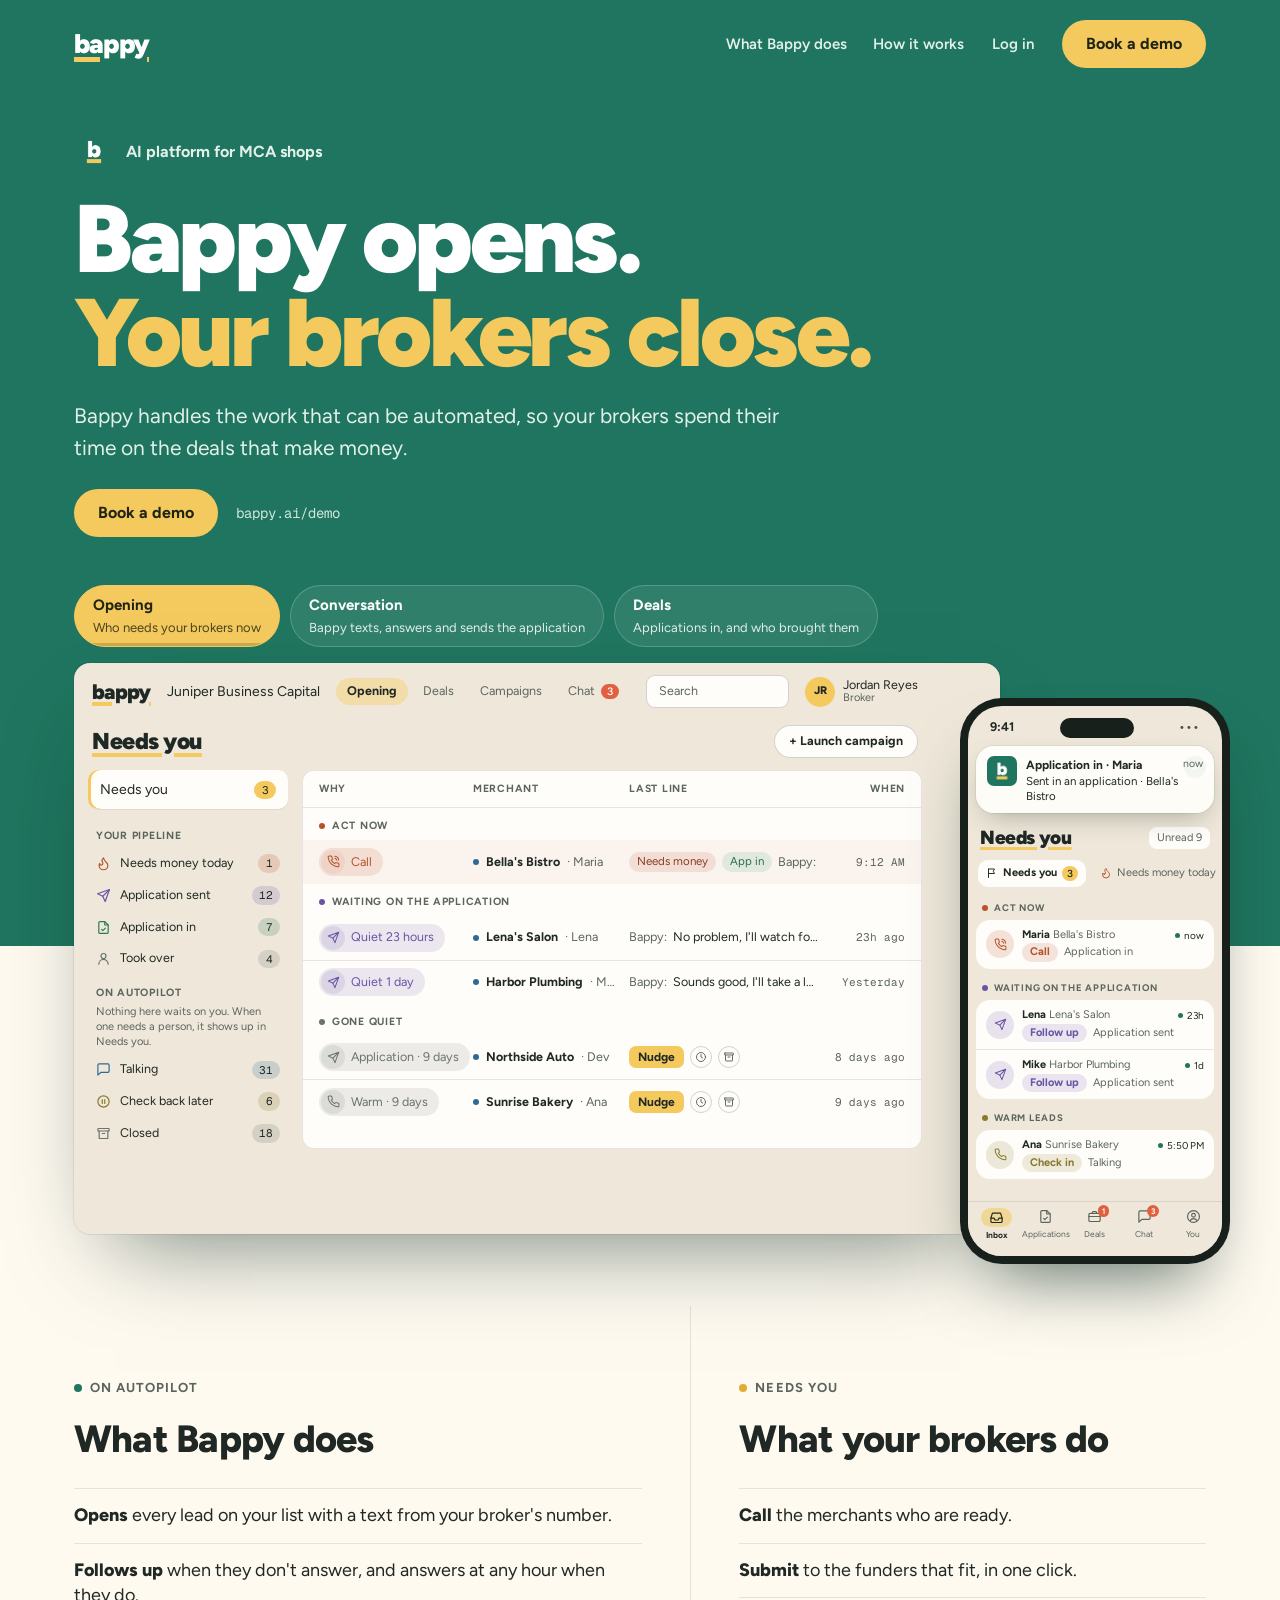
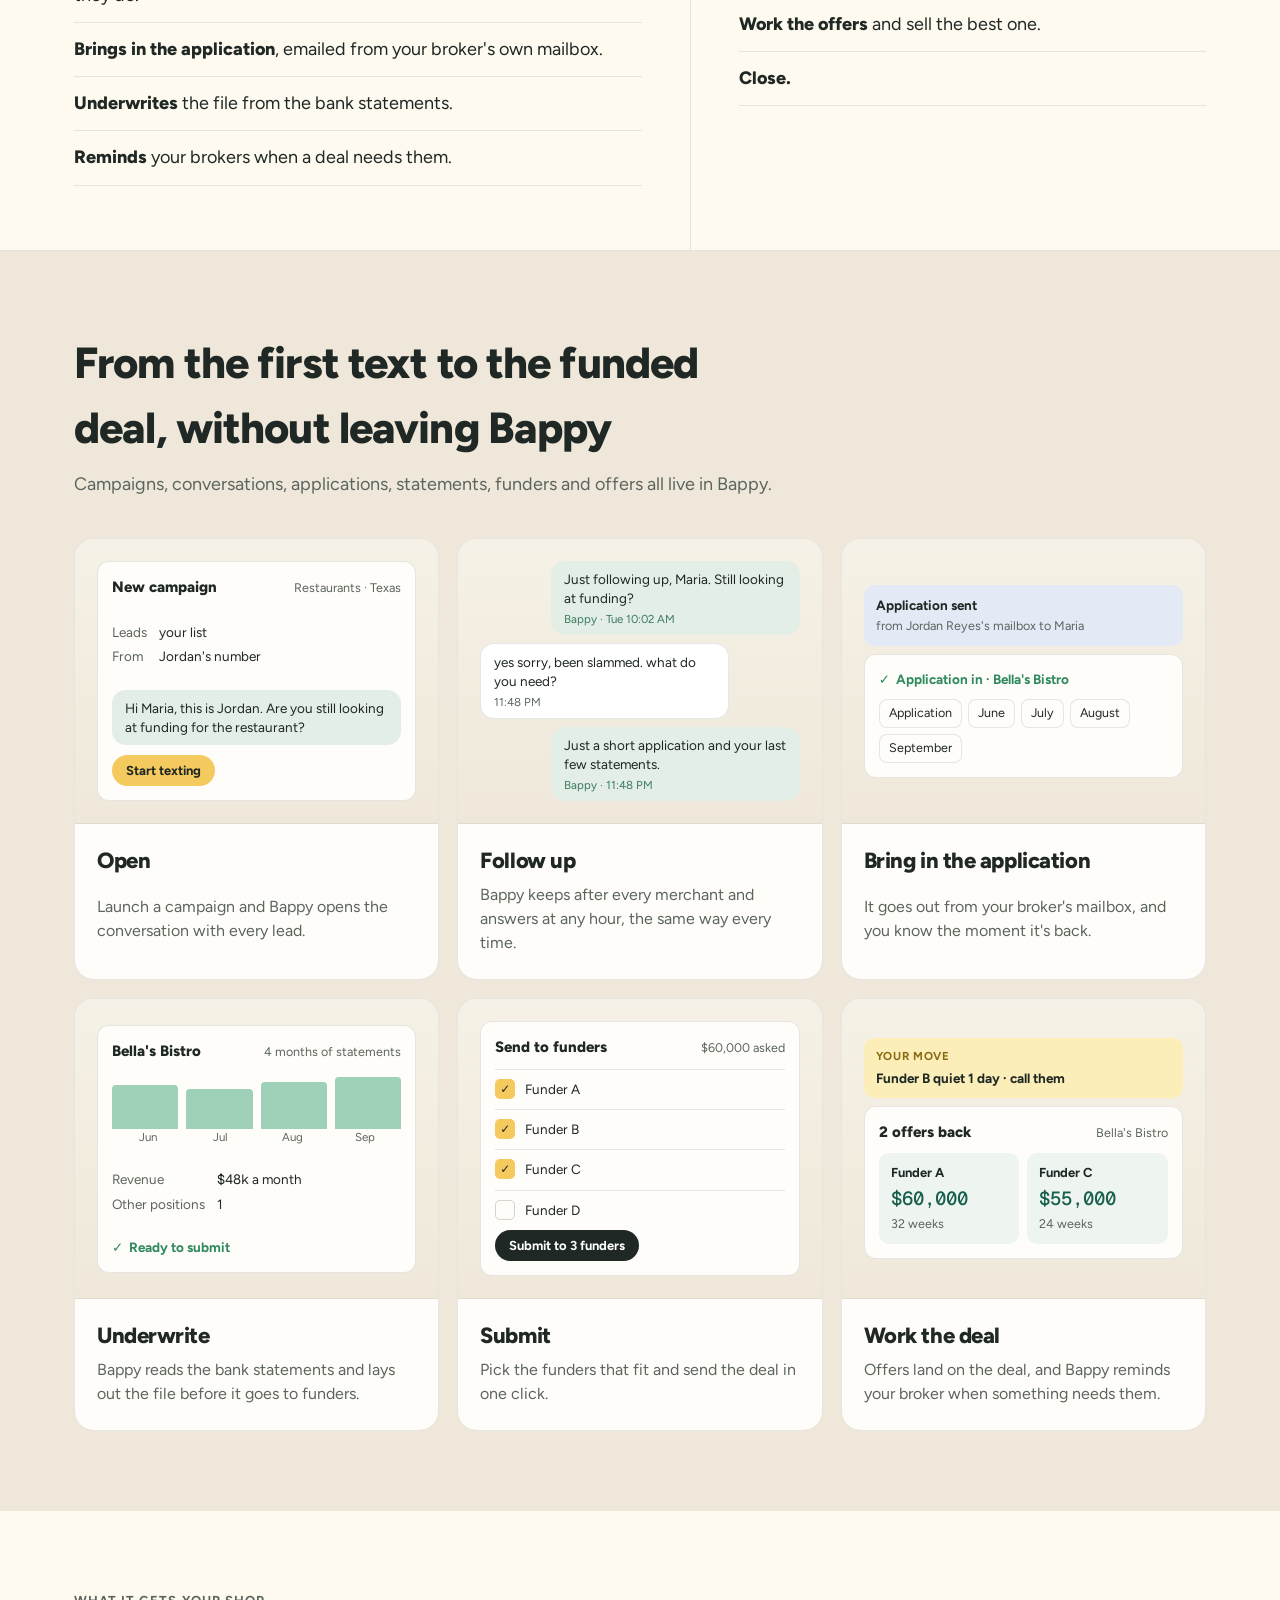
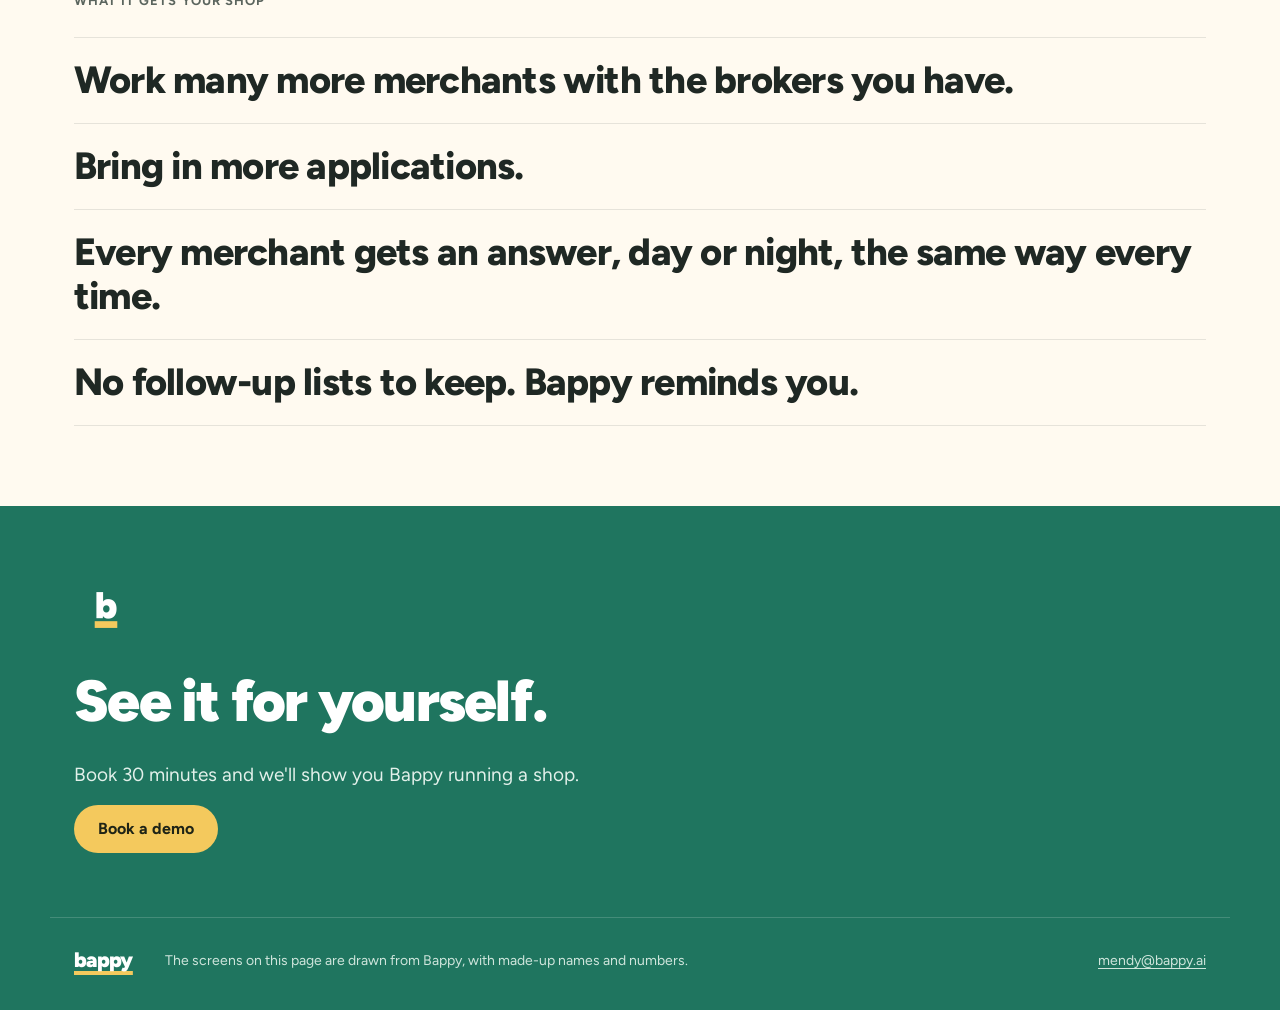
==== index.html @ 20e4f7c2 "Top bar: a quiet Log in link to app.bappy.ai beside Book a demo Co-Authored-By: Claude Opus 5.5 <nor" ====
<!doctype html>
<html lang="en">
  <head>
    <meta charset="utf-8" />
    <meta name="viewport" content="width=device-width, initial-scale=1" />
    <title>Bappy | The AI platform for MCA shops</title>
    <meta
      name="description"
      content="Bappy is an AI platform for MCA shops. It opens and follows up with every lead, brings in the application and underwrites the file, so your brokers spend their time closing."
    />
    <meta property="og:title" content="Bappy | The AI platform for MCA shops" />
    <meta
      property="og:description"
      content="Bappy handles the work that can be automated, so your brokers spend their time on the deals that make money."
    />
    <meta property="og:url" content="https://bappy.ai/" />
    <meta property="og:type" content="website" />
    <meta name="theme-color" content="#1f755f" />
    <link rel="icon" type="image/png" href="favicon.png" />
    <link rel="apple-touch-icon" href="apple-touch-icon.png" />
    <link rel="preconnect" href="https://fonts.googleapis.com" />
    <link rel="preconnect" href="https://fonts.gstatic.com" crossorigin />
    <link
      rel="stylesheet"
      href="https://fonts.googleapis.com/css2?family=Figtree:wght@400;500;600;700;800;900&family=Geist+Mono:wght@400;500&display=swap"
    />
    <style>
      /* Layout: green hero (wordmark, big two-line promise, a simplified Bappy screen + phone),
         then two lists (what Bappy does / what your brokers do), six abilities each shown as a
         simplified Bappy component, what it gets the shop, and a green demo call to action. */
      :root {
        --green: #1f755f;
        --green-deep: #185f4d;
        --green-text: #e2f0ea;
        --yellow: #f4c95d;
        --ink: #1f2824;
        --soft: #5b655e;
        --sand: #efe8da;
        --paper: #fffdf9;
        --cream: #fffaf0;
        --rule: #1c2b241c;
        --edge: #1c2b2430;
        --bubble-bappy: #e2eee6;
        --bubble-email: #e3eaf6;
        --dot-call: #d0573a;
        --dot-talk: #3f74b8;
        --dot-app: #2f8a5f;
        --dot-sent: #7a64c6;
        --font: "Figtree", "Avenir Next", "Segoe UI", system-ui, sans-serif;
        --mono: "Geist Mono", ui-monospace, "SF Mono", Menlo, monospace;
      }

      * {
        box-sizing: border-box;
      }

      html {
        scroll-behavior: smooth;
      }

      body {
        background: var(--cream);
        color: var(--ink);
        font-family: var(--font);
        font-size: 16px;
        line-height: 1.5;
        margin: 0;
        -webkit-font-smoothing: antialiased;
      }

      h1,
      h2,
      h3,
      p {
        margin: 0;
      }

      h1,
      h2,
      h3 {
        letter-spacing: -0.02em;
        text-wrap: balance;
      }

      a {
        color: inherit;
        text-decoration: none;
      }

      .in {
        margin: 0 auto;
        max-width: 1180px;
        padding-inline: 24px;
      }

      .wordmark {
        font-size: 27px;
        font-weight: 900;
        letter-spacing: -0.03em;
        text-decoration: underline;
        text-decoration-color: var(--yellow);
        text-decoration-thickness: 5px;
        text-underline-offset: 4px;
      }

      .btn {
        align-items: center;
        border-radius: 999px;
        display: inline-flex;
        font-size: 16px;
        font-weight: 700;
        justify-content: center;
        min-height: 48px;
        padding: 0 24px;
        transition: filter 150ms ease;
        white-space: nowrap;
      }

      .btn:hover {
        filter: brightness(1.05);
      }

      .btn:focus-visible,
      .nav-links a:focus-visible,
      .nav-login:focus-visible {
        outline: 2px solid var(--yellow);
        outline-offset: 3px;
      }

      .btn-yellow {
        background: var(--yellow);
        color: #1f2416;
      }

      .label {
        align-items: center;
        color: var(--soft);
        display: flex;
        font-size: 13px;
        font-weight: 700;
        gap: 8px;
        letter-spacing: 0.08em;
        text-transform: uppercase;
      }

      .sr {
        clip: rect(0 0 0 0);
        height: 1px;
        margin: -1px;
        overflow: hidden;
        position: absolute;
        white-space: nowrap;
        width: 1px;
      }

      .dot {
        border-radius: 50%;
        display: inline-block;
        flex: none;
        height: 8px;
        width: 8px;
      }

      /* ── Hero ── */
      .top {
        background: var(--green);
        color: #fff;
      }

      .nav {
        align-items: center;
        display: flex;
        gap: 28px;
        padding-block: 20px;
      }

      .nav-links {
        color: var(--green-text);
        display: flex;
        font-size: 15px;
        font-weight: 600;
        gap: 26px;
        margin-left: auto;
      }

      .nav-login {
        color: var(--green-text);
        font-size: 15px;
        font-weight: 600;
        white-space: nowrap;
      }

      .nav-login:hover {
        color: #fff;
        text-decoration: underline;
        text-underline-offset: 4px;
      }

      .hero {
        display: grid;
        gap: 20px;
        padding-block: 44px 48px;
      }

      .kicker {
        align-items: center;
        color: var(--green-text);
        display: flex;
        font-size: 16px;
        font-weight: 700;
        gap: 12px;
      }

      .kicker img {
        border-radius: 10px;
        height: 40px;
        width: 40px;
      }

      .hero h1 {
        max-width: 12em;
        font-size: clamp(46px, 7.6vw, 96px);
        font-weight: 900;
        letter-spacing: -0.035em;
        line-height: 0.98;
      }

      .hero h1 span {
        color: var(--yellow);
        display: block;
      }

      .hero-sub {
        color: var(--green-text);
        font-size: clamp(18px, 1.7vw, 21px);
        max-width: 34em;
      }

      .hero-acts {
        align-items: center;
        display: flex;
        flex-wrap: wrap;
        gap: 12px 18px;
        margin-top: 6px;
      }

      .hero-url {
        color: #cfe5dc;
        font-family: var(--mono);
        font-size: 14px;
      }

      .stagewrap {
        padding-bottom: 72px;
        position: relative;
      }

      .stagewrap::before {
        background: var(--green);
        content: "";
        inset: 0 0 50% 0;
        position: absolute;
      }

      .stage {
        --phone: 270px;
        --overlap: 64px;
        position: relative;
      }

      /* The real Bappy screens, redrawn: a broker's Needs you list on the website and in the
         phone app, with the product's own symbols, colours and words (calm look, 2026-10). */
      .ico {
        fill: none;
        flex: none;
        height: 16px;
        stroke: currentColor;
        stroke-linecap: round;
        stroke-linejoin: round;
        stroke-width: 1.9;
        width: 16px;
      }

      .pa {
        --cat-call: #b8522c;
        --cat-wait: #6a54a6;
        --cat-quiet: #6b736c;
        --cat-in: #2f7a55;
        --unread: #2f6a95;
        background: var(--sand);
        border-radius: 16px;
        box-shadow: 0 44px 90px -40px #0b2a2199, 0 0 0 1px #0b2a2114;
        font-size: 12.5px;
        overflow: hidden;
        padding-right: var(--overlap);
        width: calc(100% - var(--phone) + var(--overlap));
      }

      .pa-top {
        align-items: center;
        display: flex;
        gap: 16px;
        padding: 12px 18px;
        white-space: nowrap;
      }

      .pa-top .wordmark {
        font-size: 21px;
        text-decoration-thickness: 4px;
        text-underline-offset: 3px;
      }

      .pa-shop {
        font-size: 14px;
      }

      .pa-nav {
        color: var(--soft);
        display: flex;
        gap: 4px;
      }

      .pa-nav span {
        align-items: center;
        border-radius: 999px;
        display: inline-flex;
        gap: 6px;
        padding: 4px 11px;
      }

      .pa-nav .on {
        background: #f4c95d66;
        color: var(--ink);
        font-weight: 700;
      }

      .pa-nav b {
        background: #e0603f;
        border-radius: 999px;
        color: #fff;
        font-family: var(--mono);
        font-size: 10.5px;
        font-weight: 500;
        padding: 0 6px;
      }

      .pa-search {
        background: var(--paper);
        border: 1px solid #1c2b2433;
        border-radius: 9px;
        color: var(--soft);
        margin-left: auto;
        padding: 6px 12px;
        width: 150px;
      }

      .pa-me {
        align-items: center;
        display: flex;
        gap: 8px;
        line-height: 1.15;
      }

      .pa-me i {
        align-items: center;
        background: var(--yellow);
        border-radius: 50%;
        display: inline-flex;
        font-size: 11px;
        font-style: normal;
        font-weight: 800;
        height: 30px;
        justify-content: center;
        width: 30px;
      }

      .pa-me small {
        color: var(--soft);
        display: block;
        font-size: 11px;
      }

      .pa-head {
        align-items: center;
        display: flex;
        justify-content: space-between;
        padding: 4px 18px 12px;
      }

      .pa-title {
        font-size: 23px;
        font-weight: 900;
        letter-spacing: -0.02em;
        text-decoration: underline;
        text-decoration-color: var(--yellow);
        text-decoration-thickness: 4px;
        text-underline-offset: 4px;
      }

      .pa-launch {
        background: var(--paper);
        border: 1px solid #1c2b2433;
        border-radius: 999px;
        font-weight: 700;
        padding: 6px 14px;
      }

      .pa-body {
        display: grid;
        gap: 14px;
        grid-template-columns: 200px minmax(0, 1fr);
        padding: 0 14px 14px;
      }

      .pa-rail {
        align-content: start;
        display: grid;
        gap: 1px;
      }

      .pa-home {
        align-items: center;
        background: var(--paper);
        border-radius: 10px;
        box-shadow: inset 3px 0 0 var(--yellow), 0 1px 0 #1c2b2414;
        display: flex;
        font-size: 14px;
        justify-content: space-between;
        margin-bottom: 8px;
        padding: 9px 12px;
      }

      .pa-n {
        background: color-mix(in srgb, var(--c, var(--cat-quiet)) 20%, transparent);
        border-radius: 999px;
        color: var(--ink);
        font-family: var(--mono);
        font-size: 11px;
        min-width: 22px;
        padding: 1px 7px;
        text-align: center;
      }

      .pa-home .pa-n {
        background: var(--yellow);
      }

      .pa-group {
        color: var(--soft);
        font-size: 10.5px;
        font-weight: 700;
        letter-spacing: 0.07em;
        margin: 10px 8px 3px;
        text-transform: uppercase;
      }

      .pa-f {
        align-items: center;
        display: flex;
        gap: 9px;
        padding: 6px 8px;
      }

      .pa-f .ico {
        color: var(--c, var(--cat-quiet));
        height: 15px;
        width: 15px;
      }

      .pa-f .pa-n {
        margin-left: auto;
      }

      .pa-note {
        color: var(--soft);
        font-size: 11px;
        line-height: 1.35;
        padding: 0 8px 4px;
      }

      .pa-list {
        background: var(--paper);
        border: 1px solid var(--rule);
        border-radius: 12px;
        min-width: 0;
        overflow: hidden;
      }

      .pa-cols,
      .pa-r {
        align-items: center;
        column-gap: 14px;
        display: grid;
        grid-template-columns: 140px minmax(0, 1fr) minmax(0, 1.35fr) 70px;
        padding: 0 16px;
      }

      .pa-cols {
        border-bottom: 1px solid var(--rule);
        color: var(--soft);
        font-size: 10.5px;
        font-weight: 700;
        letter-spacing: 0.07em;
        padding-block: 10px;
        text-transform: uppercase;
      }

      .pa-cols span:last-child,
      .pa-when {
        text-align: right;
      }

      .pa-sec {
        align-items: center;
        color: var(--soft);
        display: flex;
        font-size: 10.5px;
        font-weight: 700;
        gap: 7px;
        letter-spacing: 0.07em;
        padding: 10px 16px 6px;
        text-transform: uppercase;
      }

      .pa-sec i {
        background: var(--c);
        border-radius: 50%;
        height: 6px;
        width: 6px;
      }

      .pa-r {
        border-top: 1px solid var(--rule);
        min-height: 44px;
        padding-block: 7px;
      }

      .pa-sec + .pa-r {
        border-top: 0;
      }

      .pa-r.act {
        background: #fbf3ed;
      }

      .why {
        align-items: center;
        background: color-mix(in srgb, var(--c) 13%, transparent);
        border-radius: 15px;
        color: var(--c);
        display: inline-flex;
        font-size: 12.5px;
        gap: 6px;
        justify-self: start;
        padding: 2px 11px 2px 2px;
        white-space: nowrap;
      }

      .why i {
        align-items: center;
        background: color-mix(in srgb, var(--c) 24%, var(--paper));
        border-radius: 50%;
        display: inline-flex;
        height: 24px;
        justify-content: center;
        width: 24px;
      }

      .why .ico {
        height: 13px;
        width: 13px;
      }

      .pa-who {
        align-items: center;
        display: flex;
        gap: 7px;
        min-width: 0;
        white-space: nowrap;
      }

      .pa-who::before {
        background: var(--unread);
        border-radius: 50%;
        content: "";
        flex: none;
        height: 6px;
        width: 6px;
      }

      .pa-who b {
        font-weight: 700;
      }

      .pa-who span {
        color: var(--soft);
        overflow: hidden;
        text-overflow: ellipsis;
      }

      .pa-last {
        align-items: center;
        color: var(--ink);
        display: flex;
        gap: 6px;
        min-width: 0;
        overflow: hidden;
        white-space: nowrap;
      }

      .pa-last em {
        color: var(--soft);
        font-style: normal;
      }

      .pa-last .txt {
        overflow: hidden;
        text-overflow: ellipsis;
      }

      .tag {
        border-radius: 999px;
        flex: none;
        font-size: 11.5px;
        padding: 1px 8px;
      }

      .tag.money {
        background: #f2ded4;
        color: #8a3d22;
      }

      .tag.in {
        background: #dfe9df;
        color: #2f6b47;
      }

      .nudge {
        background: var(--yellow);
        border-radius: 7px;
        flex: none;
        font-weight: 700;
        font-size: 12px;
        padding: 2px 9px;
      }

      .ring {
        align-items: center;
        border: 1px solid #1c2b2433;
        border-radius: 50%;
        color: var(--soft);
        display: inline-flex;
        flex: none;
        height: 22px;
        justify-content: center;
        width: 22px;
      }

      .ring .ico {
        height: 12px;
        width: 12px;
      }

      .pa-when {
        color: var(--soft);
        font-family: var(--mono);
        font-size: 11px;
        white-space: nowrap;
      }

      /* The phone app, with the real push for an application coming in. */
      .pp {
        background: #18201c;
        border-radius: 42px;
        bottom: -30px;
        box-shadow: 0 40px 70px -30px #0b2a21aa;
        padding: 8px;
        position: absolute;
        right: 0;
        width: var(--phone);
      }

      .pp-screen {
        aspect-ratio: 9 / 19.5;
        background: var(--sand);
        border-radius: 34px;
        display: flex;
        flex-direction: column;
        font-size: 11px;
        overflow: hidden;
        position: relative;
      }

      .pp-status {
        align-items: center;
        display: flex;
        font-size: 12.5px;
        font-weight: 700;
        justify-content: space-between;
        padding: 12px 22px 6px;
      }

      .pp-status i {
        background: #18201c;
        border-radius: 999px;
        height: 20px;
        width: 74px;
      }

      .pp-status span:last-child {
        letter-spacing: 1px;
        opacity: 0.8;
      }

      .pp-push {
        background: #fffdf9f0;
        border-radius: 18px;
        box-shadow: 0 10px 28px -10px #1c2b2466, 0 0 0 1px #1c2b2410;
        column-gap: 9px;
        display: grid;
        grid-template-columns: 30px minmax(0, 1fr) auto;
        left: 8px;
        padding: 10px 11px;
        position: absolute;
        right: 8px;
        top: 40px;
        z-index: 2;
      }

      .pp-push img {
        border-radius: 7px;
        grid-row: span 2;
        height: 30px;
        width: 30px;
      }

      .pp-push b {
        font-size: 12px;
        font-weight: 700;
      }

      .pp-push small {
        color: var(--soft);
        font-size: 10.5px;
      }

      .pp-push span {
        font-size: 11.5px;
        grid-column: 2 / 4;
        line-height: 1.3;
      }

      .pp-search {
        align-items: center;
        background: var(--paper);
        border-radius: 999px;
        color: var(--soft);
        display: flex;
        gap: 8px;
        margin: 6px 10px 0;
        padding: 6px 6px 6px 12px;
      }

      .pp-search i {
        align-items: center;
        background: var(--green);
        border-radius: 50%;
        color: #fff;
        display: inline-flex;
        font-style: normal;
        font-weight: 700;
        height: 22px;
        justify-content: center;
        margin-left: auto;
        width: 22px;
      }

      .pp-head {
        align-items: center;
        display: flex;
        justify-content: space-between;
        padding: 40px 12px 8px;
      }

      .pp-head b {
        font-size: 19px;
        font-weight: 900;
        letter-spacing: -0.02em;
        text-decoration: underline;
        text-decoration-color: var(--yellow);
        text-decoration-thickness: 3px;
        text-underline-offset: 3px;
      }

      .pp-head span {
        background: var(--paper);
        border-radius: 8px;
        color: var(--soft);
        padding: 3px 8px;
      }

      .pp-chips {
        display: flex;
        gap: 6px;
        padding: 0 10px 8px;
        white-space: nowrap;
      }

      .pp-chips span {
        align-items: center;
        border-radius: 10px;
        color: var(--soft);
        display: inline-flex;
        gap: 5px;
        padding: 5px 8px;
      }

      .pp-chips .on {
        background: var(--paper);
        color: var(--ink);
        font-weight: 700;
      }

      .pp-chips .ico {
        height: 12px;
        width: 12px;
      }

      .pp-chips b {
        background: var(--yellow);
        border-radius: 999px;
        font-family: var(--mono);
        font-size: 10px;
        font-weight: 500;
        padding: 0 5px;
      }

      .pp-sec {
        align-items: center;
        color: var(--soft);
        display: flex;
        font-size: 9.5px;
        font-weight: 700;
        gap: 6px;
        letter-spacing: 0.08em;
        padding: 6px 14px 5px;
        text-transform: uppercase;
      }

      .pp-sec i {
        background: var(--c);
        border-radius: 50%;
        height: 6px;
        width: 6px;
      }

      .pp-card {
        background: var(--paper);
        border-radius: 14px;
        margin: 0 8px 6px;
      }

      .pp-r {
        align-items: center;
        column-gap: 8px;
        display: grid;
        grid-template-columns: 28px minmax(0, 1fr) auto;
        padding: 7px 10px;
      }

      .pp-r + .pp-r {
        border-top: 1px solid var(--rule);
      }

      .pp-r > i {
        align-items: center;
        background: color-mix(in srgb, var(--c) 16%, var(--paper));
        border-radius: 50%;
        color: var(--c);
        display: inline-flex;
        grid-row: span 2;
        height: 28px;
        justify-content: center;
        width: 28px;
      }

      .pp-r > i .ico {
        height: 13px;
        width: 13px;
      }

      .pp-r b {
        font-weight: 700;
        overflow: hidden;
        text-overflow: ellipsis;
        white-space: nowrap;
      }

      .pp-r b span {
        color: var(--soft);
        font-weight: 400;
      }

      .pp-r small {
        align-items: center;
        display: flex;
        font-size: 10px;
        gap: 4px;
      }

      .pp-r small::before {
        background: var(--green);
        border-radius: 50%;
        content: "";
        height: 5px;
        width: 5px;
      }

      .pp-r em {
        align-items: center;
        color: var(--soft);
        display: flex;
        font-style: normal;
        gap: 6px;
        grid-column: 2 / 4;
      }

      .pp-r em u {
        background: color-mix(in srgb, var(--c) 15%, var(--paper));
        border-radius: 999px;
        color: var(--c);
        font-weight: 700;
        padding: 1px 8px;
        text-decoration: none;
      }

      .pp-tabs {
        background: var(--sand);
        border-top: 1px solid var(--rule);
        display: grid;
        grid-template-columns: repeat(5, minmax(0, 1fr));
        margin-top: auto;
        padding: 6px 4px 14px;
      }

      .pp-tabs span {
        align-items: center;
        color: var(--soft);
        display: grid;
        font-size: 8.5px;
        gap: 2px;
        justify-items: center;
        position: relative;
      }

      .pp-tabs .ico {
        height: 15px;
        width: 15px;
      }

      .pp-tabs .on {
        color: var(--ink);
        font-weight: 700;
      }

      .pp-tabs .on .ico {
        background: #f4c95d88;
        border-radius: 999px;
        box-sizing: content-box;
        padding: 2px 8px;
      }

      .pp-tabs b {
        background: #e0603f;
        border-radius: 999px;
        color: #fff;
        font-size: 8px;
        left: 56%;
        padding: 0 4px;
        position: absolute;
        top: -3px;
      }

      /* Switching the screen: Opening, Deals, Campaigns. */
      .pa-switch {
        display: flex;
        flex-wrap: wrap;
        gap: 8px 10px;
        margin-bottom: 16px;
      }

      .pa-switch button {
        background: #ffffff14;
        border: 1px solid #ffffff33;
        border-radius: 999px;
        color: #fff;
        cursor: pointer;
        display: grid;
        font: inherit;
        gap: 1px;
        overflow: hidden;
        padding: 8px 18px 9px;
        position: relative;
        text-align: left;
      }

      .pa-switch button b {
        font-size: 15px;
        font-weight: 700;
      }

      .pa-switch button span {
        color: var(--green-text);
        font-size: 13px;
      }

      .pa-switch button[aria-selected="true"] {
        background: var(--yellow);
        border-color: var(--yellow);
        color: #1f2416;
      }

      .pa-switch button[aria-selected="true"] span {
        color: #4a4520;
      }

      .pa-switch button:focus-visible {
        outline: 2px solid #fff;
        outline-offset: 2px;
      }

      .pa-switch button i {
        background: #1f241633;
        bottom: 0;
        height: 3px;
        left: 0;
        position: absolute;
        width: 0;
      }

      .pa-switch.running button[aria-selected="true"] i {
        animation: pa-fill var(--every, 7s) linear forwards;
      }

      @keyframes pa-fill {
        to {
          width: 100%;
        }
      }

      .pa-view {
        min-height: 514px;
      }

      .pa-nav span[data-go] {
        cursor: pointer;
      }

      /* Deals: the Application in list, and where each application came from. */
      .pa-f .pa-dot {
        background: var(--c);
        border-radius: 50%;
        height: 8px;
        margin: 0 4px;
        width: 8px;
      }

      .dl-filters {
        align-items: center;
        border-bottom: 1px solid var(--rule);
        display: flex;
        flex-wrap: wrap;
        gap: 8px 14px;
        padding: 10px 16px;
      }

      .dl-seg {
        border: 1px solid #1c2b2433;
        border-radius: 999px;
        display: inline-flex;
        overflow: hidden;
      }

      .dl-seg span {
        color: var(--soft);
        padding: 3px 11px;
        white-space: nowrap;
      }

      .dl-seg span:first-child {
        background: var(--ink);
        color: #fff;
      }

      .dl-seg small {
        font-family: var(--mono);
        font-size: 10.5px;
        margin-left: 3px;
        opacity: 0.8;
      }

      .dl-cols,
      .dl-r {
        align-items: center;
        column-gap: 12px;
        display: grid;
        grid-template-columns: 8px minmax(0, 1.5fr) 74px 28px 52px 92px minmax(0, 1fr);
        padding: 0 16px;
      }

      .dl-cols {
        border-bottom: 1px solid var(--rule);
        color: var(--soft);
        font-size: 10.5px;
        font-weight: 700;
        letter-spacing: 0.07em;
        padding-block: 9px;
        text-transform: uppercase;
      }

      .dl-r {
        border-top: 1px solid var(--rule);
        min-height: 39px;
      }

      .dl-cols + .dl-r {
        border-top: 0;
      }

      .dl-r > i {
        background: var(--c, var(--cat-in));
        border-radius: 50%;
        height: 8px;
        width: 8px;
      }

      .dl-r > i.miss {
        background: transparent;
        box-shadow: inset 0 0 0 2px #c99a2e;
      }

      .dl-m {
        min-width: 0;
        overflow: hidden;
        text-overflow: ellipsis;
        white-space: nowrap;
      }

      .dl-m span {
        color: var(--soft);
      }

      .from {
        justify-self: start;
        white-space: nowrap;
      }

      .from.bappy {
        font-weight: 700;
        text-decoration: underline;
        text-decoration-color: var(--yellow);
        text-decoration-thickness: 3px;
        text-underline-offset: 3px;
      }

      .from.shop {
        color: var(--soft);
      }

      .dl-num {
        font-family: var(--mono);
        font-size: 12px;
        font-variant-numeric: tabular-nums;
        white-space: nowrap;
      }

      .dl-rev {
        align-items: center;
        display: flex;
        gap: 6px;
      }

      .dl-rev u {
        align-items: end;
        display: inline-flex;
        gap: 2px;
        height: 13px;
        text-decoration: none;
      }

      .dl-rev u b {
        background: #9fd1b8;
        border-radius: 1px;
        display: block;
        width: 4px;
      }

      .dl-st {
        color: var(--cat-in);
        white-space: nowrap;
      }

      .dl-st.miss {
        color: #9a6a12;
      }

      .dl-st.new {
        color: var(--ink);
        font-weight: 700;
      }

      /* Conversation: a thread as the broker sees it. */
      .cv-list {
        align-content: start;
        background: var(--paper);
        border: 1px solid var(--rule);
        border-radius: 12px;
        gap: 0;
        overflow: hidden;
      }

      .cv-search {
        border: 1px solid #1c2b2433;
        border-radius: 999px;
        color: var(--soft);
        margin: 10px;
        padding: 4px 12px;
      }

      .cv-r {
        border-top: 1px solid var(--rule);
        column-gap: 8px;
        display: grid;
        grid-template-columns: minmax(0, 1fr) auto;
        padding: 9px 12px;
      }

      .cv-r.on {
        background: #fbf3d9;
      }

      .cv-r b {
        font-weight: 700;
        overflow: hidden;
        text-overflow: ellipsis;
        white-space: nowrap;
      }

      .cv-r small {
        color: var(--soft);
        font-family: var(--mono);
        font-size: 10.5px;
      }

      .cv-r span {
        color: var(--soft);
        grid-column: 1 / 3;
        overflow: hidden;
        text-overflow: ellipsis;
        white-space: nowrap;
      }

      .cv-r em {
        color: #8a918b;
        font-style: normal;
      }

      .cv-thread {
        display: flex;
        flex-direction: column;
        height: 500px;
      }

      .cv-head {
        align-items: baseline;
        display: flex;
        gap: 10px;
        padding: 12px 16px 10px;
        white-space: nowrap;
      }

      .cv-head b {
        font-size: 17px;
        font-weight: 800;
      }

      .cv-head span {
        color: var(--soft);
      }

      .cv-head .cv-back {
        color: var(--ink);
        font-size: 16px;
      }

      .cv-head .cv-tabs {
        align-self: center;
        border: 1px solid #1c2b2433;
        border-radius: 999px;
        color: var(--ink);
        display: inline-flex;
        margin-left: auto;
        overflow: hidden;
      }

      .cv-head .cv-tabs span {
        color: inherit;
        padding: 3px 12px;
      }

      .cv-head .cv-tabs .on {
        background: var(--ink);
        color: #fff;
      }

      .cv-msgs {
        background: var(--sand);
        border-block: 1px solid var(--rule);
        display: flex;
        flex: 1;
        flex-direction: column;
        gap: 6px;
        justify-content: flex-end;
        -webkit-mask-image: linear-gradient(transparent, #000 22px);
        mask-image: linear-gradient(transparent, #000 22px);
        min-height: 0;
        overflow: hidden;
        padding: 10px 14px;
      }

      .cv-msgs .msg {
        flex: none;
        max-width: 74%;
        padding: 7px 11px 6px;
      }

      .cv-msgs .msg.m {
        align-self: flex-start;
      }

      .cv-msgs .msg.b {
        align-self: flex-end;
      }

      .cv-msgs .msg small {
        font-size: 10.5px;
      }

      .cv-note {
        align-self: center;
        color: var(--soft);
        flex: none;
        font-size: 11px;
      }

      .cv-mail {
        align-self: center;
        background: var(--bubble-email);
        border-radius: 10px;
        display: grid;
        flex: none;
        font-size: 12px;
        gap: 2px;
        justify-items: center;
        max-width: 80%;
        padding: 7px 14px;
        text-align: center;
      }

      .cv-mail b {
        align-items: center;
        color: #2f5f86;
        display: flex;
        font-weight: 700;
        gap: 5px;
      }

      .cv-mail .ico,
      .cv-app .ico {
        height: 14px;
        width: 14px;
      }

      .cv-app {
        align-items: center;
        align-self: center;
        background: var(--bubble-bappy);
        border-radius: 10px;
        display: flex;
        flex: none;
        flex-wrap: wrap;
        font-size: 12px;
        gap: 6px;
        justify-content: center;
        padding: 6px 12px;
      }

      .cv-app .ico {
        color: var(--cat-in);
      }

      .cv-app b {
        font-weight: 700;
      }

      .cv-app u {
        text-underline-offset: 2px;
      }

      .cv-compose {
        align-items: center;
        display: flex;
        gap: 10px;
        padding: 10px 14px;
      }

      .cv-compose span {
        border: 1px solid #1c2b2433;
        border-radius: 8px;
        color: var(--soft);
        flex: 1;
        min-width: 0;
        overflow: hidden;
        padding: 6px 10px;
        text-overflow: ellipsis;
        white-space: nowrap;
      }

      .cv-compose b {
        background: #f4c95d99;
        border-radius: 999px;
        font-weight: 700;
        margin-left: auto;
        padding: 6px 14px;
        white-space: nowrap;
      }

      /* Conversation bubbles for the ability cards below. */
      .msgs {
        display: grid;
        gap: 8px;
      }

      .msg {
        border-radius: 14px;
        line-height: 1.4;
        max-width: 78%;
        padding: 9px 13px 8px;
      }

      .msg small {
        color: var(--soft);
        display: block;
        font-size: 11.5px;
        margin-top: 3px;
      }

      .msg.m {
        background: #fff;
        border: 1px solid var(--rule);
        justify-self: start;
      }

      .msg.b {
        background: var(--bubble-bappy);
        justify-self: end;
      }

      .msg.b small {
        color: #3d7a61;
      }

      .check {
        color: var(--dot-app);
        font-weight: 800;
      }

      /* ── Two lists ── */
      .split {
        border-bottom: 1px solid var(--rule);
      }

      .split .in {
        display: grid;
        grid-template-columns: minmax(0, 1.2fr) minmax(0, 1fr);
      }

      .col {
        align-content: start;
        display: grid;
        gap: 14px;
        min-width: 0;
        padding-block: 72px 64px;
      }

      .col-bappy {
        border-right: 1px solid var(--rule);
        padding-right: 48px;
      }

      .col-you {
        padding-left: 48px;
      }

      .col h2 {
        font-size: clamp(28px, 3vw, 38px);
        font-weight: 800;
      }

      .col ul {
        display: grid;
        list-style: none;
        margin: 6px 0 0;
        padding: 0;
      }

      .col li {
        border-top: 1px solid var(--rule);
        font-size: 18px;
        line-height: 1.4;
        padding: 14px 0;
      }

      .col li:last-child {
        border-bottom: 1px solid var(--rule);
      }

      .col li b {
        font-weight: 800;
      }

      /* ── Six abilities ── */
      .how {
        background: var(--sand);
        padding-block: 80px;
      }

      .how-head {
        display: grid;
        gap: 10px;
        max-width: 720px;
      }

      .how h2,
      .gets h2 {
        font-size: clamp(30px, 3.4vw, 44px);
        font-weight: 800;
      }

      .how-head p {
        color: var(--soft);
        font-size: 18px;
      }

      .caps {
        display: grid;
        gap: 18px;
        grid-template-columns: repeat(3, minmax(0, 1fr));
        margin-top: 40px;
      }

      .cap {
        background: var(--paper);
        border: 1px solid var(--rule);
        border-radius: 20px;
        display: grid;
        grid-row: span 2;
        grid-template-rows: subgrid;
        min-width: 0;
        overflow: hidden;
        row-gap: 0;
      }

      .demo {
        align-content: center;
        background: linear-gradient(180deg, #f6f1e6, #efe8da);
        border-bottom: 1px solid var(--rule);
        display: grid;
        font-size: 13.5px;
        gap: 8px;
        min-height: 270px;
        padding: 22px;
      }

      .cap-text {
        display: grid;
        gap: 6px;
        padding: 20px 22px 24px;
      }

      .cap-text h3 {
        font-size: 22px;
        font-weight: 800;
      }

      .cap-text p {
        color: var(--soft);
      }

      .card {
        background: var(--paper);
        border: 1px solid var(--rule);
        border-radius: 12px;
        display: grid;
        gap: 10px;
        padding: 14px;
      }

      .card-title {
        align-items: baseline;
        display: flex;
        flex-wrap: wrap;
        gap: 4px 8px;
        justify-content: space-between;
      }

      .card-title b {
        font-size: 15px;
        font-weight: 800;
      }

      .card-title span {
        color: var(--soft);
        font-size: 12.5px;
      }

      .kv {
        display: grid;
        gap: 4px 12px;
        grid-template-columns: auto 1fr;
      }

      .kv dt {
        color: var(--soft);
      }

      .kv dd {
        margin: 0;
      }

      .num {
        font-family: var(--mono);
        font-variant-numeric: tabular-nums;
      }

      .mini-btn {
        background: var(--yellow);
        border-radius: 999px;
        font-size: 13px;
        font-weight: 700;
        justify-self: start;
        padding: 6px 14px;
      }

      .mini-btn.dark {
        background: var(--ink);
        color: #fff;
      }

      .email {
        background: var(--bubble-email);
        border-radius: 10px;
        display: grid;
        gap: 2px;
        padding: 10px 12px;
      }

      .email span {
        color: var(--soft);
        font-size: 12.5px;
      }

      .files {
        display: flex;
        flex-wrap: wrap;
        gap: 6px;
      }

      .files span {
        background: var(--paper);
        border: 1px solid var(--rule);
        border-radius: 8px;
        font-size: 12.5px;
        padding: 4px 9px;
      }

      .bars {
        align-items: end;
        display: grid;
        gap: 8px;
        grid-template-columns: repeat(4, minmax(0, 1fr));
        height: 56px;
      }

      .bars i {
        background: #9fd1b8;
        border-radius: 4px 4px 0 0;
        display: block;
      }

      .bars-x {
        color: var(--soft);
        display: grid;
        font-size: 11.5px;
        grid-template-columns: repeat(4, minmax(0, 1fr));
        text-align: center;
      }

      .ready {
        align-items: center;
        color: var(--dot-app);
        display: flex;
        font-weight: 700;
        gap: 6px;
      }

      .pick {
        align-items: center;
        border-top: 1px solid var(--rule);
        display: flex;
        gap: 10px;
        padding-top: 9px;
      }

      .box {
        align-items: center;
        background: var(--yellow);
        border-radius: 5px;
        display: inline-flex;
        flex: none;
        font-size: 12px;
        font-weight: 800;
        height: 20px;
        justify-content: center;
        width: 20px;
      }

      .box.off {
        background: transparent;
        border: 1.5px solid var(--edge);
      }

      .move {
        background: #fbeeb8;
        border-radius: 10px;
        display: grid;
        gap: 2px;
        padding: 10px 12px;
      }

      .move span {
        color: #8a6a12;
        font-size: 11.5px;
        font-weight: 700;
        letter-spacing: 0.06em;
        text-transform: uppercase;
      }

      .offers {
        display: grid;
        gap: 8px;
        grid-template-columns: 1fr 1fr;
      }

      .offer {
        background: #eef5f0;
        border-radius: 10px;
        display: grid;
        gap: 2px;
        padding: 10px 12px;
      }

      .offer b {
        font-size: 13px;
      }

      .offer .num {
        color: #185f4d;
        font-size: 19px;
        font-weight: 500;
      }

      .offer span {
        color: var(--soft);
        font-size: 12.5px;
      }

      /* ── What it gets your shop ── */
      .gets {
        padding-block: 80px;
      }

      .gets ul {
        list-style: none;
        margin: 26px 0 0;
        padding: 0;
      }

      .gets li {
        border-top: 1px solid var(--rule);
        font-size: clamp(24px, 3vw, 38px);
        font-weight: 800;
        letter-spacing: -0.02em;
        line-height: 1.18;
        padding-block: 20px;
      }

      .gets li:last-child {
        border-bottom: 1px solid var(--rule);
      }

      /* ── Call to action + footer ── */
      .end {
        background: var(--green);
        color: #fff;
        padding-top: 72px;
      }

      .end-main {
        display: grid;
        gap: 16px;
        justify-items: start;
      }

      .end-main img {
        border-radius: 15px;
        height: 64px;
        width: 64px;
      }

      .end h2 {
        font-size: clamp(34px, 4.6vw, 58px);
        font-weight: 900;
        letter-spacing: -0.03em;
      }

      .end-main p {
        color: var(--green-text);
        font-size: 19px;
      }

      .foot {
        align-items: center;
        border-top: 1px solid #ffffff2a;
        color: #cfe5dc;
        display: flex;
        flex-wrap: wrap;
        font-size: 14px;
        gap: 10px 32px;
        margin-top: 64px;
        padding-block: 26px 34px;
      }

      .foot .wordmark {
        color: #fff;
        font-size: 21px;
        text-decoration-thickness: 4px;
      }

      .foot p {
        flex: 1 1 320px;
      }

      .foot a {
        text-decoration: underline;
        text-underline-offset: 3px;
      }

      @media (max-width: 1120px) {
        .stage {
          --phone: 230px;
          --overlap: 48px;
        }

        .pa-search,
        .pa-note,
        .pa-shop {
          display: none;
        }

        .pa-rail {
          display: none;
        }

        .pa-body {
          grid-template-columns: minmax(0, 1fr);
        }

        .pa-cols,
        .pa-r {
          grid-template-columns: 132px minmax(0, 1fr) minmax(0, 1.2fr) 64px;
        }

        .dl-cols,
        .dl-r {
          grid-template-columns: 8px minmax(0, 1.5fr) 74px 28px 52px minmax(0, 1fr);
        }

        .dl-cols span:nth-child(6),
        .dl-r .dl-rev {
          display: none;
        }

        .caps {
          grid-template-columns: repeat(2, minmax(0, 1fr));
        }
      }

      @media (max-width: 860px) {
        .nav-links {
          display: none;
        }

        .nav {
          justify-content: space-between;
        }

        .nav-login {
          margin-left: auto;
        }

        .pp {
          display: none;
        }

        .pa {
          padding-right: 0;
          width: 100%;
        }

        .pa-body {
          grid-template-columns: minmax(0, 1fr);
        }

        .pa-rail {
          display: none;
        }

        .pa-view {
          min-height: 0;
        }

        .stagewrap {
          padding-bottom: 56px;
        }

        .split .in {
          grid-template-columns: minmax(0, 1fr);
        }

        .col-bappy {
          border-right: 0;
          padding-right: 0;
          padding-bottom: 40px;
        }

        .col-you {
          border-top: 1px solid var(--rule);
          padding-left: 0;
          padding-top: 40px;
        }
      }

      @media (max-width: 620px) {
        .in {
          padding-inline: 18px;
        }

        .wordmark {
          font-size: 24px;
        }

        .nav {
          gap: 16px;
        }

        .btn {
          font-size: 15px;
          min-height: 46px;
          padding: 0 20px;
        }

        .hero {
          padding-block: 24px 32px;
        }

        .pa-switch button {
          padding: 7px 14px;
        }

        .pa-switch button span {
          display: none;
        }

        .pa {
          font-size: 12.5px;
        }

        .pa-nav,
        .pa-me span,
        .pa-launch,
        .dl-filters,
        .cv-head > span:not(.cv-back):not(.cv-tabs),
        .cv-compose span {
          display: none;
        }

        .cv-head {
          flex-wrap: wrap;
        }

        .cv-thread {
          height: auto;
        }

        .cv-msgs .msg {
          max-width: 86%;
        }

        .cv-mail {
          max-width: 100%;
        }

        .pa-me {
          margin-left: auto;
        }

        .pa-body {
          padding: 0 10px 10px;
        }

        .pa-cols,
        .pa-r {
          grid-template-columns: auto minmax(0, 1fr);
          padding-inline: 12px;
        }

        .pa-cols span:nth-child(n + 3),
        .pa-r .pa-last,
        .pa-r .pa-when {
          display: none;
        }

        .pa-sec {
          padding-inline: 12px;
        }

        .dl-cols,
        .dl-r {
          grid-template-columns: 8px minmax(0, 1fr) auto;
          padding-inline: 12px;
        }

        .dl-cols span:nth-child(n + 4),
        .dl-r > span:nth-child(n + 4) {
          display: none;
        }

        .msg {
          max-width: 90%;
        }

        .col {
          padding-block: 48px 40px;
        }

        .col li {
          font-size: 17px;
        }

        .how,
        .gets {
          padding-block: 56px;
        }

        .caps {
          grid-template-columns: minmax(0, 1fr);
        }

        .demo {
          min-height: 0;
          padding: 18px;
        }

        .end {
          padding-top: 56px;
        }
      }

      @media (prefers-reduced-motion: reduce) {
        html {
          scroll-behavior: auto;
        }

        .btn {
          transition: none;
        }

        .pa-switch.running button[aria-selected="true"] i {
          animation: none;
        }
      }
    </style>
  </head>
  <body>
    <svg width="0" height="0" style="position: absolute" aria-hidden="true" focusable="false">
      <symbol id="i-phone" viewBox="0 0 24 24"><path d="M22 16.9v3a2 2 0 0 1-2.2 2 19.8 19.8 0 0 1-8.6-3.1 19.5 19.5 0 0 1-6-6A19.8 19.8 0 0 1 2.1 4.2 2 2 0 0 1 4.1 2h3a2 2 0 0 1 2 1.7c.1.9.4 1.9.7 2.8a2 2 0 0 1-.5 2.1L8.1 9.9a16 16 0 0 0 6 6l1.3-1.3a2 2 0 0 1 2.1-.4c.9.3 1.8.6 2.8.7a2 2 0 0 1 1.7 2z" /></symbol>
      <symbol id="i-ring" viewBox="0 0 24 24"><path d="M22 16.9v3a2 2 0 0 1-2.2 2 19.8 19.8 0 0 1-8.6-3.1 19.5 19.5 0 0 1-6-6A19.8 19.8 0 0 1 2.1 4.2 2 2 0 0 1 4.1 2h3a2 2 0 0 1 2 1.7c.1.9.4 1.9.7 2.8a2 2 0 0 1-.5 2.1L8.1 9.9a16 16 0 0 0 6 6l1.3-1.3a2 2 0 0 1 2.1-.4c.9.3 1.8.6 2.8.7a2 2 0 0 1 1.7 2z" /><path d="M14.5 2.5a8 8 0 0 1 7 7M14.5 6.2a4.4 4.4 0 0 1 3.3 3.3" /></symbol>
      <symbol id="i-clock" viewBox="0 0 24 24"><circle cx="12" cy="12" r="9" /><path d="M12 7v5l3.2 2" /></symbol>
      <symbol id="i-chat" viewBox="0 0 24 24"><path d="M21 14.5a2 2 0 0 1-2 2H8l-5 4.5V5a2 2 0 0 1 2-2h14a2 2 0 0 1 2 2z" /></symbol>
      <symbol id="i-doc" viewBox="0 0 24 24"><path d="M14 2.5H6.5a2 2 0 0 0-2 2v15a2 2 0 0 0 2 2h11a2 2 0 0 0 2-2V8z" /><path d="M14 2.5V8h5.5M9 15l2 2 4-4" /></symbol>
      <symbol id="i-send" viewBox="0 0 24 24"><path d="m21.5 2.5-6.8 19-3.9-8.3-8.3-3.9z" /><path d="M21.5 2.5 10.8 13.2" /></symbol>
      <symbol id="i-flame" viewBox="0 0 24 24"><path d="M8.5 14.5A2.5 2.5 0 0 0 11 12c0-1.4-.5-2-1-3-1.1-2.1-.2-4 2-6 .5 2.5 2 4.9 4 6.5s3 3.5 3 5.5a7 7 0 1 1-14 0c0-1.2.4-2.3 1-3a2.5 2.5 0 0 0 2.5 2.5z" /></symbol>
      <symbol id="i-pause" viewBox="0 0 24 24"><circle cx="12" cy="12" r="9" /><path d="M10 9v6M14 9v6" /></symbol>
      <symbol id="i-archive" viewBox="0 0 24 24"><rect x="3" y="4" width="18" height="4" rx="1" /><path d="M5 8v11a1 1 0 0 0 1 1h12a1 1 0 0 0 1-1V8M10 12h4" /></symbol>
      <symbol id="i-person" viewBox="0 0 24 24"><circle cx="12" cy="8" r="4" /><path d="M4.5 21a7.5 7.5 0 0 1 15 0" /></symbol>
      <symbol id="i-list" viewBox="0 0 24 24"><path d="M9 6h11M9 12h11M9 18h11M4.5 6h.01M4.5 12h.01M4.5 18h.01" /></symbol>
      <symbol id="i-mail" viewBox="0 0 24 24"><rect x="3" y="5" width="18" height="14" rx="2" /><path d="m3.5 6.5 8.5 6.5 8.5-6.5" /></symbol>
      <symbol id="i-flag" viewBox="0 0 24 24"><path d="M5 21V4M5 4h12l-2.5 4.5L17 13H5" /></symbol>
      <symbol id="i-inbox" viewBox="0 0 24 24"><path d="M3 13h5l1.5 3h5l1.5-3h5" /><path d="M5.5 5h13L21 13v5a2 2 0 0 1-2 2H5a2 2 0 0 1-2-2v-5z" /></symbol>
      <symbol id="i-case" viewBox="0 0 24 24"><rect x="3" y="7" width="18" height="13" rx="2" /><path d="M9 7V5a1 1 0 0 1 1-1h4a1 1 0 0 1 1 1v2M3 12h18" /></symbol>
      <symbol id="i-you" viewBox="0 0 24 24"><circle cx="12" cy="12" r="9.5" /><circle cx="12" cy="10" r="3" /><path d="M6.5 18.5a6.5 6.5 0 0 1 11 0" /></symbol>
    </svg>
    <div class="top">
      <nav class="in nav" aria-label="Primary">
        <a class="wordmark" href="/">bappy</a>
        <div class="nav-links">
          <a href="#what">What Bappy does</a>
          <a href="#how">How it works</a>
        </div>
        <a class="nav-login" href="https://app.bappy.ai">Log in</a>
        <a class="btn btn-yellow" href="/demo">Book a demo</a>
      </nav>

      <header class="in hero">
        <p class="kicker"><img src="icon.png" alt="" width="40" height="40" />AI platform for MCA shops</p>
        <h1>Bappy opens. <span>Your brokers close.</span></h1>
        <p class="hero-sub">
          Bappy handles the work that can be automated, so your brokers spend their time on the
          deals that make money.
        </p>
        <div class="hero-acts">
          <a class="btn btn-yellow" href="/demo">Book a demo</a>
          <span class="hero-url">bappy.ai/demo</span>
        </div>
      </header>
    </div>

    <div class="stagewrap">
      <div class="in">
        <div class="pa-switch" role="tablist" aria-label="Bappy's screens">
          <button type="button" role="tab" id="pa-t-opening" aria-controls="pa-v-opening" aria-selected="true" data-view="opening"><b>Opening</b><span>Who needs your brokers now</span><i></i></button>
          <button type="button" role="tab" id="pa-t-conversation" aria-controls="pa-v-conversation" aria-selected="false" data-view="conversation"><b>Conversation</b><span>Bappy texts, answers and sends the application</span><i></i></button>
          <button type="button" role="tab" id="pa-t-deals" aria-controls="pa-v-deals" aria-selected="false" data-view="deals"><b>Deals</b><span>Applications in, and who brought them</span><i></i></button>
        </div>
      </div>
      <div class="in stage">
        <div class="pa">
          <div class="pa-top">
            <span class="wordmark">bappy</span>
            <span class="pa-shop">Juniper Business Capital</span>
            <div class="pa-nav"><span class="on" data-go="opening">Opening</span><span data-go="deals">Deals</span><span>Campaigns</span><span>Chat <b>3</b></span></div>
            <span class="pa-search">Search</span>
            <span class="pa-me"><i>JR</i><span>Jordan Reyes<small>Broker</small></span></span>
          </div>
          <div class="pa-view" id="pa-v-opening" role="tabpanel" aria-labelledby="pa-t-opening">
          <p class="sr">A broker's Needs you list: a merchant who needs money today and sent in the application is at the top to call; two merchants are waiting on the application; others have gone quiet.</p>
          <div class="pa-head" aria-hidden="true">
            <span class="pa-title">Needs you</span>
            <span class="pa-launch">+ Launch campaign</span>
          </div>
          <div class="pa-body" aria-hidden="true">
            <div class="pa-rail">
              <div class="pa-home">Needs you <span class="pa-n">3</span></div>
              <div class="pa-group">Your pipeline</div>
              <div class="pa-f" style="--c: var(--cat-call)"><svg class="ico"><use href="#i-flame" /></svg>Needs money today<span class="pa-n">1</span></div>
              <div class="pa-f" style="--c: var(--cat-wait)"><svg class="ico"><use href="#i-send" /></svg>Application sent<span class="pa-n">12</span></div>
              <div class="pa-f" style="--c: var(--cat-in)"><svg class="ico"><use href="#i-doc" /></svg>Application in<span class="pa-n">7</span></div>
              <div class="pa-f"><svg class="ico"><use href="#i-person" /></svg>Took over<span class="pa-n">4</span></div>
              <div class="pa-group">On autopilot</div>
              <p class="pa-note">Nothing here waits on you. When one needs a person, it shows up in Needs you.</p>
              <div class="pa-f" style="--c: var(--unread)"><svg class="ico"><use href="#i-chat" /></svg>Talking<span class="pa-n">31</span></div>
              <div class="pa-f" style="--c: #8a7a2e"><svg class="ico"><use href="#i-pause" /></svg>Check back later<span class="pa-n">6</span></div>
              <div class="pa-f"><svg class="ico"><use href="#i-archive" /></svg>Closed<span class="pa-n">18</span></div>
            </div>
            <div class="pa-list">
              <div class="pa-cols"><span>Why</span><span>Merchant</span><span>Last line</span><span>When</span></div>
              <div class="pa-sec" style="--c: var(--cat-call)"><i></i>Act now</div>
              <div class="pa-r act">
                <span class="why" style="--c: var(--cat-call)"><i><svg class="ico"><use href="#i-ring" /></svg></i>Call</span>
                <span class="pa-who"><b>Bella's Bistro</b><span>· Maria</span></span>
                <span class="pa-last"><span class="tag money">Needs money</span><span class="tag in">App in</span><em>Bappy:</em><span class="txt">It's in your inbox now. If you can send it back…</span></span>
                <span class="pa-when">9:12 AM</span>
              </div>
              <div class="pa-sec" style="--c: var(--cat-wait)"><i></i>Waiting on the application</div>
              <div class="pa-r">
                <span class="why" style="--c: var(--cat-wait)"><i><svg class="ico"><use href="#i-send" /></svg></i>Quiet 23 hours</span>
                <span class="pa-who"><b>Lena's Salon</b><span>· Lena</span></span>
                <span class="pa-last"><em>Bappy:</em><span class="txt">No problem, I'll watch for it this afternoon.</span></span>
                <span class="pa-when">23h ago</span>
              </div>
              <div class="pa-r">
                <span class="why" style="--c: var(--cat-wait)"><i><svg class="ico"><use href="#i-send" /></svg></i>Quiet 1 day</span>
                <span class="pa-who"><b>Harbor Plumbing</b><span>· Mike</span></span>
                <span class="pa-last"><em>Bappy:</em><span class="txt">Sounds good, I'll take a look once it comes through.</span></span>
                <span class="pa-when">Yesterday</span>
              </div>
              <div class="pa-sec" style="--c: var(--cat-quiet)"><i></i>Gone quiet</div>
              <div class="pa-r">
                <span class="why" style="--c: var(--cat-quiet)"><i><svg class="ico"><use href="#i-send" /></svg></i>Application · 9 days</span>
                <span class="pa-who"><b>Northside Auto</b><span>· Dev</span></span>
                <span class="pa-last"><span class="nudge">Nudge</span><span class="ring"><svg class="ico"><use href="#i-clock" /></svg></span><span class="ring"><svg class="ico"><use href="#i-archive" /></svg></span></span>
                <span class="pa-when">8 days ago</span>
              </div>
              <div class="pa-r">
                <span class="why" style="--c: var(--cat-quiet)"><i><svg class="ico"><use href="#i-phone" /></svg></i>Warm · 9 days</span>
                <span class="pa-who"><b>Sunrise Bakery</b><span>· Ana</span></span>
                <span class="pa-last"><span class="nudge">Nudge</span><span class="ring"><svg class="ico"><use href="#i-clock" /></svg></span><span class="ring"><svg class="ico"><use href="#i-archive" /></svg></span></span>
                <span class="pa-when">9 days ago</span>
              </div>
            </div>
          </div>
          </div>

          <div class="pa-view" id="pa-v-conversation" role="tabpanel" aria-labelledby="pa-t-conversation" hidden>
          <p class="sr">A conversation in Bappy: the campaign's first text goes out as the broker; the merchant replies near midnight and Bappy answers right away, gets the email and sends the application from the broker's mailbox; the next morning the application comes back with five files.</p>
          <div class="pa-body" aria-hidden="true">
            <div class="pa-rail cv-list">
              <div class="cv-search">Search</div>
              <div class="cv-r on"><b>Bella's Bistro</b><small>11:48 PM</small><span><em>Bappy:</em> It's in your inbox now…</span></div>
              <div class="cv-r"><b>Northside Auto</b><small>11:02 PM</small><span><em>Merchant:</em> can you call me in the morning</span></div>
              <div class="cv-r"><b>Lena's Salon</b><small>9:40 PM</small><span><em>Bappy:</em> No problem, I'll watch for it…</span></div>
              <div class="cv-r"><b>Pine Street Dental</b><small>6:15 PM</small><span><em>Merchant:</em> how fast can this fund?</span></div>
              <div class="cv-r"><b>Harbor Plumbing</b><small>4:30 PM</small><span><em>Bappy:</em> Sounds good, I'll take a look…</span></div>
            </div>
            <div class="pa-list cv-thread">
              <div class="cv-head">
                <span class="cv-back">←</span><b>Bella's Bistro</b><span>Maria</span><span>With Bappy</span>
                <span class="cv-tabs"><span>The deal</span><span class="on">Texts with Maria</span></span>
              </div>
              <div class="cv-msgs">
                <div class="msg b">Hi Maria, this is Jordan with Juniper Business Capital. Still looking at funding for the restaurant?<small>Bappy · Tue 9:02 AM</small></div>
                <div class="msg m">yes. what kind of terms are you offering?<small>Tue 11:46 PM</small></div>
                <div class="msg b">Happy to get you real numbers. What's the best email for the application?<small>Bappy · 11:46 PM</small></div>
                <div class="msg m">maria@example.com<small>11:48 PM</small></div>
                <div class="cv-mail"><b><svg class="ico"><use href="#i-mail" /></svg>Email</b>Application emailed to Maria from Jordan Reyes's mailbox · 11:48 PM</div>
                <div class="msg b">It's in your inbox now. Send it back with your last few bank statements.<small>Bappy · 11:48 PM</small></div>
                <div class="cv-app"><svg class="ico"><use href="#i-doc" /></svg><b>Application</b>Came in by email · 5 files · Wed 9:12 AM <u>Open it</u></div>
              </div>
              <div class="cv-compose"><span>Text Maria as Jordan Reyes · Bappy pauses 20 min after you send</span><b>Send text</b></div>
            </div>
          </div>
          </div>

          <div class="pa-view" id="pa-v-deals" role="tabpanel" aria-labelledby="pa-t-deals" hidden>
          <p class="sr">The Application in list: eight applications this week, six of them brought in by Bappy and two through the shop's own link, most ready to submit.</p>
          <div class="pa-head" aria-hidden="true">
            <span class="pa-title">Application in</span>
          </div>
          <div class="pa-body" aria-hidden="true">
            <div class="pa-rail">
              <div class="pa-home">Your move <span class="pa-n">2</span></div>
              <div class="pa-group">Applications</div>
              <div class="pa-f" style="--c: var(--cat-in)"><svg class="ico"><use href="#i-doc" /></svg>Application in<span class="pa-n">8</span></div>
              <div class="pa-group">Working deals</div>
              <div class="pa-f"><svg class="ico"><use href="#i-list" /></svg>Every deal<span class="pa-n">19</span></div>
              <div class="pa-f" style="--c: #3a9aa6"><i class="pa-dot"></i>Subbed out<span class="pa-n">5</span></div>
              <div class="pa-f" style="--c: #5468c9"><i class="pa-dot"></i>At funders<span class="pa-n">4</span></div>
              <div class="pa-f" style="--c: #8b5cc4"><i class="pa-dot"></i>Approved<span class="pa-n">6</span></div>
              <div class="pa-f" style="--c: #d99ab5"><i class="pa-dot"></i>Docs out<span class="pa-n">1</span></div>
              <div class="pa-f" style="--c: #1f2824"><i class="pa-dot"></i>Funded<span class="pa-n">3</span></div>
            </div>
            <div class="pa-list">
              <div class="dl-filters">
                <span>8 deals</span>
                <span class="dl-seg"><span>All<small>8</small></span><span>New<small>2</small></span><span>Missing documents<small>1</small></span><span>Ready to submit<small>5</small></span></span>
              </div>
              <div class="dl-cols"><span></span><span>Merchant</span><span>From</span><span>In</span><span>Asking</span><span>Revenue /mo</span><span>Status</span></div>
              <div class="dl-r"><i style="--c: #4f86c6"></i><span class="dl-m">Bella's Bistro <span>Restaurant · Austin</span></span><span class="from bappy">Bappy</span><span class="dl-num">1d</span><span class="dl-num">$60k</span><span class="dl-rev"><span class="dl-num">$48k</span><u><b style="height: 9px"></b><b style="height: 8px"></b><b style="height: 11px"></b><b style="height: 13px"></b></u></span><span class="dl-st new">New</span></div>
              <div class="dl-r"><i style="--c: #4f86c6"></i><span class="dl-m">Northside Auto <span>Auto repair · Tulsa</span></span><span class="from bappy">Bappy</span><span class="dl-num">1d</span><span class="dl-num">$85k</span><span class="dl-rev"><span class="dl-num">$96k</span><u><b style="height: 12px"></b><b style="height: 11px"></b><b style="height: 13px"></b><b style="height: 12px"></b></u></span><span class="dl-st new">New</span></div>
              <div class="dl-r"><i class="miss"></i><span class="dl-m">Lena's Salon <span>Salon · Atlanta</span></span><span class="from shop">Shop's link</span><span class="dl-num">2d</span><span class="dl-num">$25k</span><span class="dl-rev"><span class="dl-num">$31k</span><u><b style="height: 10px"></b><b style="height: 9px"></b><b style="height: 10px"></b><b style="height: 11px"></b></u></span><span class="dl-st miss">Missing documents</span></div>
              <div class="dl-r"><i></i><span class="dl-m">Harbor Plumbing <span>Contractor · Tampa</span></span><span class="from bappy">Bappy</span><span class="dl-num">2d</span><span class="dl-num">$110k</span><span class="dl-rev"><span class="dl-num">$140k</span><u><b style="height: 11px"></b><b style="height: 13px"></b><b style="height: 12px"></b><b style="height: 13px"></b></u></span><span class="dl-st">Ready to submit</span></div>
              <div class="dl-r"><i></i><span class="dl-m">Sunrise Bakery <span>Bakery · Phoenix</span></span><span class="from bappy">Bappy</span><span class="dl-num">3d</span><span class="dl-num">$40k</span><span class="dl-rev"><span class="dl-num">$52k</span><u><b style="height: 8px"></b><b style="height: 10px"></b><b style="height: 11px"></b><b style="height: 12px"></b></u></span><span class="dl-st">Ready to submit</span></div>
              <div class="dl-r"><i></i><span class="dl-m">Pine Street Dental <span>Dental · Chicago</span></span><span class="from bappy">Bappy</span><span class="dl-num">3d</span><span class="dl-num">$150k</span><span class="dl-rev"><span class="dl-num">$210k</span><u><b style="height: 12px"></b><b style="height: 12px"></b><b style="height: 13px"></b><b style="height: 13px"></b></u></span><span class="dl-st">Ready to submit</span></div>
              <div class="dl-r"><i></i><span class="dl-m">Coastal Freight <span>Trucking · Savannah</span></span><span class="from shop">Shop's link</span><span class="dl-num">4d</span><span class="dl-num">$70k</span><span class="dl-rev"><span class="dl-num">$88k</span><u><b style="height: 13px"></b><b style="height: 10px"></b><b style="height: 12px"></b><b style="height: 11px"></b></u></span><span class="dl-st">Ready to submit</span></div>
              <div class="dl-r"><i></i><span class="dl-m">Maple Fitness <span>Gym · Denver</span></span><span class="from bappy">Bappy</span><span class="dl-num">5d</span><span class="dl-num">$45k</span><span class="dl-rev"><span class="dl-num">$61k</span><u><b style="height: 10px"></b><b style="height: 11px"></b><b style="height: 11px"></b><b style="height: 12px"></b></u></span><span class="dl-st">Ready to submit</span></div>
            </div>
          </div>
          </div>

        </div>

        <div class="pp" role="img" aria-label="The Bappy phone app: a notification that Maria at Bella's Bistro sent in an application, over the broker's Needs you list.">
          <div class="pp-screen">
            <div class="pp-status"><span>9:41</span><i></i><span>•••</span></div>
            <div class="pp-push">
              <img src="icon.png" alt="" width="30" height="30" />
              <b>Application in · Maria</b>
              <small>now</small>
              <span>Sent in an application · Bella's Bistro</span>
            </div>
            <div class="pp-search"><span>☰</span>Search everyone<i>J</i></div>
            <div class="pp-head"><b>Needs you</b><span>Unread 9</span></div>
            <div class="pp-chips">
              <span class="on"><svg class="ico"><use href="#i-flag" /></svg>Needs you <b>3</b></span>
              <span><svg class="ico" style="color: #b8522c"><use href="#i-flame" /></svg>Needs money today</span>
            </div>
            <div class="pp-sec" style="--c: #b8522c"><i></i>Act now</div>
            <div class="pp-card">
              <div class="pp-r" style="--c: #b8522c">
                <i><svg class="ico"><use href="#i-ring" /></svg></i>
                <b>Maria <span>Bella's Bistro</span></b>
                <small>now</small>
                <em><u>Call</u>Application in</em>
              </div>
            </div>
            <div class="pp-sec" style="--c: #6a54a6"><i></i>Waiting on the application</div>
            <div class="pp-card">
              <div class="pp-r" style="--c: #6a54a6">
                <i><svg class="ico"><use href="#i-send" /></svg></i>
                <b>Lena <span>Lena's Salon</span></b>
                <small>23h</small>
                <em><u>Follow up</u>Application sent</em>
              </div>
              <div class="pp-r" style="--c: #6a54a6">
                <i><svg class="ico"><use href="#i-send" /></svg></i>
                <b>Mike <span>Harbor Plumbing</span></b>
                <small>1d</small>
                <em><u>Follow up</u>Application sent</em>
              </div>
            </div>
            <div class="pp-sec" style="--c: #8a7a2e"><i></i>Warm leads</div>
            <div class="pp-card">
              <div class="pp-r" style="--c: #8a7a2e">
                <i><svg class="ico"><use href="#i-phone" /></svg></i>
                <b>Ana <span>Sunrise Bakery</span></b>
                <small>5:50 PM</small>
                <em><u>Check in</u>Talking</em>
              </div>
            </div>
            <div class="pp-tabs">
              <span class="on"><svg class="ico"><use href="#i-inbox" /></svg>Inbox</span>
              <span><svg class="ico"><use href="#i-doc" /></svg>Applications</span>
              <span><svg class="ico"><use href="#i-case" /></svg>Deals<b>1</b></span>
              <span><svg class="ico"><use href="#i-chat" /></svg>Chat<b>3</b></span>
              <span><svg class="ico"><use href="#i-you" /></svg>You</span>
            </div>
          </div>
        </div>
      </div>
    </div>

    <section class="split" id="what">
      <div class="in">
        <div class="col col-bappy">
          <p class="label"><i class="dot" style="background: var(--green)"></i>On autopilot</p>
          <h2>What Bappy does</h2>
          <ul>
            <li><b>Opens</b> every lead on your list with a text from your broker's number.</li>
            <li><b>Follows up</b> when they don't answer, and answers at any hour when they do.</li>
            <li><b>Brings in the application</b>, emailed from your broker's own mailbox.</li>
            <li><b>Underwrites</b> the file from the bank statements.</li>
            <li><b>Reminds</b> your brokers when a deal needs them.</li>
          </ul>
        </div>
        <div class="col col-you">
          <p class="label"><i class="dot" style="background: #e0ad2e"></i>Needs you</p>
          <h2>What your brokers do</h2>
          <ul>
            <li><b>Call</b> the merchants who are ready.</li>
            <li><b>Submit</b> to the funders that fit, in one click.</li>
            <li><b>Work the offers</b> and sell the best one.</li>
            <li><b>Close.</b></li>
          </ul>
        </div>
      </div>
    </section>

    <section class="how" id="how">
      <div class="in">
        <div class="how-head">
          <h2>From the first text to the funded deal, without leaving Bappy</h2>
          <p>Campaigns, conversations, applications, statements, funders and offers all live in Bappy.</p>
        </div>

        <div class="caps">
          <article class="cap">
            <div class="demo" aria-hidden="true">
              <div class="card">
                <div class="card-title"><b>New campaign</b><span>Restaurants · Texas</span></div>
                <dl class="kv">
                  <dt>Leads</dt><dd>your list</dd>
                  <dt>From</dt><dd>Jordan's number</dd>
                </dl>
                <div class="msg b" style="max-width: 100%">
                  Hi Maria, this is Jordan. Are you still looking at funding for the restaurant?
                </div>
                <span class="mini-btn">Start texting</span>
              </div>
            </div>
            <div class="cap-text">
              <h3>Open</h3>
              <p>Launch a campaign and Bappy opens the conversation with every lead.</p>
            </div>
          </article>

          <article class="cap">
            <div class="demo" aria-hidden="true">
              <div class="msgs">
                <div class="msg b">Just following up, Maria. Still looking at funding?<small>Bappy · Tue 10:02 AM</small></div>
                <div class="msg m">yes sorry, been slammed. what do you need?<small>11:48 PM</small></div>
                <div class="msg b">Just a short application and your last few statements.<small>Bappy · 11:48 PM</small></div>
              </div>
            </div>
            <div class="cap-text">
              <h3>Follow up</h3>
              <p>Bappy keeps after every merchant and answers at any hour, the same way every time.</p>
            </div>
          </article>

          <article class="cap">
            <div class="demo" aria-hidden="true">
              <div class="email">
                <b>Application sent</b>
                <span>from Jordan Reyes's mailbox to Maria</span>
              </div>
              <div class="card">
                <div class="ready"><span class="check">✓</span>Application in · Bella's Bistro</div>
                <div class="files"><span>Application</span><span>June</span><span>July</span><span>August</span><span>September</span></div>
              </div>
            </div>
            <div class="cap-text">
              <h3>Bring in the application</h3>
              <p>It goes out from your broker's mailbox, and you know the moment it's back.</p>
            </div>
          </article>

          <article class="cap">
            <div class="demo" aria-hidden="true">
              <div class="card">
                <div class="card-title"><b>Bella's Bistro</b><span>4 months of statements</span></div>
                <div>
                  <div class="bars"><i style="height: 78%"></i><i style="height: 70%"></i><i style="height: 84%"></i><i style="height: 92%"></i></div>
                  <div class="bars-x"><span>Jun</span><span>Jul</span><span>Aug</span><span>Sep</span></div>
                </div>
                <dl class="kv">
                  <dt>Revenue</dt><dd><span class="num">$48k</span> a month</dd>
                  <dt>Other positions</dt><dd>1</dd>
                </dl>
                <div class="ready"><span class="check">✓</span>Ready to submit</div>
              </div>
            </div>
            <div class="cap-text">
              <h3>Underwrite</h3>
              <p>Bappy reads the bank statements and lays out the file before it goes to funders.</p>
            </div>
          </article>

          <article class="cap">
            <div class="demo" aria-hidden="true">
              <div class="card">
                <div class="card-title"><b>Send to funders</b><span>$60,000 asked</span></div>
                <div class="pick"><span class="box">✓</span>Funder A</div>
                <div class="pick"><span class="box">✓</span>Funder B</div>
                <div class="pick"><span class="box">✓</span>Funder C</div>
                <div class="pick"><span class="box off"></span>Funder D</div>
                <span class="mini-btn dark">Submit to 3 funders</span>
              </div>
            </div>
            <div class="cap-text">
              <h3>Submit</h3>
              <p>Pick the funders that fit and send the deal in one click.</p>
            </div>
          </article>

          <article class="cap">
            <div class="demo" aria-hidden="true">
              <div class="move">
                <span>Your move</span>
                <b>Funder B quiet 1 day · call them</b>
              </div>
              <div class="card">
                <div class="card-title"><b>2 offers back</b><span>Bella's Bistro</span></div>
                <div class="offers">
                  <div class="offer"><b>Funder A</b><span class="num">$60,000</span><span>32 weeks</span></div>
                  <div class="offer"><b>Funder C</b><span class="num">$55,000</span><span>24 weeks</span></div>
                </div>
              </div>
            </div>
            <div class="cap-text">
              <h3>Work the deal</h3>
              <p>Offers land on the deal, and Bappy reminds your broker when something needs them.</p>
            </div>
          </article>
        </div>
      </div>
    </section>

    <section class="gets">
      <div class="in">
        <p class="label">What it gets your shop</p>
        <ul>
          <li>Work many more merchants with the brokers you have.</li>
          <li>Bring in more applications.</li>
          <li>Every merchant gets an answer, day or night, the same way every time.</li>
          <li>No follow-up lists to keep. Bappy reminds you.</li>
        </ul>
      </div>
    </section>

    <footer class="end">
      <div class="in end-main">
        <img src="icon.png" alt="" width="64" height="64" />
        <h2>See it for yourself.</h2>
        <p>Book 30 minutes and we'll show you Bappy running a shop.</p>
        <a class="btn btn-yellow" href="/demo">Book a demo</a>
      </div>
      <div class="in foot">
        <span class="wordmark">bappy</span>
        <p>The screens on this page are drawn from Bappy, with made-up names and numbers.</p>
        <a href="mailto:mendy@bappy.ai">mendy@bappy.ai</a>
      </div>
    </footer>
    <script>
      (function () {
        var tabs = Array.prototype.slice.call(document.querySelectorAll(".pa-switch button"));
        var bar = document.querySelector(".pa-switch");
        var stage = document.querySelector(".stagewrap");
        var navs = Array.prototype.slice.call(document.querySelectorAll(".pa-nav [data-go]"));
        var order = ["opening", "conversation", "deals"];
        var every = 7000;
        var timer = null;
        var stopped = window.matchMedia("(prefers-reduced-motion: reduce)").matches;
        var paused = false;
        function show(view) {
          tabs.forEach(function (t) {
            var on = t.dataset.view === view;
            t.setAttribute("aria-selected", on ? "true" : "false");
            document.getElementById(t.getAttribute("aria-controls")).hidden = !on;
          });
          navs.forEach(function (n) {
            n.classList.toggle("on", n.dataset.go === (view === "conversation" ? "opening" : view));
          });
          restart();
        }
        function current() {
          var on = tabs.filter(function (t) { return t.getAttribute("aria-selected") === "true"; })[0];
          return on ? on.dataset.view : order[0];
        }
        function restart() {
          clearTimeout(timer);
          bar.classList.remove("running");
          if (stopped || paused) return;
          void bar.offsetWidth;
          bar.style.setProperty("--every", every + "ms");
          bar.classList.add("running");
          timer = setTimeout(function () {
            show(order[(order.indexOf(current()) + 1) % order.length]);
          }, every);
        }
        function choose(view) {
          stopped = true;
          show(view);
        }
        tabs.forEach(function (t, i) {
          t.addEventListener("click", function () { choose(t.dataset.view); });
          t.addEventListener("keydown", function (e) {
            if (e.key !== "ArrowRight" && e.key !== "ArrowLeft") return;
            var next = tabs[(i + (e.key === "ArrowRight" ? 1 : tabs.length - 1)) % tabs.length];
            next.focus();
            choose(next.dataset.view);
          });
        });
        navs.forEach(function (n) {
          n.addEventListener("click", function () { choose(n.dataset.go); });
        });
        stage.addEventListener("mouseenter", function () { paused = true; restart(); });
        stage.addEventListener("mouseleave", function () { paused = false; restart(); });
        document.addEventListener("visibilitychange", function () { paused = document.hidden; restart(); });
        restart();
      })();
    </script>
  </body>
</html>
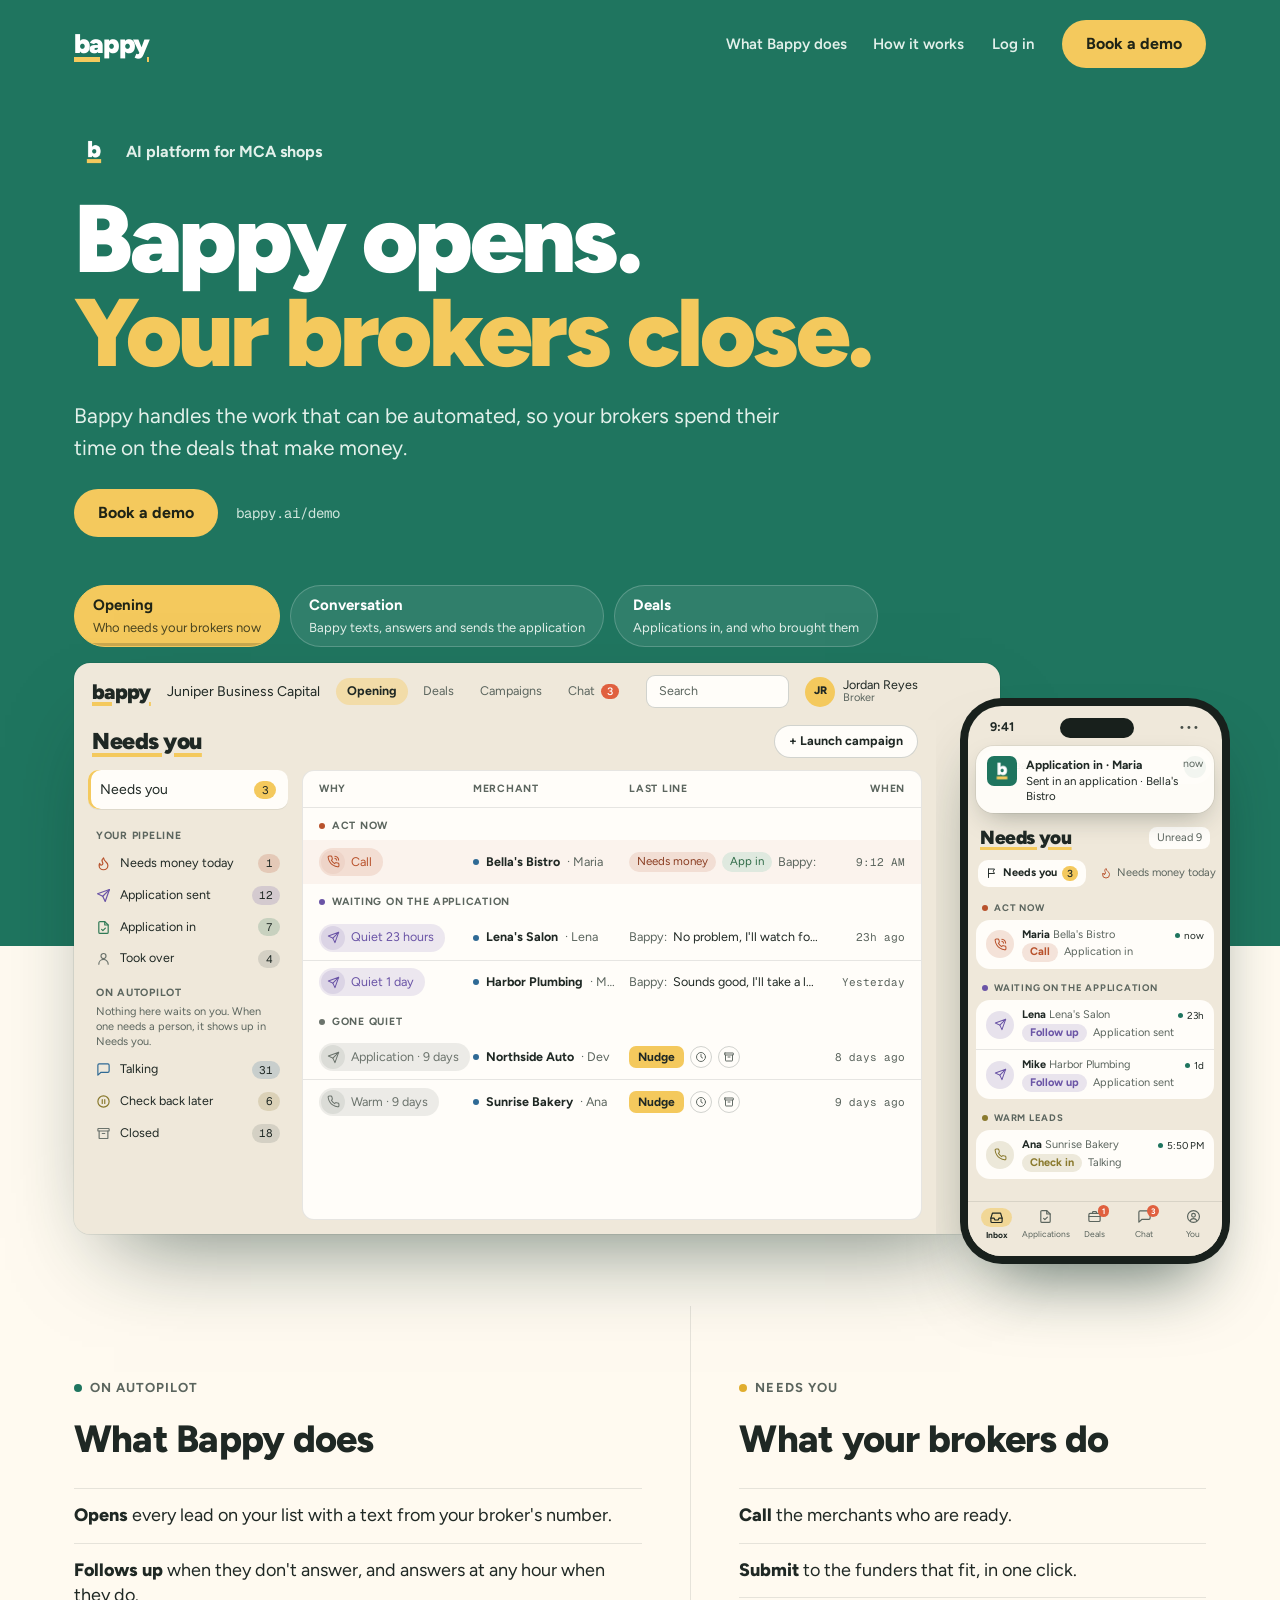
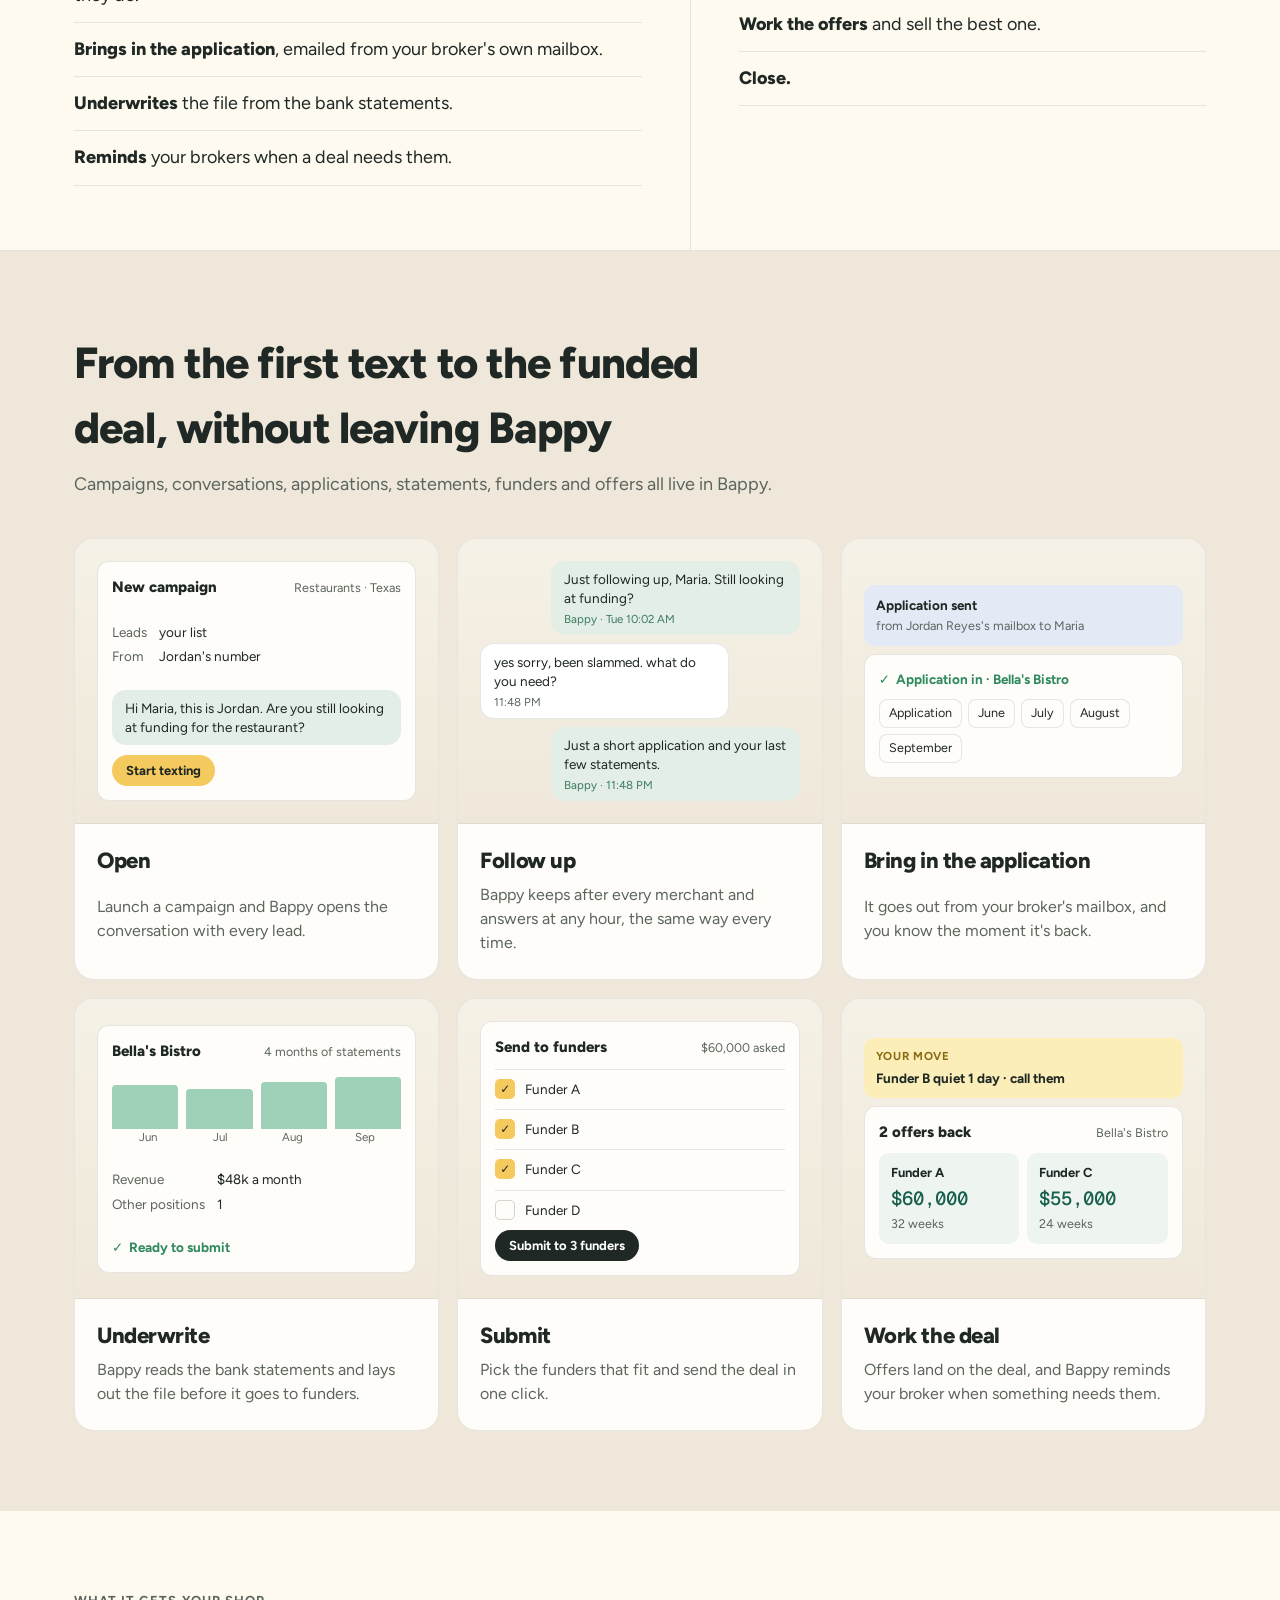
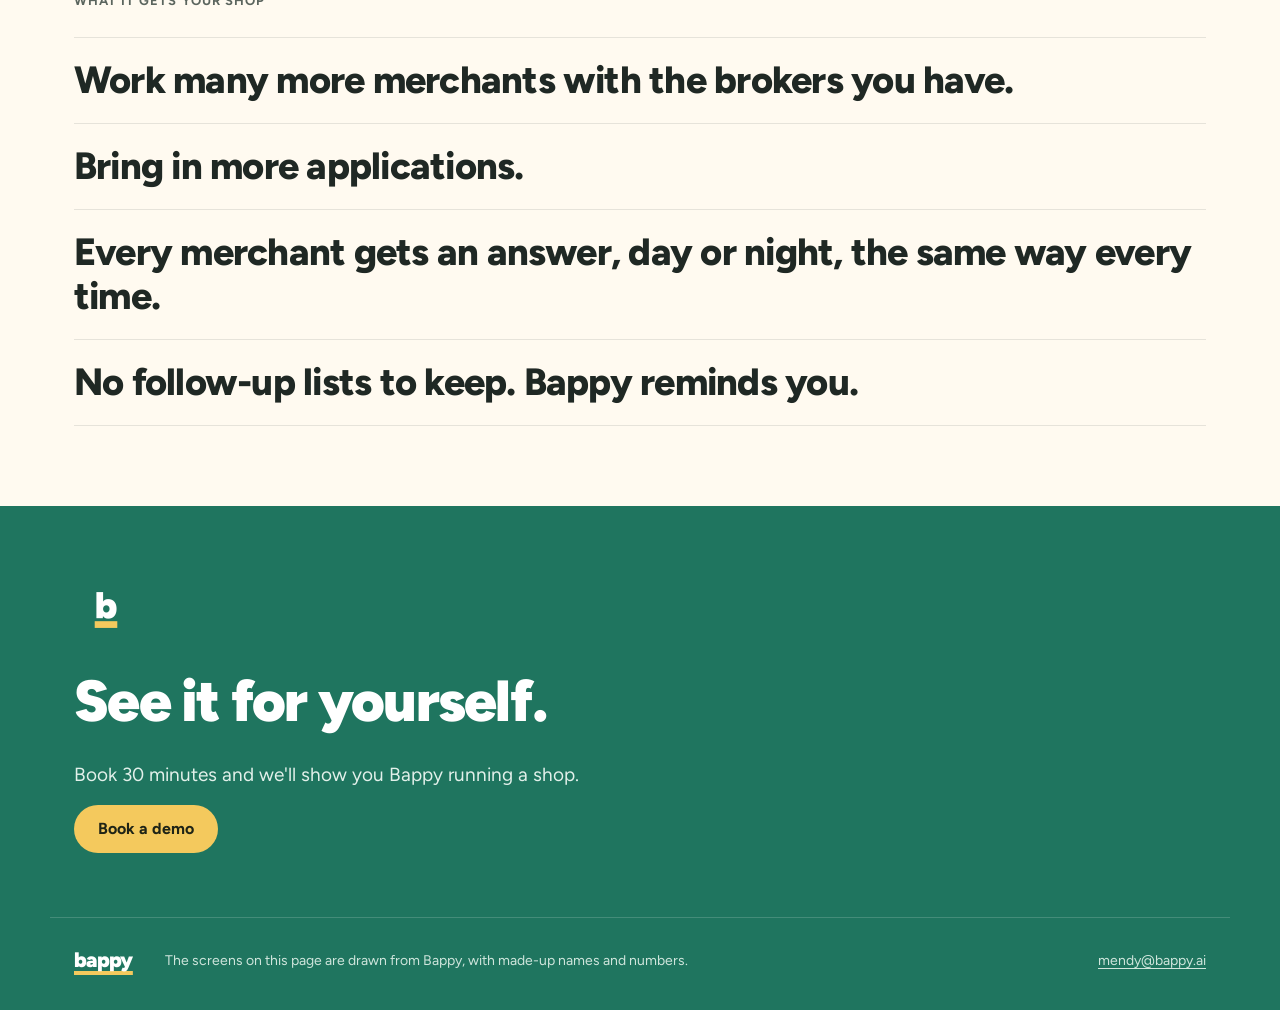
==== commit 1f6bd399: "Hero screens play in turn and fade into each other Opening, Conversation and Deals now keep rotating" ====
--- a/index.html
+++ b/index.html
@@ -290,7 +290,9 @@
         background: var(--sand);
         border-radius: 16px;
         box-shadow: 0 44px 90px -40px #0b2a2199, 0 0 0 1px #0b2a2114;
+        display: grid;
         font-size: 12.5px;
+        grid-template-columns: minmax(0, 1fr);
         overflow: hidden;
         padding-right: var(--overlap);
         width: calc(100% - var(--phone) + var(--overlap));
@@ -981,7 +983,7 @@
         top: -3px;
       }
 
-      /* Switching the screen: Opening, Deals, Campaigns. */
+      /* Switching the screen: Opening, Conversation, Deals. */
       .pa-switch {
         display: flex;
         flex-wrap: wrap;
@@ -1048,8 +1050,27 @@
         }
       }
 
+      /* The screens sit on top of each other: the next one fades in over the last. */
       .pa-view {
+        background: var(--sand);
+        display: flex;
+        flex-direction: column;
+        grid-area: 2 / 1;
         min-height: 514px;
+        transition: opacity 0.7s ease;
+        z-index: 1;
+      }
+
+      .pa-view[hidden] {
+        display: flex;
+        opacity: 0;
+        transition: opacity 0s linear 0.7s, visibility 0s linear 0.7s;
+        visibility: hidden;
+        z-index: 0;
+      }
+
+      .pa-view > .pa-body {
+        flex: 1;
       }
 
       .pa-nav span[data-go] {
@@ -2098,6 +2119,11 @@
 
         .pa-switch.running button[aria-selected="true"] i {
           animation: none;
+        }
+
+        .pa-view,
+        .pa-view[hidden] {
+          transition: none;
         }
       }
     </style>
@@ -2523,12 +2549,14 @@
     </footer>
     <script>
       (function () {
+        // The screens play in turn, Opening → Conversation → Deals, and keep going.
+        // A click jumps to that screen and the turn carries on from there; choosing with
+        // the arrow keys holds the screen, and reduced motion never moves on its own.
         var tabs = Array.prototype.slice.call(document.querySelectorAll(".pa-switch button"));
         var bar = document.querySelector(".pa-switch");
-        var stage = document.querySelector(".stagewrap");
         var navs = Array.prototype.slice.call(document.querySelectorAll(".pa-nav [data-go]"));
         var order = ["opening", "conversation", "deals"];
-        var every = 7000;
+        var every = 6000;
         var timer = null;
         var stopped = window.matchMedia("(prefers-reduced-motion: reduce)").matches;
         var paused = false;
@@ -2558,24 +2586,19 @@
             show(order[(order.indexOf(current()) + 1) % order.length]);
           }, every);
         }
-        function choose(view) {
-          stopped = true;
-          show(view);
-        }
         tabs.forEach(function (t, i) {
-          t.addEventListener("click", function () { choose(t.dataset.view); });
+          t.addEventListener("click", function () { show(t.dataset.view); });
           t.addEventListener("keydown", function (e) {
             if (e.key !== "ArrowRight" && e.key !== "ArrowLeft") return;
             var next = tabs[(i + (e.key === "ArrowRight" ? 1 : tabs.length - 1)) % tabs.length];
             next.focus();
-            choose(next.dataset.view);
+            stopped = true;
+            show(next.dataset.view);
           });
         });
         navs.forEach(function (n) {
-          n.addEventListener("click", function () { choose(n.dataset.go); });
+          n.addEventListener("click", function () { show(n.dataset.go); });
         });
-        stage.addEventListener("mouseenter", function () { paused = true; restart(); });
-        stage.addEventListener("mouseleave", function () { paused = false; restart(); });
         document.addEventListener("visibilitychange", function () { paused = document.hidden; restart(); });
         restart();
       })();
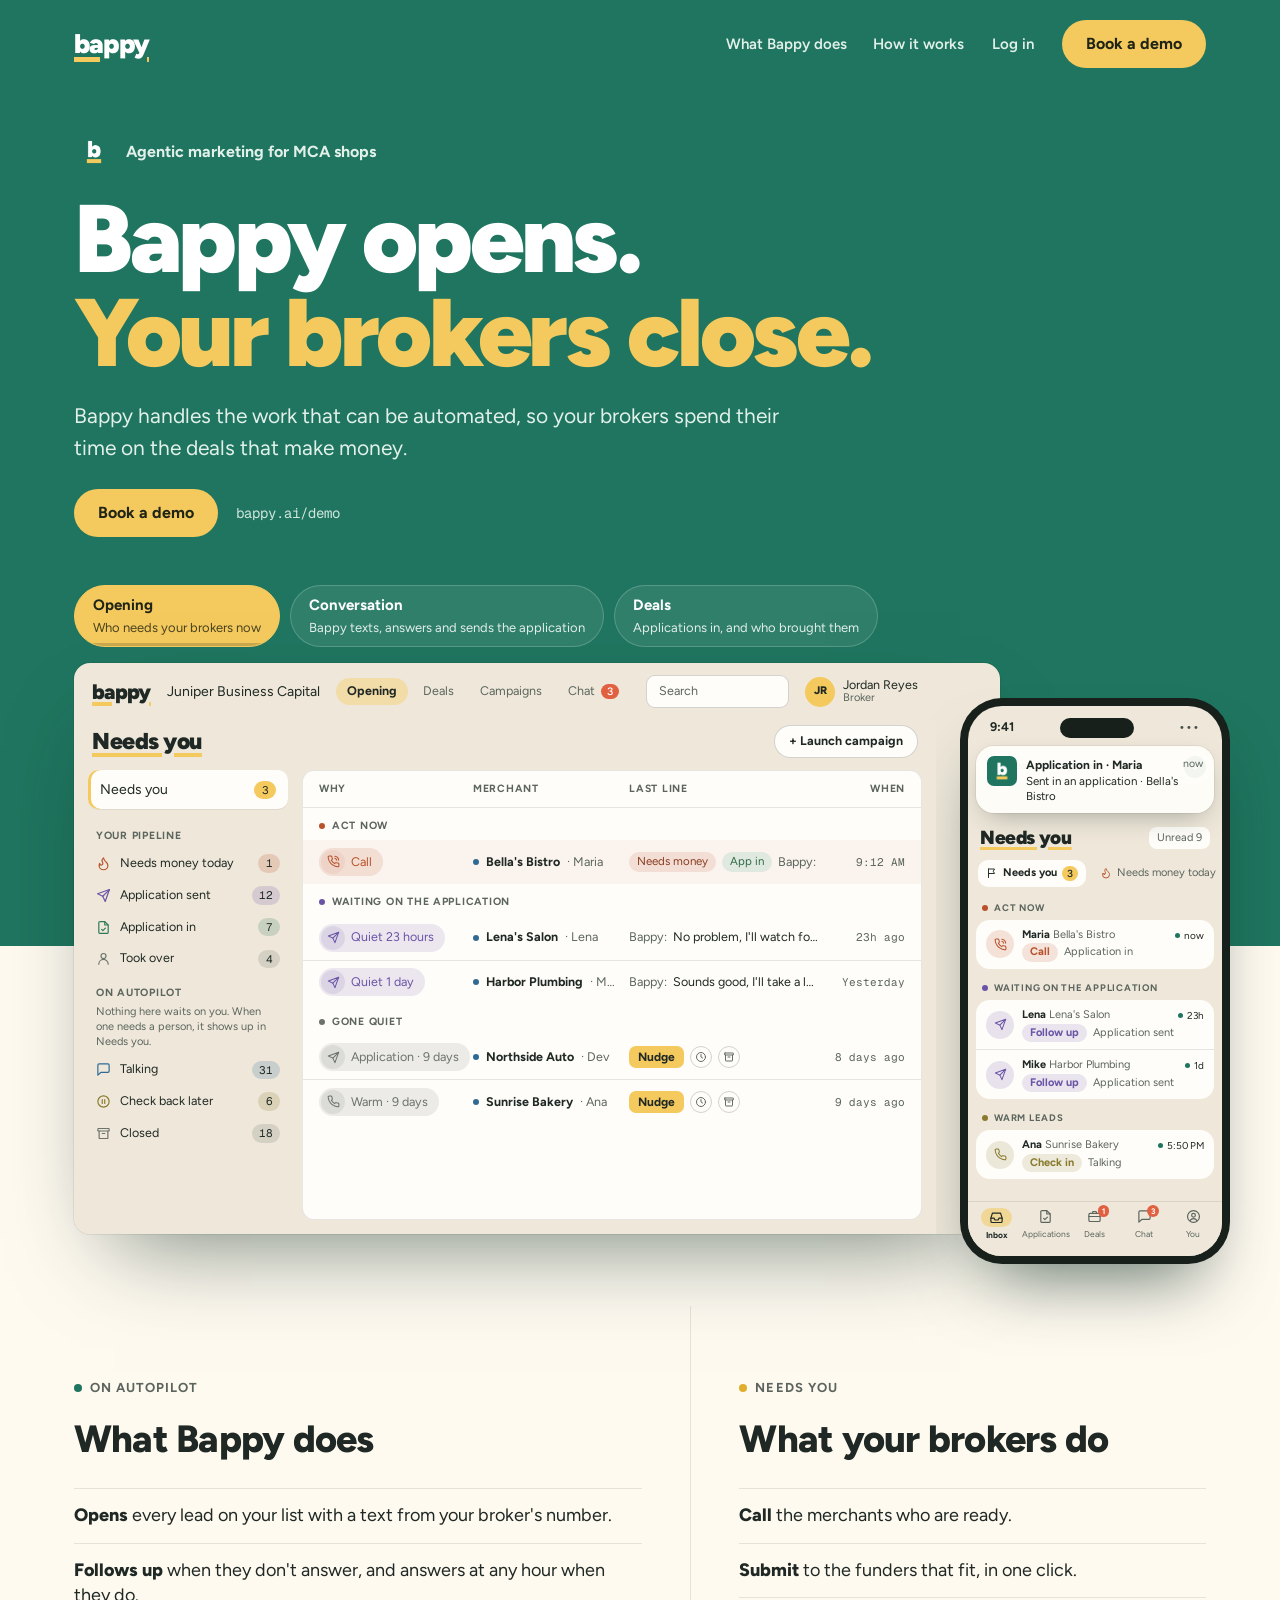
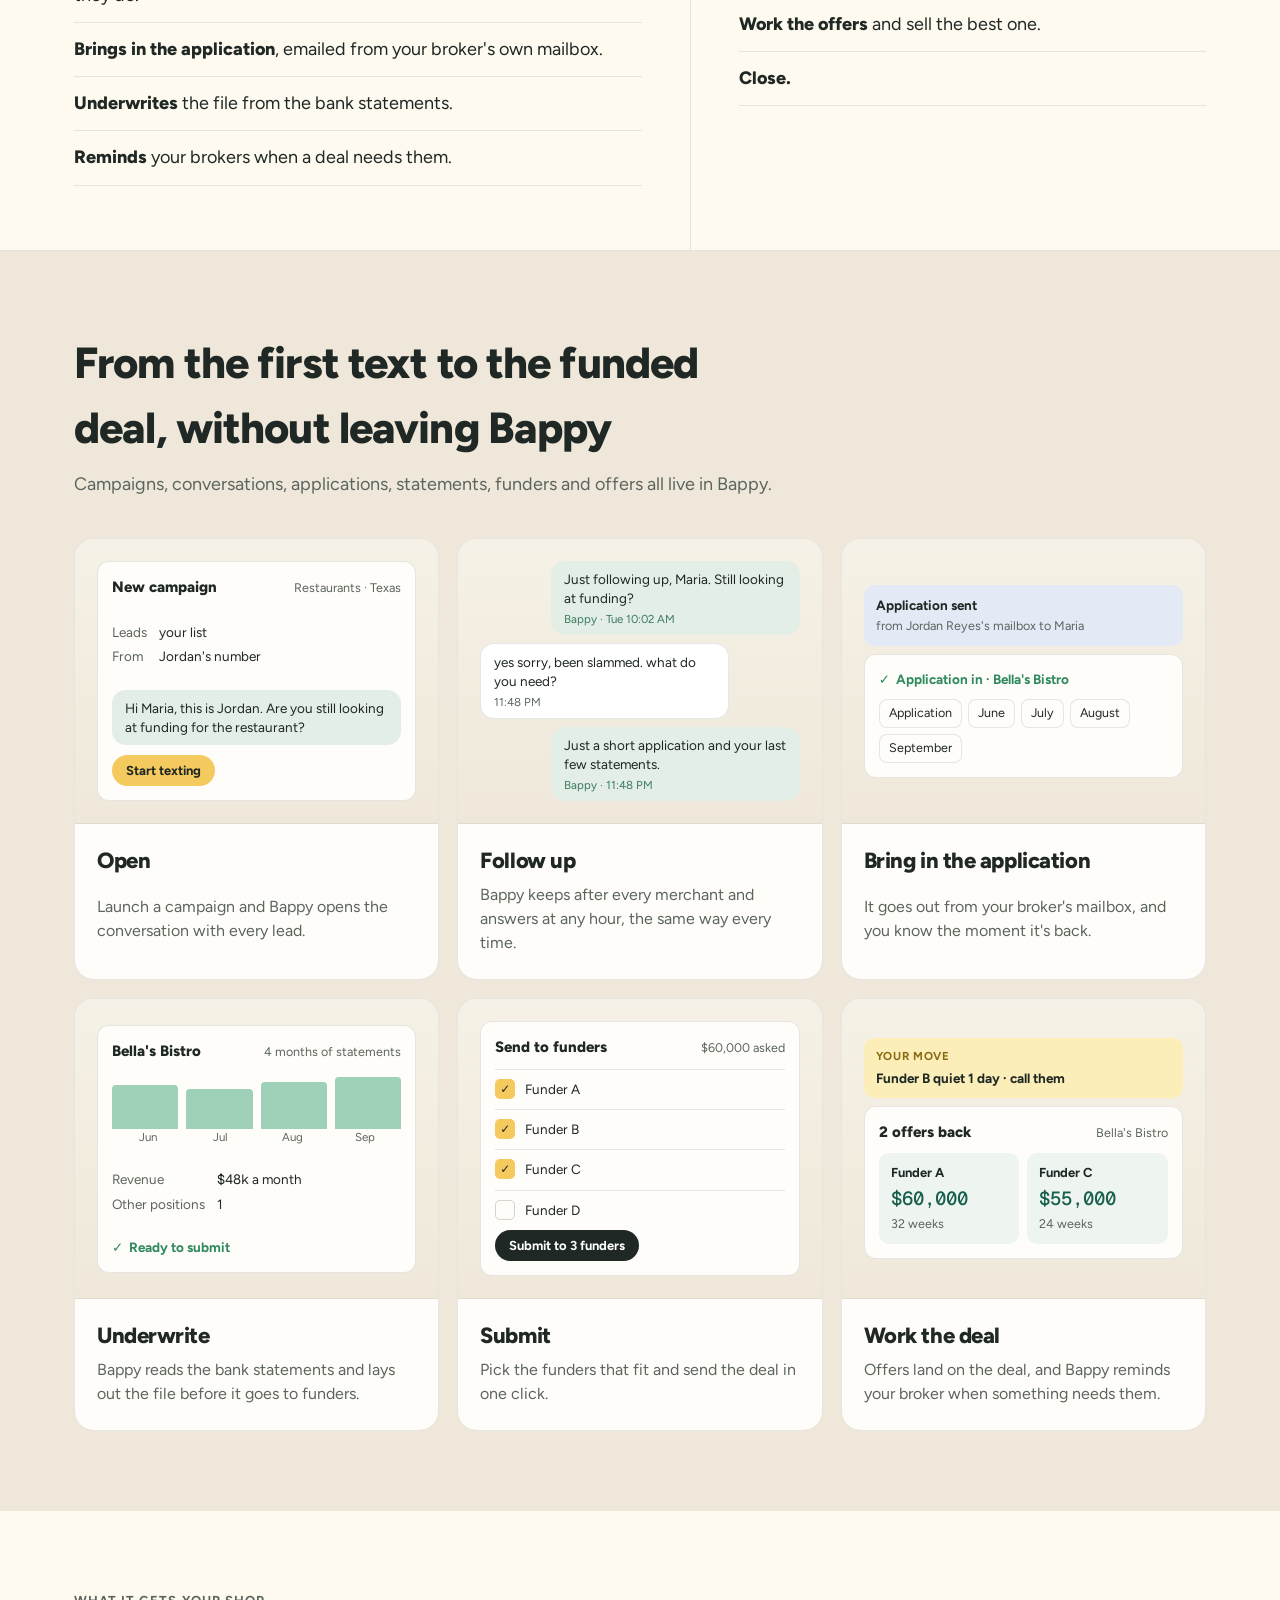
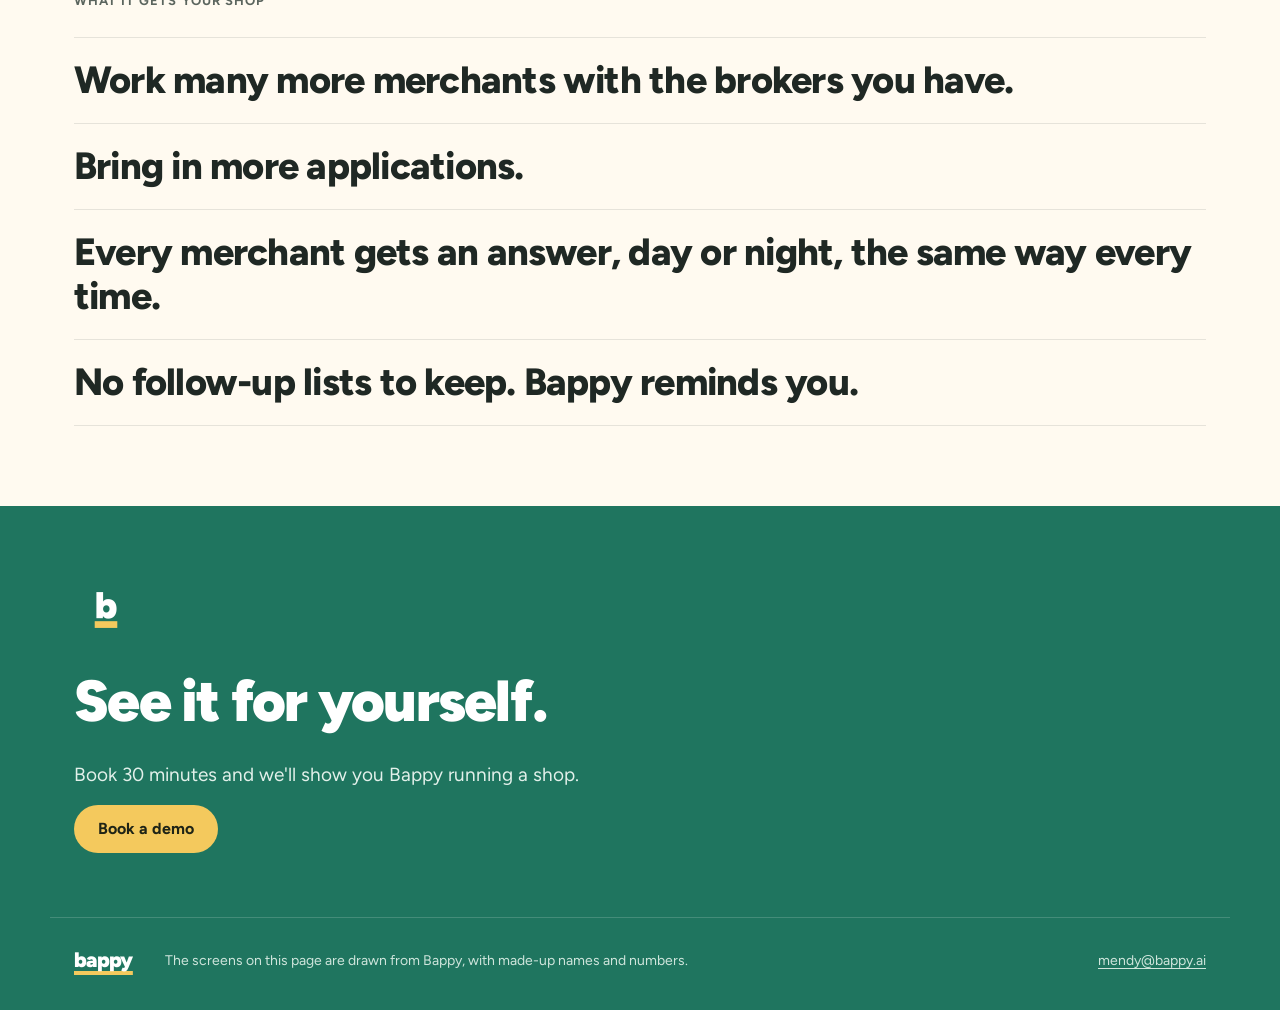
==== commit 99fb7df8: "Name line: Agentic marketing for MCA shops (title, description, link preview, hero) Co-Authored-By: " ====
--- a/index.html
+++ b/index.html
@@ -3,12 +3,12 @@
   <head>
     <meta charset="utf-8" />
     <meta name="viewport" content="width=device-width, initial-scale=1" />
-    <title>Bappy | The AI platform for MCA shops</title>
+    <title>Bappy | Agentic marketing for MCA shops</title>
     <meta
       name="description"
-      content="Bappy is an AI platform for MCA shops. It opens and follows up with every lead, brings in the application and underwrites the file, so your brokers spend their time closing."
+      content="Bappy: agentic marketing for MCA shops. It opens and follows up with every lead, brings in the application and underwrites the file, so your brokers spend their time closing."
     />
-    <meta property="og:title" content="Bappy | The AI platform for MCA shops" />
+    <meta property="og:title" content="Bappy | Agentic marketing for MCA shops" />
     <meta
       property="og:description"
       content="Bappy handles the work that can be automated, so your brokers spend their time on the deals that make money."
@@ -2159,7 +2159,7 @@
       </nav>
 
       <header class="in hero">
-        <p class="kicker"><img src="icon.png" alt="" width="40" height="40" />AI platform for MCA shops</p>
+        <p class="kicker"><img src="icon.png" alt="" width="40" height="40" />Agentic marketing for MCA shops</p>
         <h1>Bappy opens. <span>Your brokers close.</span></h1>
         <p class="hero-sub">
           Bappy handles the work that can be automated, so your brokers spend their time on the
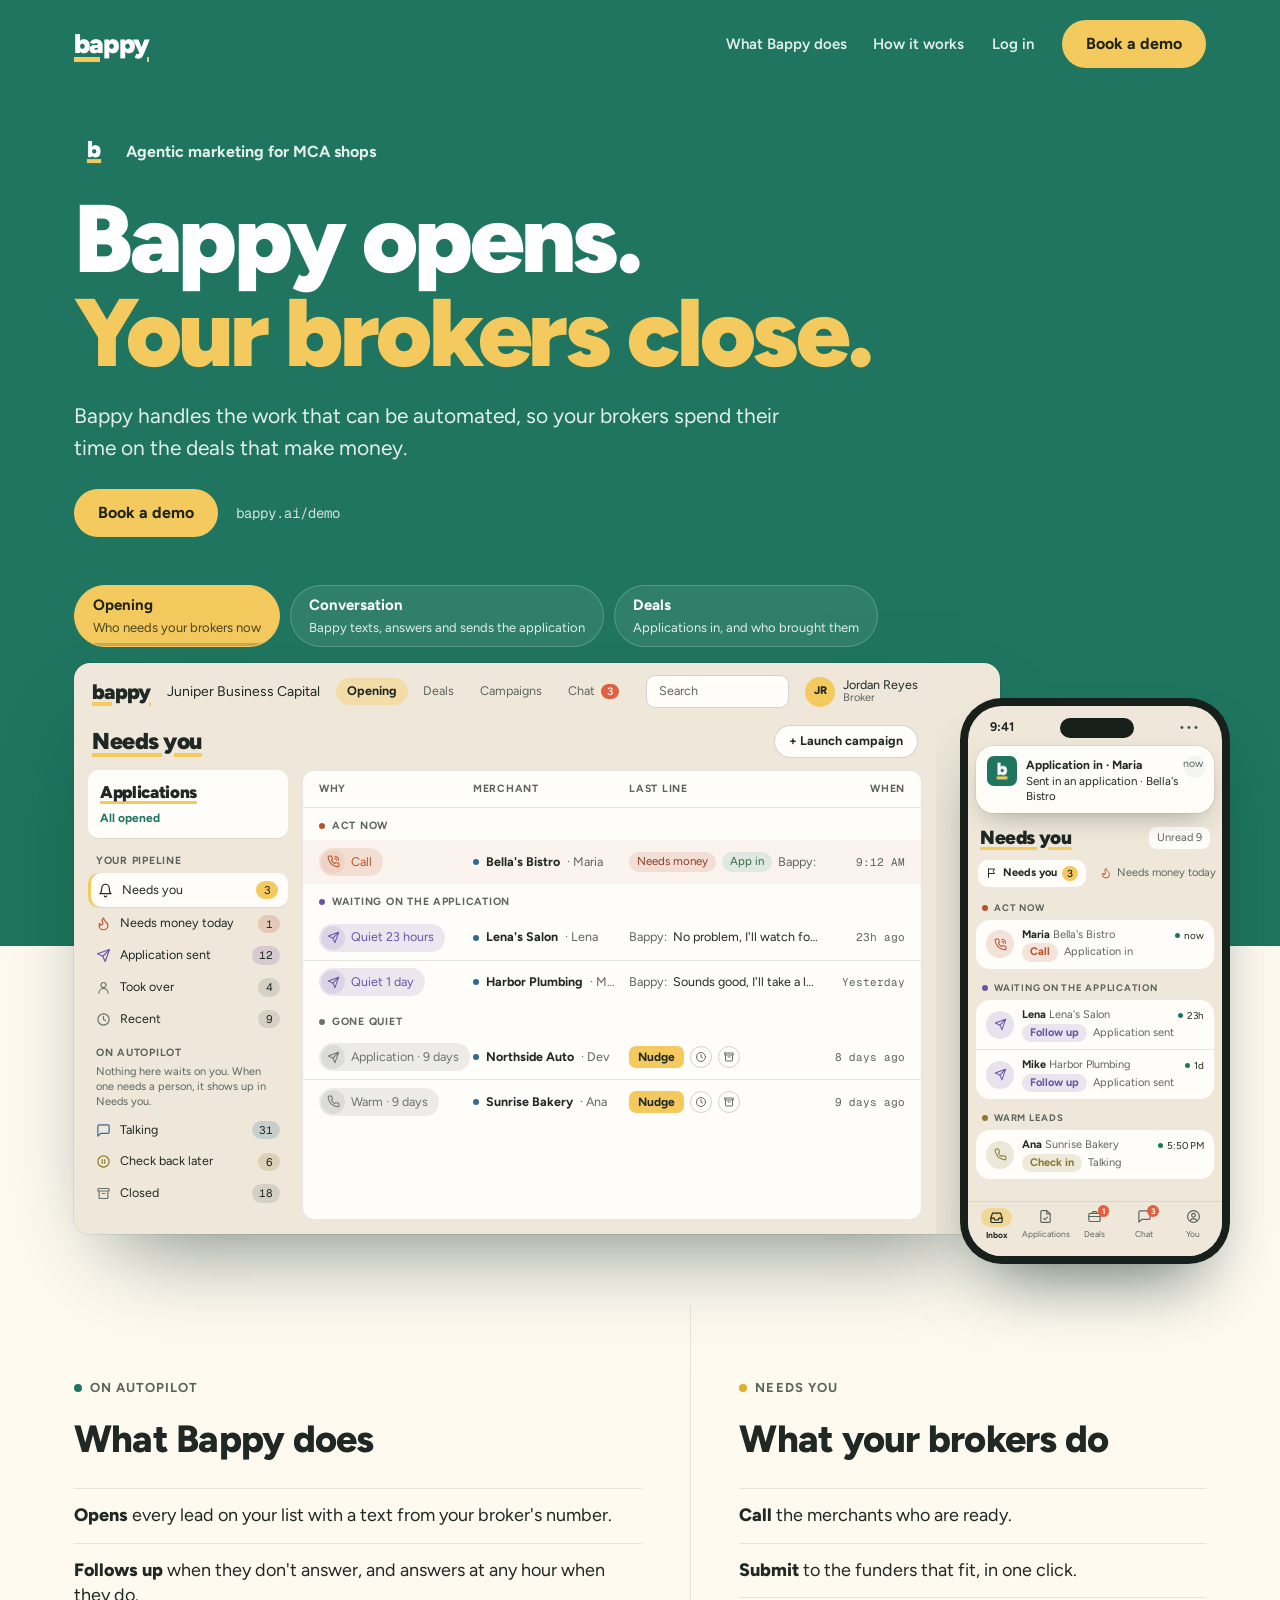
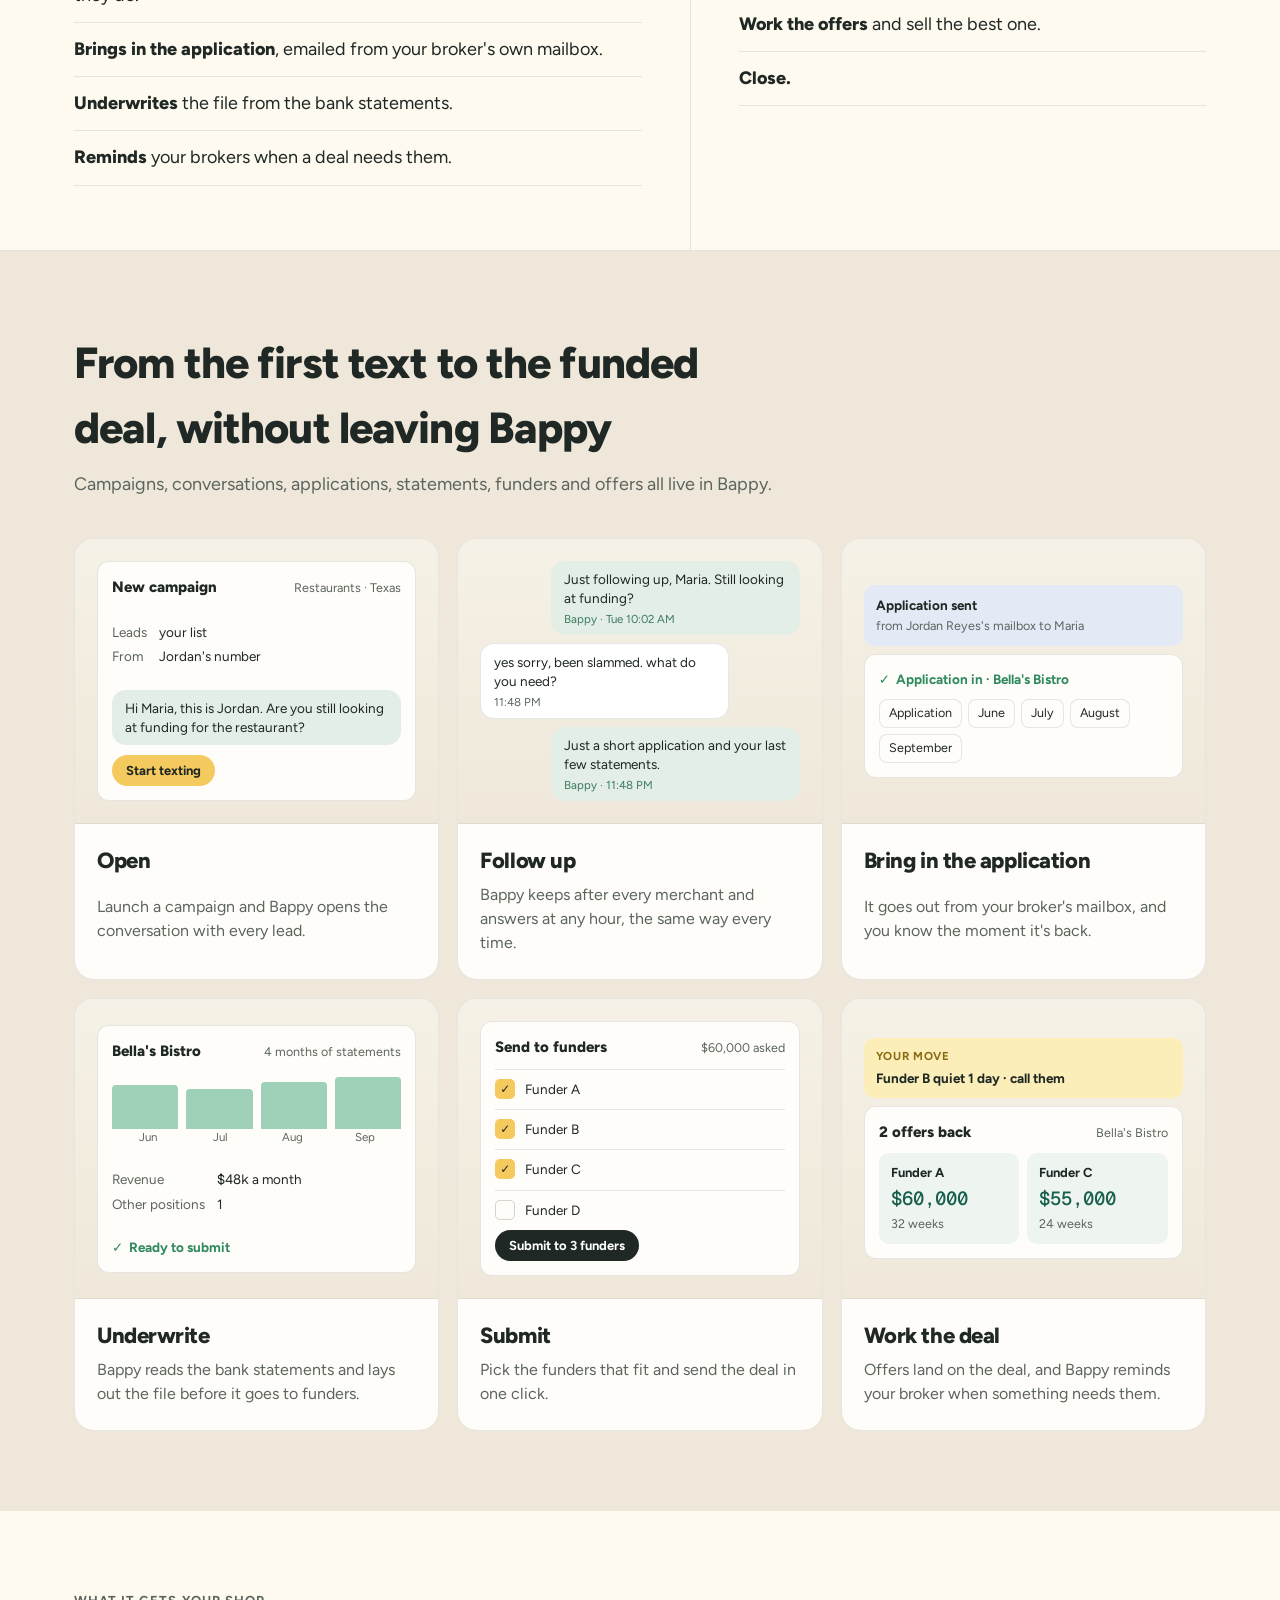
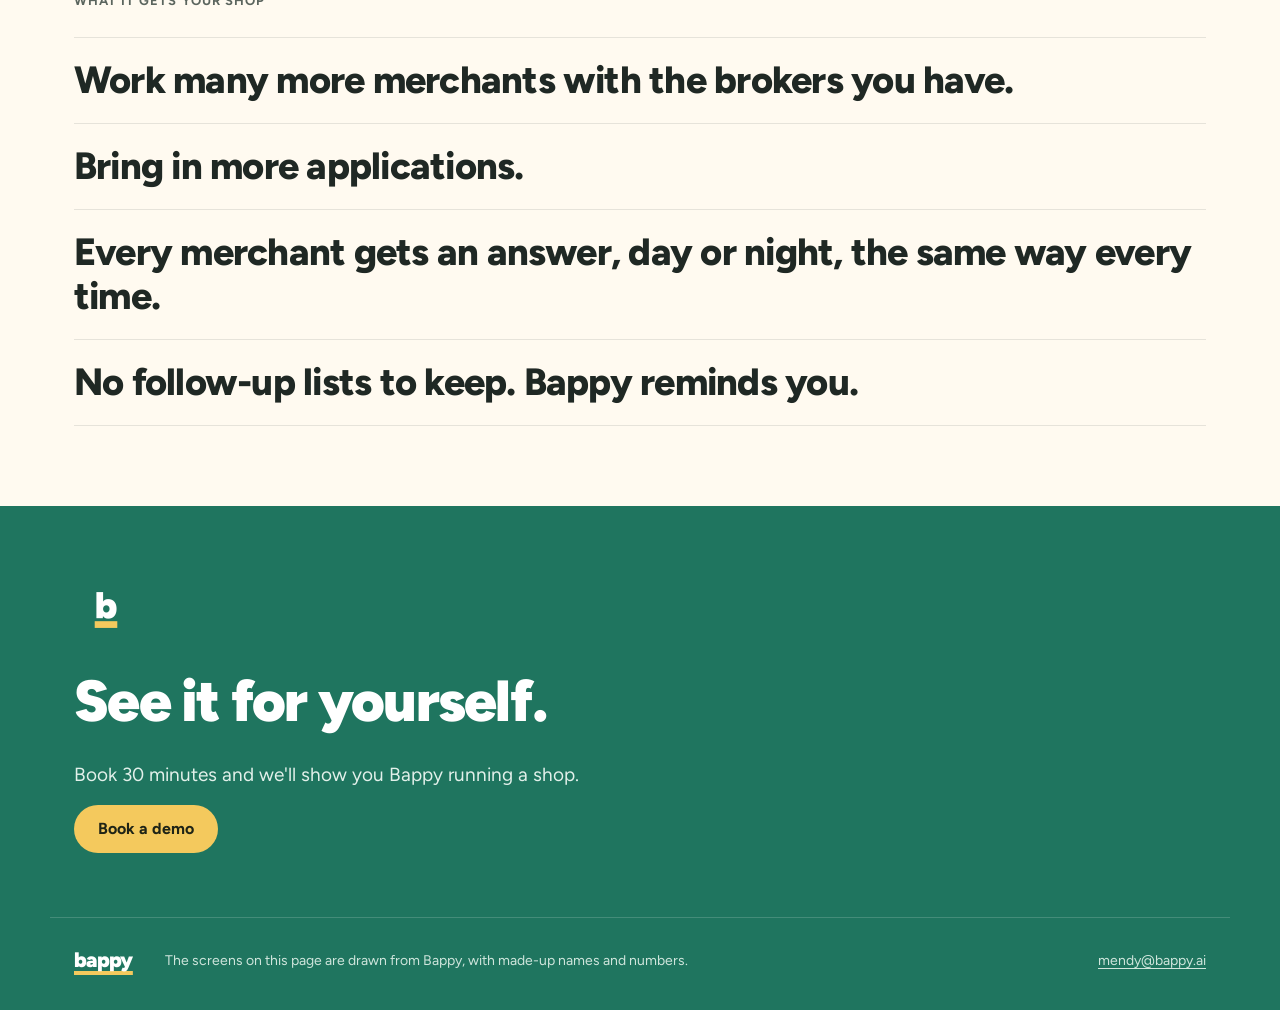
==== commit ea7b141d: "Hero Opening sidebar matches the platform: Applications card on top, Needs you and Recent in Your pi" ====
--- a/index.html
+++ b/index.html
@@ -447,6 +447,48 @@
         background: var(--yellow);
       }
 
+      /* The platform's Applications card on top of the Opening rail (2026-10-19). */
+      .pa-apps {
+        background: var(--paper);
+        border-radius: 10px;
+        box-shadow: 0 1px 0 #1c2b2414;
+        display: grid;
+        gap: 3px;
+        margin-bottom: 4px;
+        padding: 10px 12px 11px;
+      }
+
+      .pa-apps b {
+        font-size: 17px;
+        font-weight: 900;
+        letter-spacing: -0.02em;
+        text-decoration: underline;
+        text-decoration-color: var(--yellow);
+        text-decoration-thickness: 3px;
+        text-underline-offset: 3px;
+      }
+
+      .pa-apps span {
+        color: var(--green);
+        font-size: 12px;
+        font-weight: 700;
+      }
+
+      .pa-f.on {
+        background: var(--paper);
+        border-radius: 10px;
+        box-shadow: inset 3px 0 0 var(--yellow), 0 1px 0 #1c2b2414;
+        padding: 8px 10px;
+      }
+
+      .pa-f.on .ico {
+        color: var(--ink);
+      }
+
+      .pa-f.on .pa-n {
+        background: var(--yellow);
+      }
+
       .pa-group {
         color: var(--soft);
         font-size: 10.5px;
@@ -2133,6 +2175,7 @@
       <symbol id="i-phone" viewBox="0 0 24 24"><path d="M22 16.9v3a2 2 0 0 1-2.2 2 19.8 19.8 0 0 1-8.6-3.1 19.5 19.5 0 0 1-6-6A19.8 19.8 0 0 1 2.1 4.2 2 2 0 0 1 4.1 2h3a2 2 0 0 1 2 1.7c.1.9.4 1.9.7 2.8a2 2 0 0 1-.5 2.1L8.1 9.9a16 16 0 0 0 6 6l1.3-1.3a2 2 0 0 1 2.1-.4c.9.3 1.8.6 2.8.7a2 2 0 0 1 1.7 2z" /></symbol>
       <symbol id="i-ring" viewBox="0 0 24 24"><path d="M22 16.9v3a2 2 0 0 1-2.2 2 19.8 19.8 0 0 1-8.6-3.1 19.5 19.5 0 0 1-6-6A19.8 19.8 0 0 1 2.1 4.2 2 2 0 0 1 4.1 2h3a2 2 0 0 1 2 1.7c.1.9.4 1.9.7 2.8a2 2 0 0 1-.5 2.1L8.1 9.9a16 16 0 0 0 6 6l1.3-1.3a2 2 0 0 1 2.1-.4c.9.3 1.8.6 2.8.7a2 2 0 0 1 1.7 2z" /><path d="M14.5 2.5a8 8 0 0 1 7 7M14.5 6.2a4.4 4.4 0 0 1 3.3 3.3" /></symbol>
       <symbol id="i-clock" viewBox="0 0 24 24"><circle cx="12" cy="12" r="9" /><path d="M12 7v5l3.2 2" /></symbol>
+      <symbol id="i-bell" viewBox="0 0 24 24"><path d="M6 8a6 6 0 0 1 12 0c0 7 3 9 3 9H3s3-2 3-9" /><path d="M10.3 21a1.94 1.94 0 0 0 3.4 0" /></symbol>
       <symbol id="i-chat" viewBox="0 0 24 24"><path d="M21 14.5a2 2 0 0 1-2 2H8l-5 4.5V5a2 2 0 0 1 2-2h14a2 2 0 0 1 2 2z" /></symbol>
       <symbol id="i-doc" viewBox="0 0 24 24"><path d="M14 2.5H6.5a2 2 0 0 0-2 2v15a2 2 0 0 0 2 2h11a2 2 0 0 0 2-2V8z" /><path d="M14 2.5V8h5.5M9 15l2 2 4-4" /></symbol>
       <symbol id="i-send" viewBox="0 0 24 24"><path d="m21.5 2.5-6.8 19-3.9-8.3-8.3-3.9z" /><path d="M21.5 2.5 10.8 13.2" /></symbol>
@@ -2197,12 +2240,13 @@
           </div>
           <div class="pa-body" aria-hidden="true">
             <div class="pa-rail">
-              <div class="pa-home">Needs you <span class="pa-n">3</span></div>
+              <div class="pa-apps"><b>Applications</b><span>All opened</span></div>
               <div class="pa-group">Your pipeline</div>
+              <div class="pa-f on"><svg class="ico"><use href="#i-bell" /></svg>Needs you<span class="pa-n">3</span></div>
               <div class="pa-f" style="--c: var(--cat-call)"><svg class="ico"><use href="#i-flame" /></svg>Needs money today<span class="pa-n">1</span></div>
               <div class="pa-f" style="--c: var(--cat-wait)"><svg class="ico"><use href="#i-send" /></svg>Application sent<span class="pa-n">12</span></div>
-              <div class="pa-f" style="--c: var(--cat-in)"><svg class="ico"><use href="#i-doc" /></svg>Application in<span class="pa-n">7</span></div>
               <div class="pa-f"><svg class="ico"><use href="#i-person" /></svg>Took over<span class="pa-n">4</span></div>
+              <div class="pa-f"><svg class="ico"><use href="#i-clock" /></svg>Recent<span class="pa-n">9</span></div>
               <div class="pa-group">On autopilot</div>
               <p class="pa-note">Nothing here waits on you. When one needs a person, it shows up in Needs you.</p>
               <div class="pa-f" style="--c: var(--unread)"><svg class="ico"><use href="#i-chat" /></svg>Talking<span class="pa-n">31</span></div>
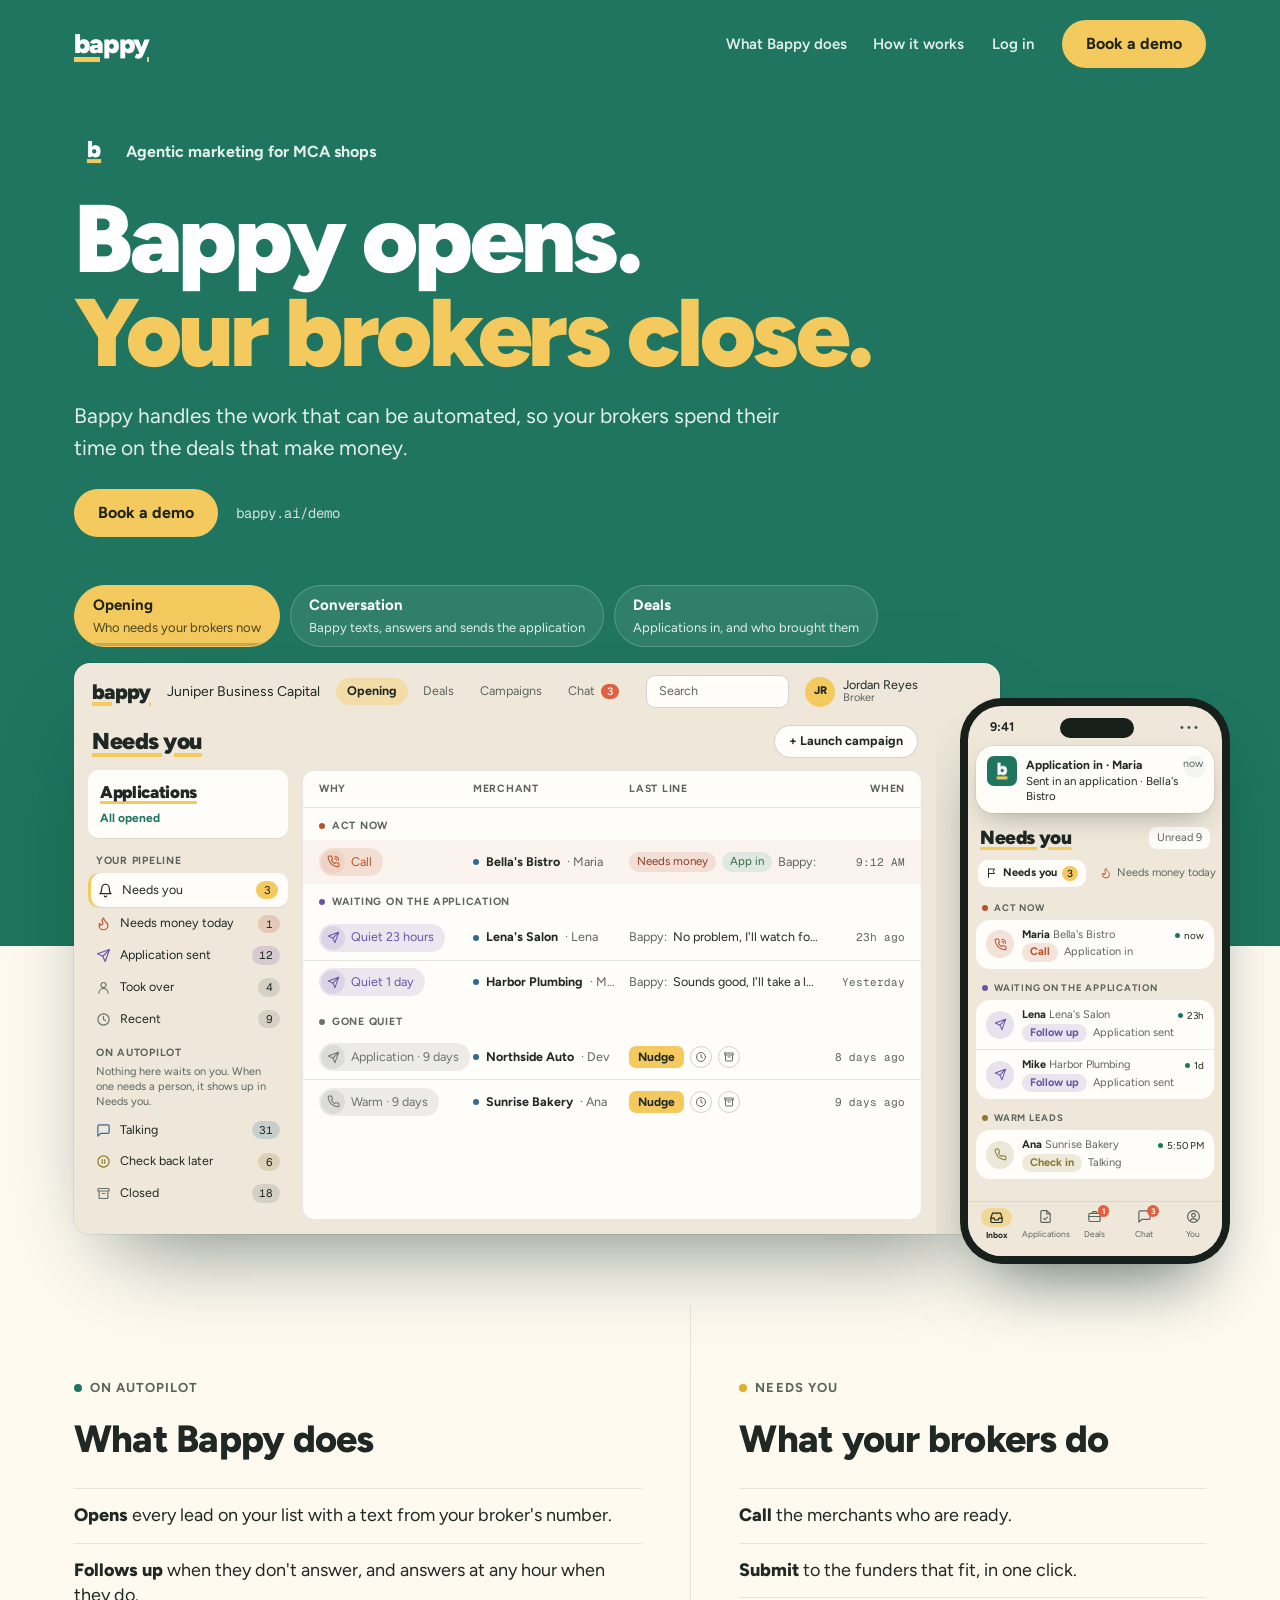
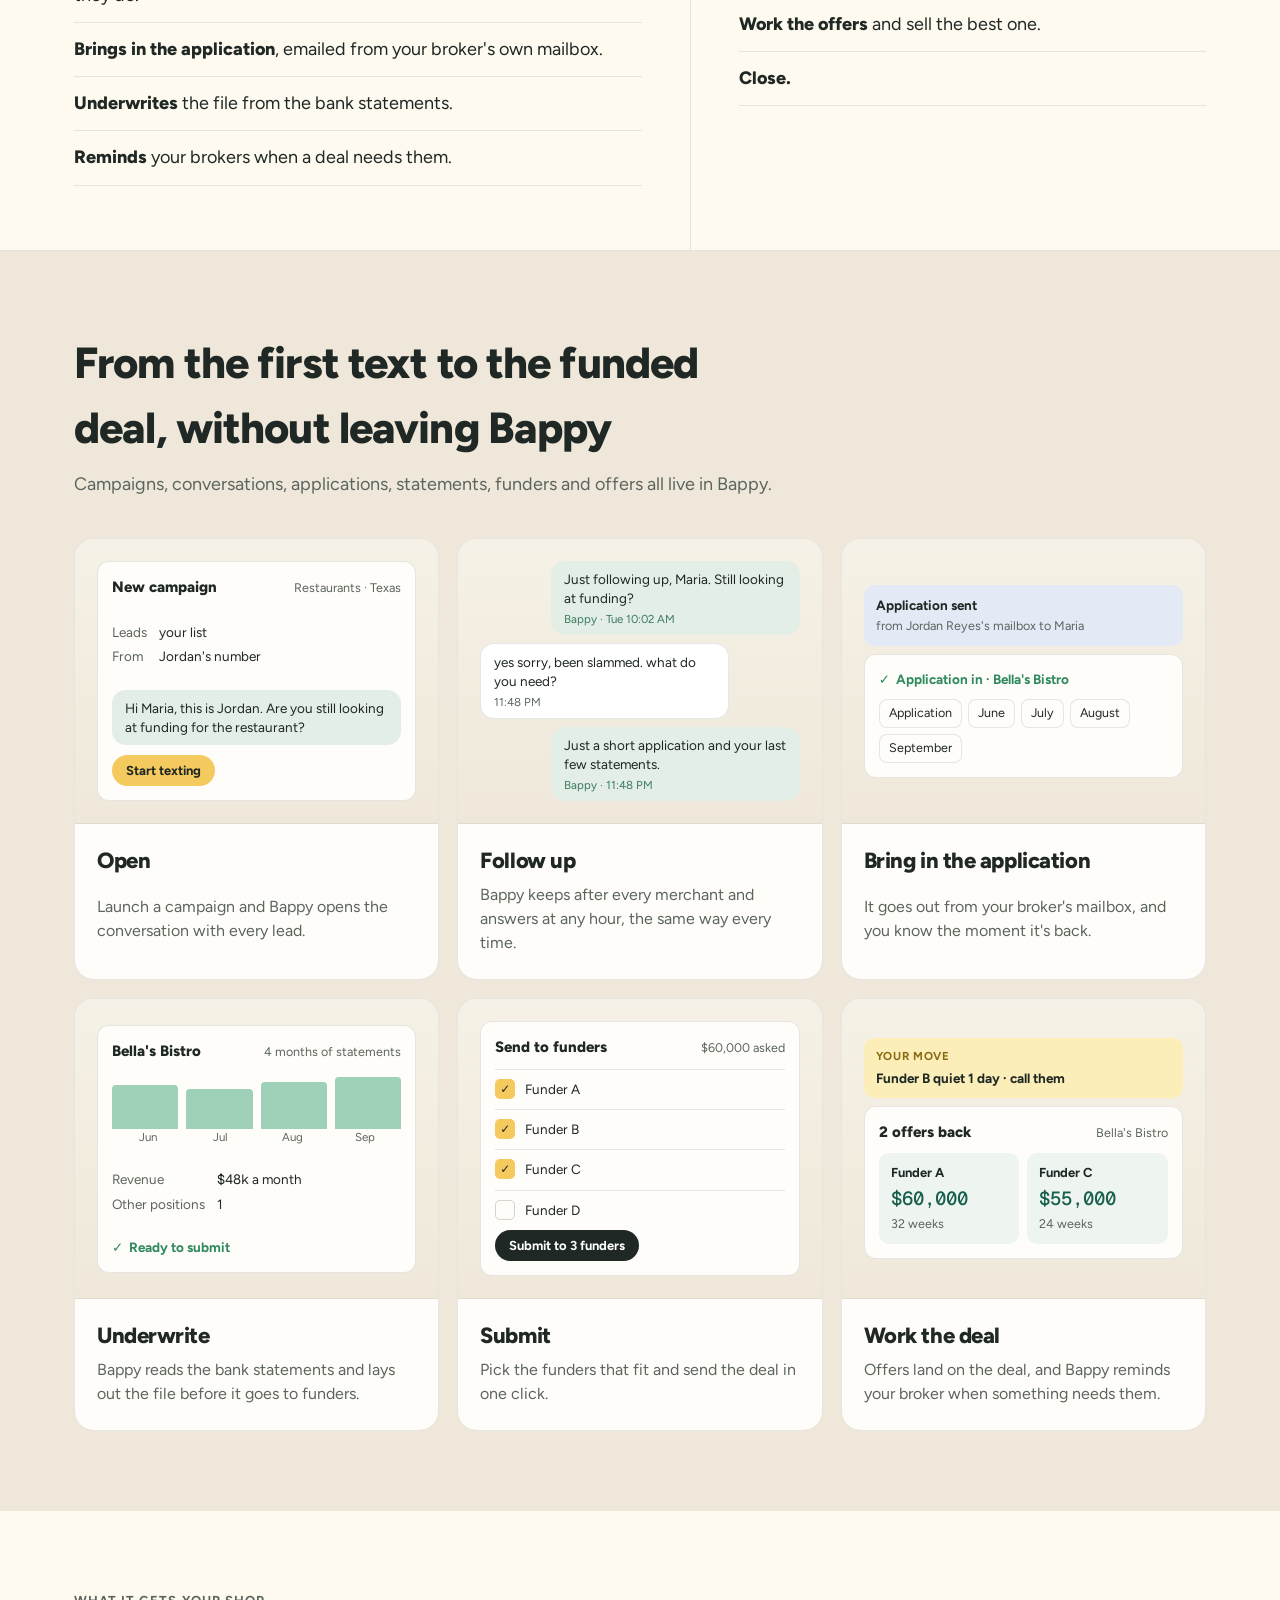
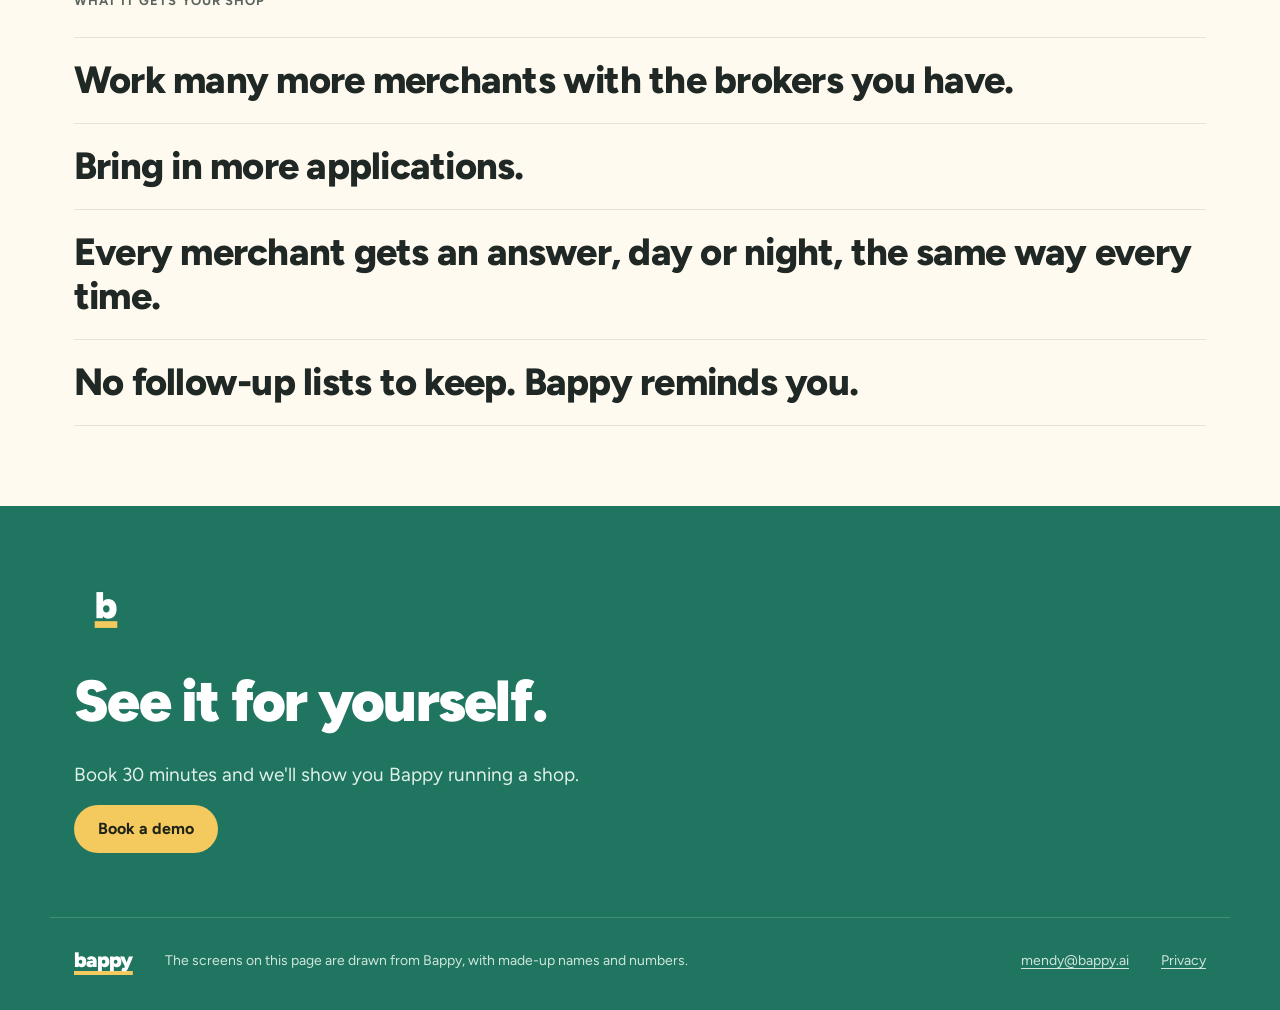
==== commit 58f1b4f5: "Privacy page (bappy.ai/privacy) and a Privacy link in the footer Google needs a privacy policy link " ====
--- a/index.html
+++ b/index.html
@@ -2589,6 +2589,7 @@
         <span class="wordmark">bappy</span>
         <p>The screens on this page are drawn from Bappy, with made-up names and numbers.</p>
         <a href="mailto:mendy@bappy.ai">mendy@bappy.ai</a>
+        <a href="/privacy">Privacy</a>
       </div>
     </footer>
     <script>
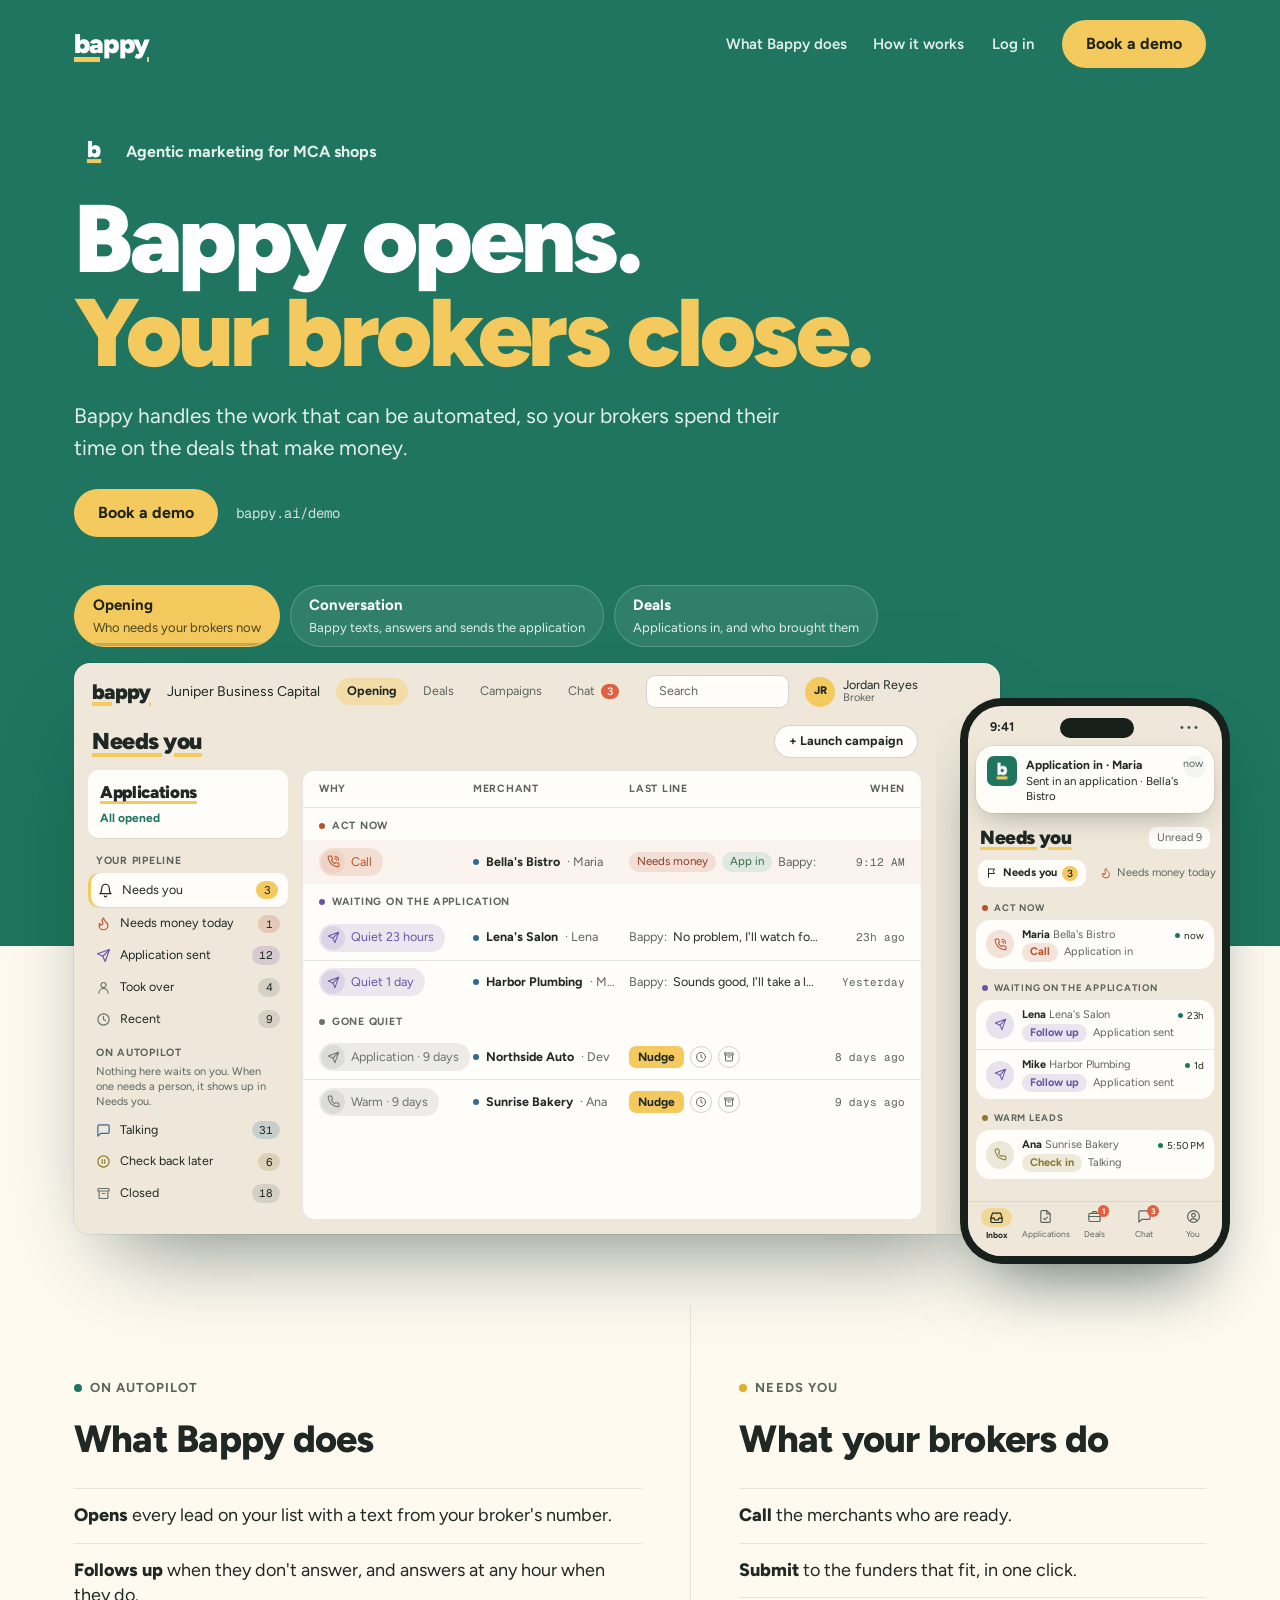
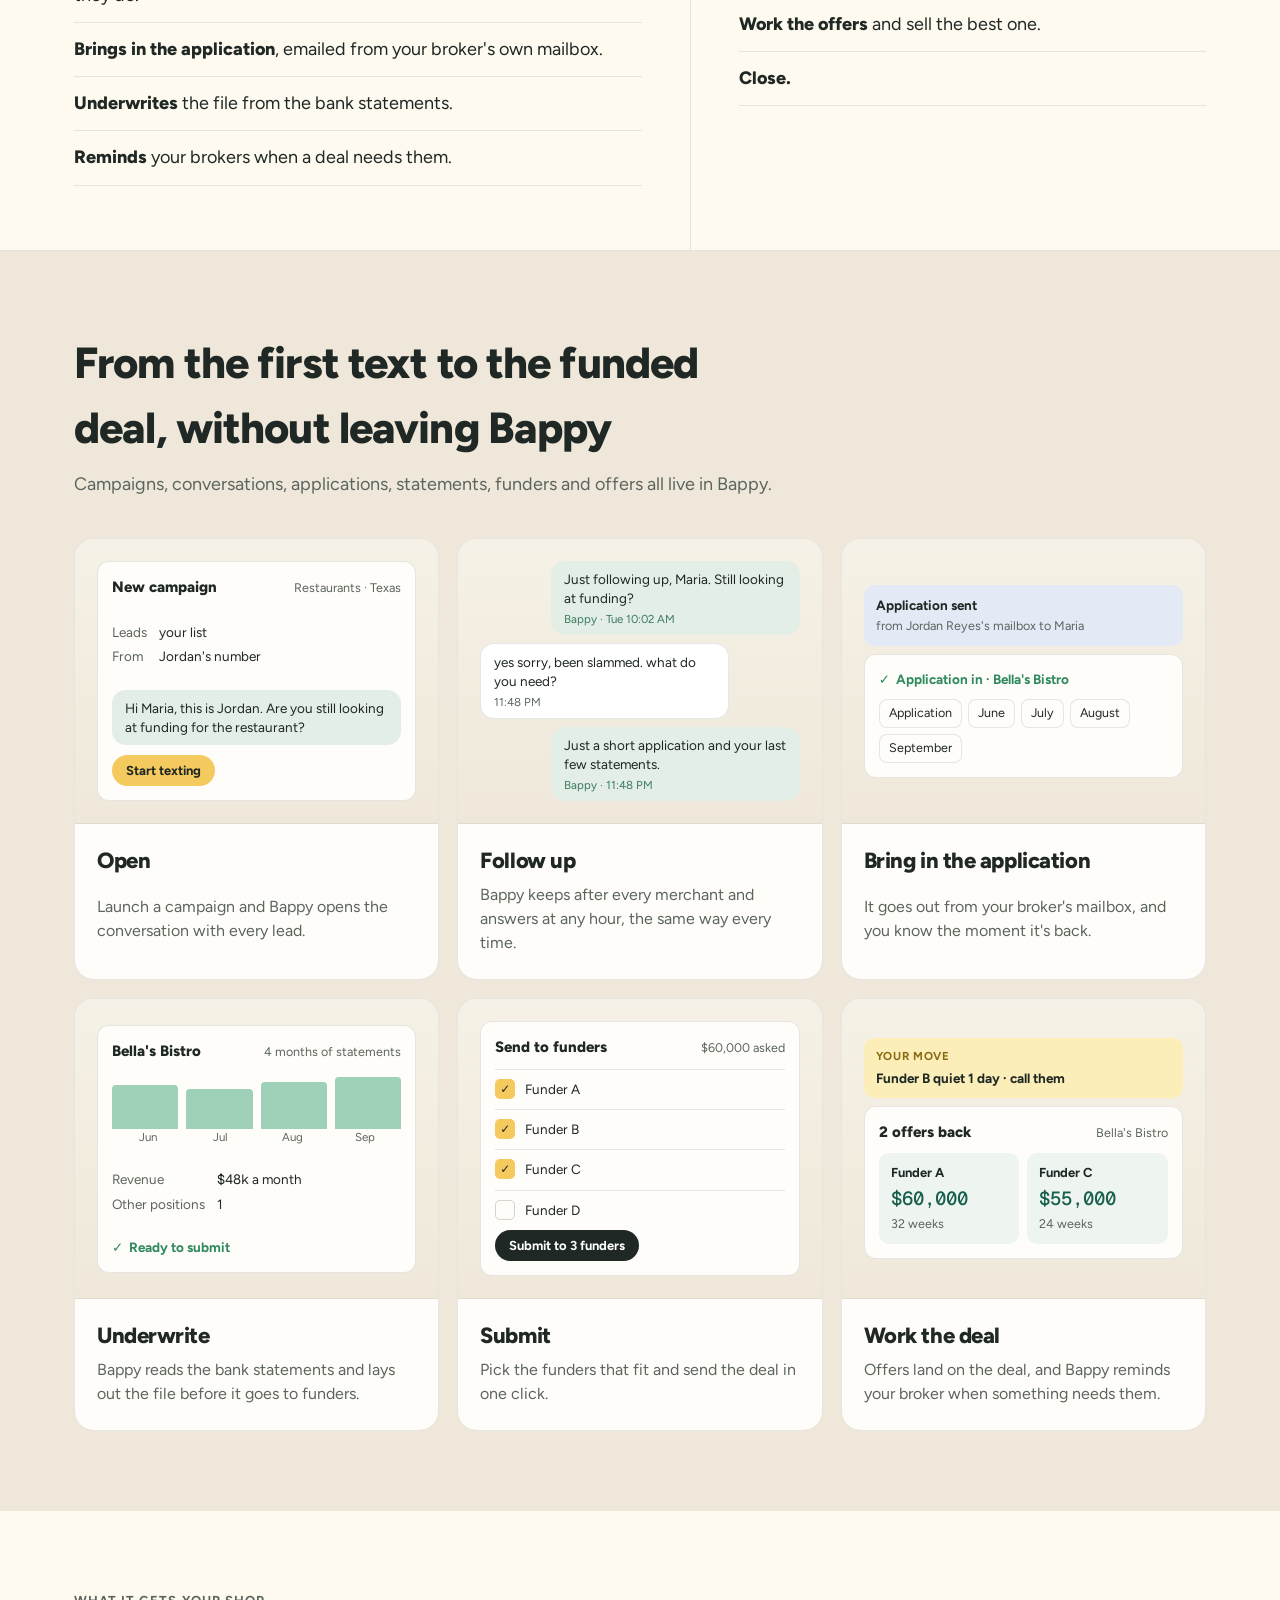
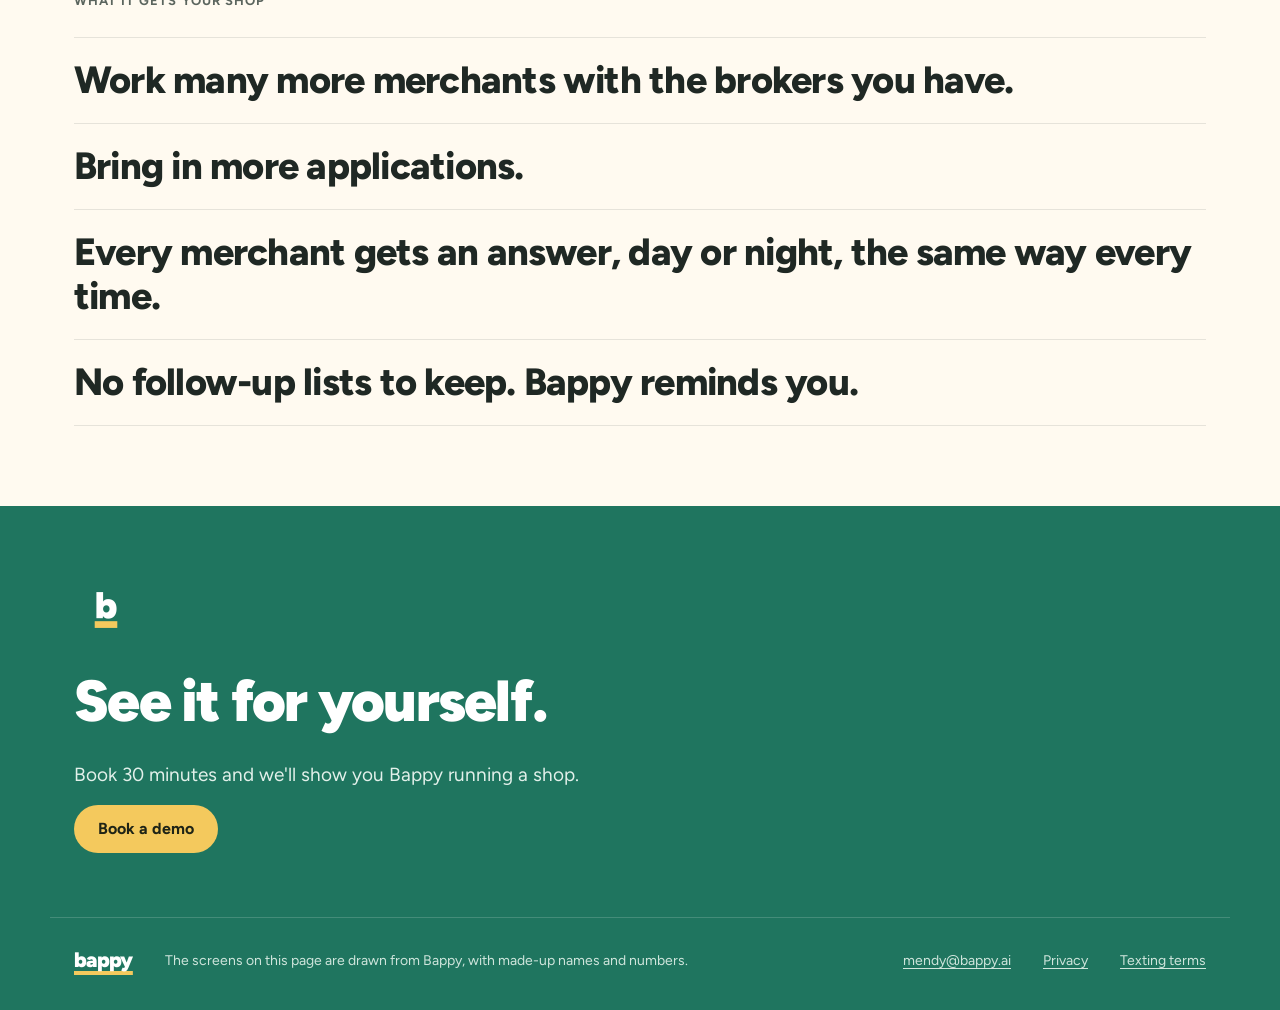
==== commit 97829c9c: "Texting terms page (bappy.ai/terms) and the carriers' texting lines on Privacy Bappy, Inc. is regist" ====
--- a/index.html
+++ b/index.html
@@ -2590,6 +2590,7 @@
         <p>The screens on this page are drawn from Bappy, with made-up names and numbers.</p>
         <a href="mailto:mendy@bappy.ai">mendy@bappy.ai</a>
         <a href="/privacy">Privacy</a>
+        <a href="/terms">Texting terms</a>
       </div>
     </footer>
     <script>
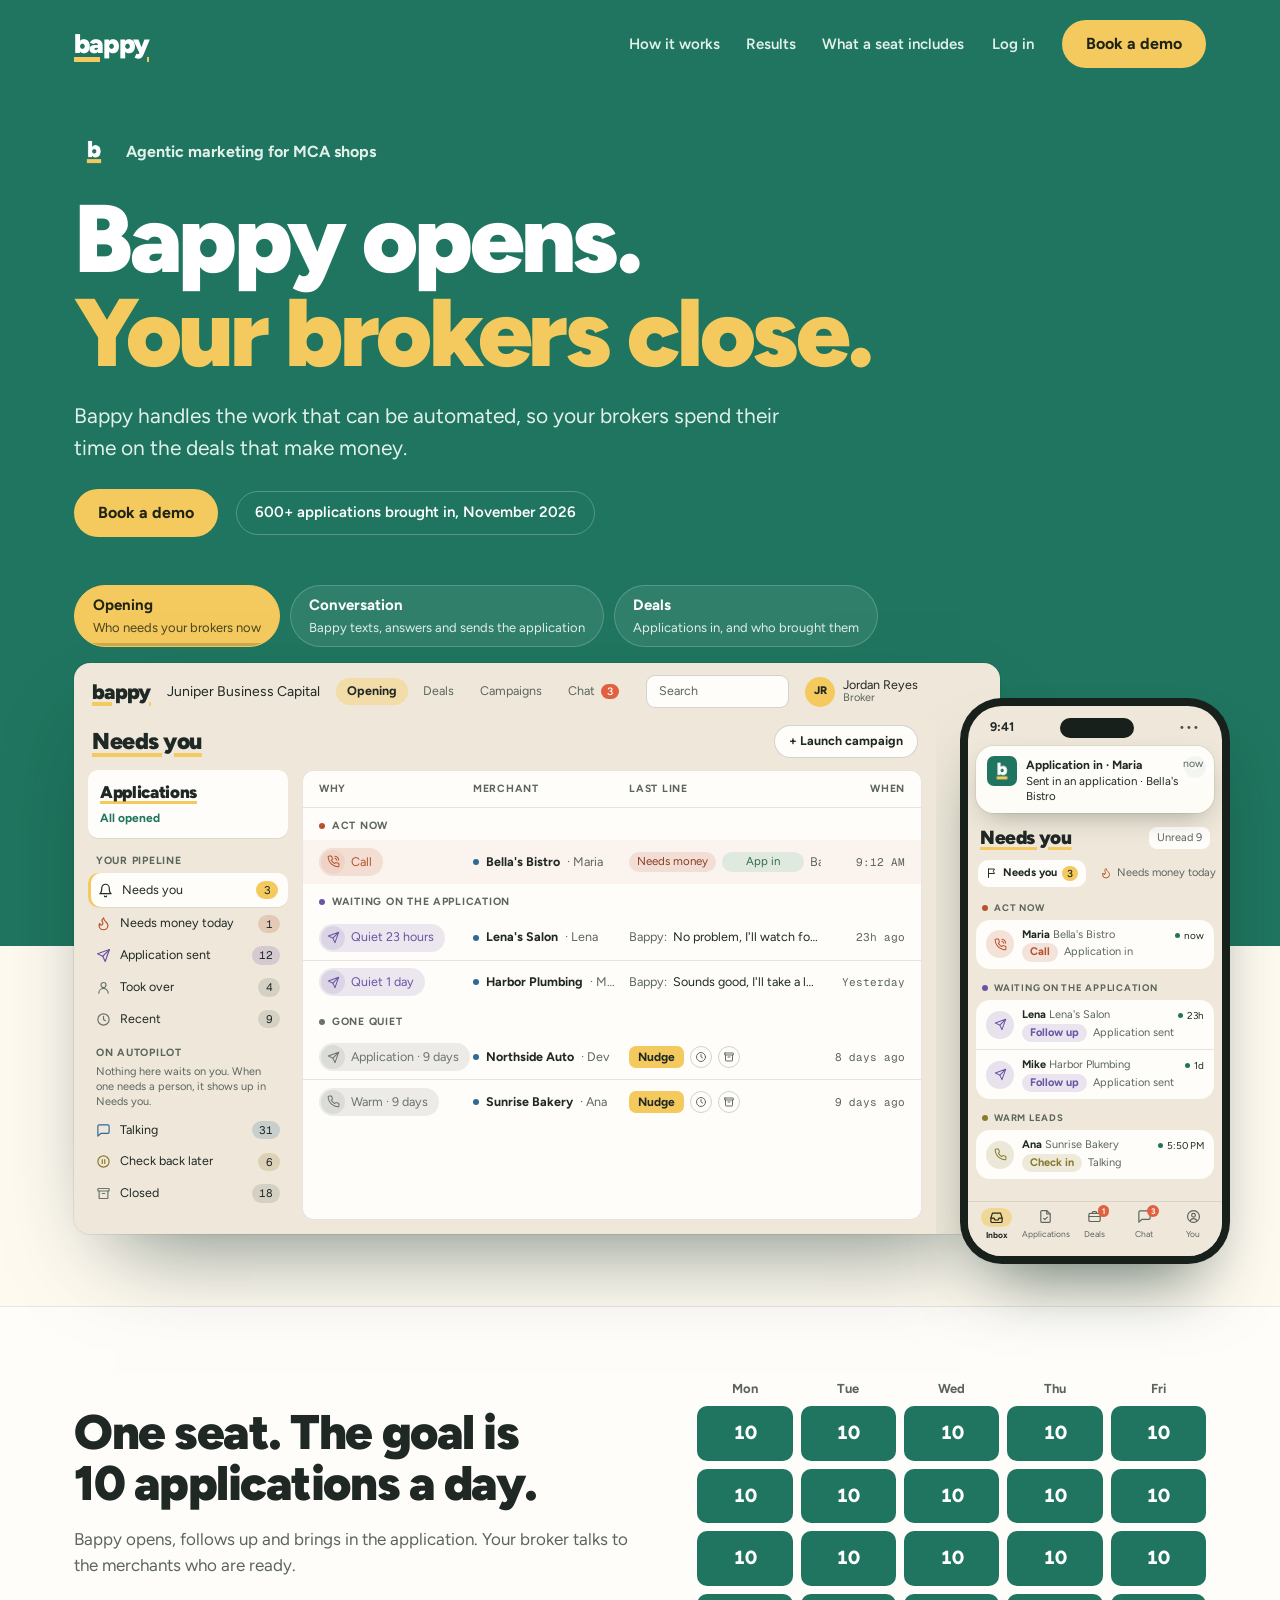
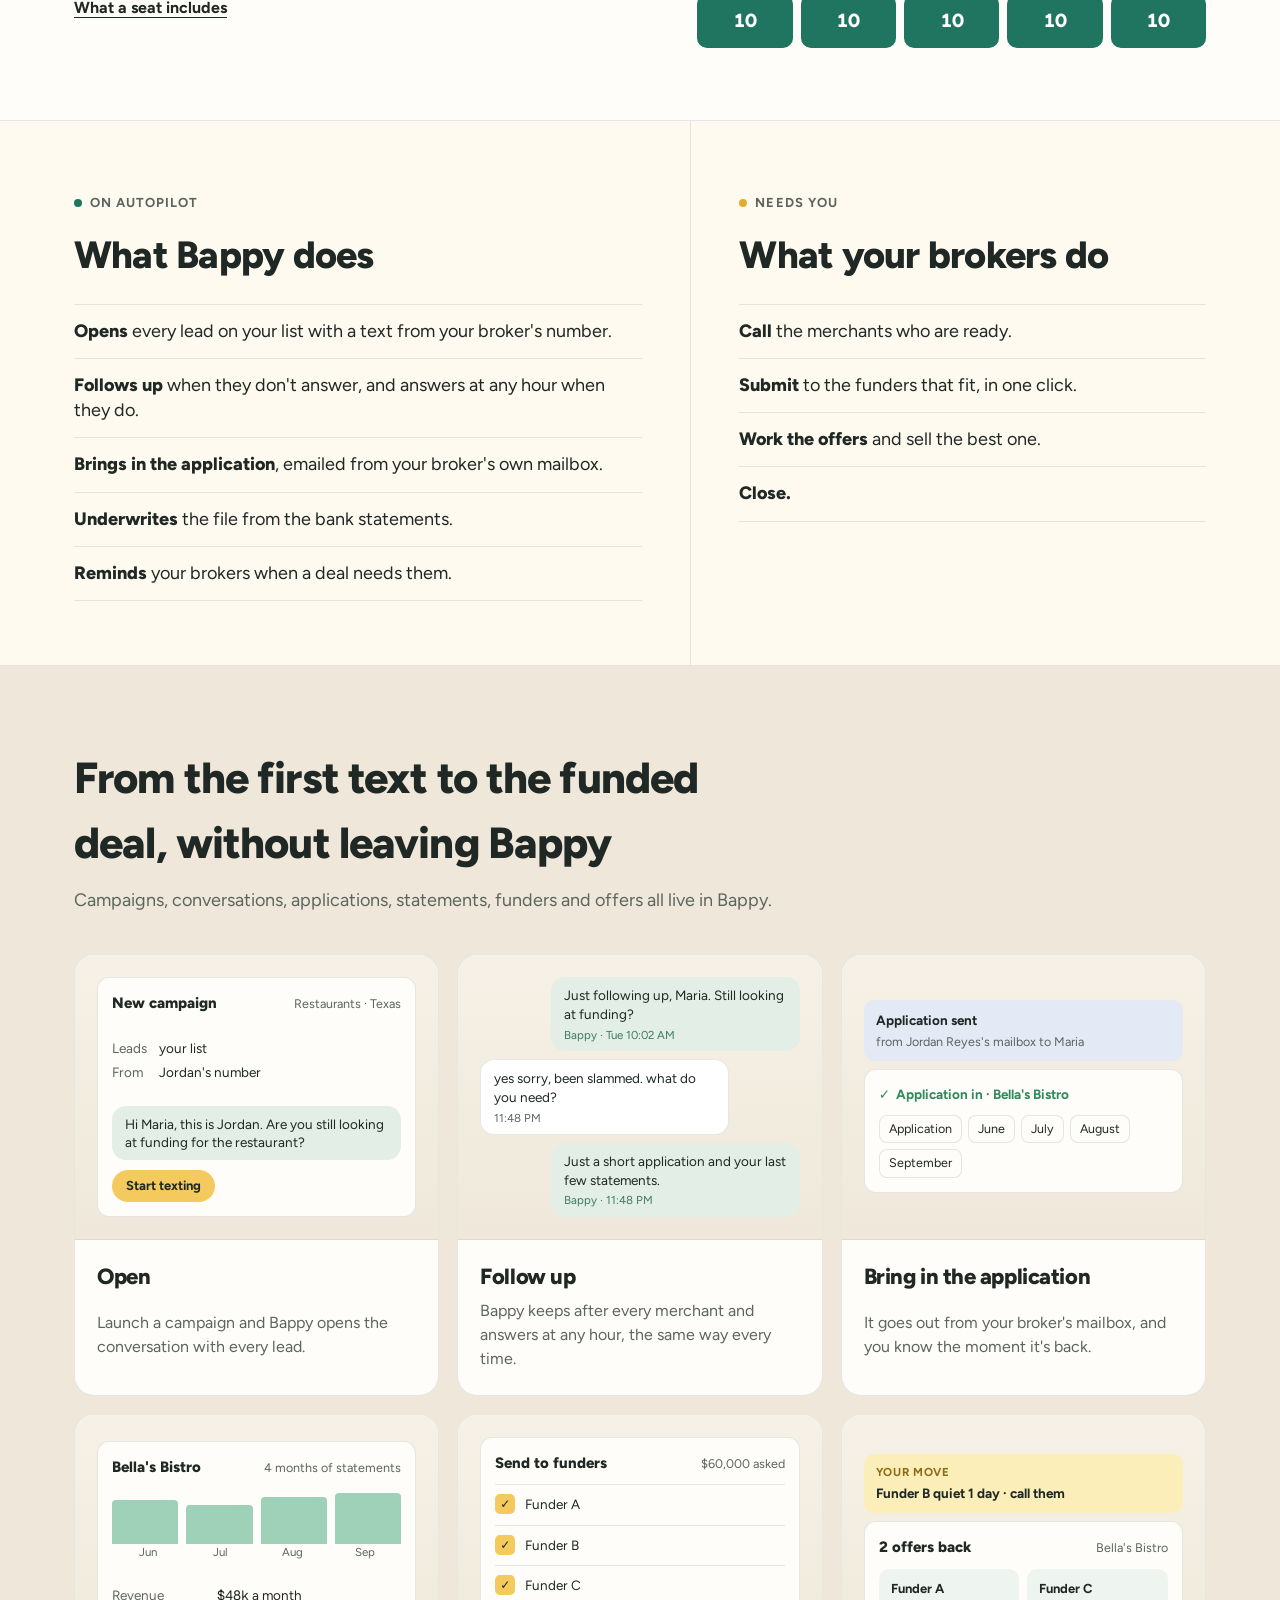
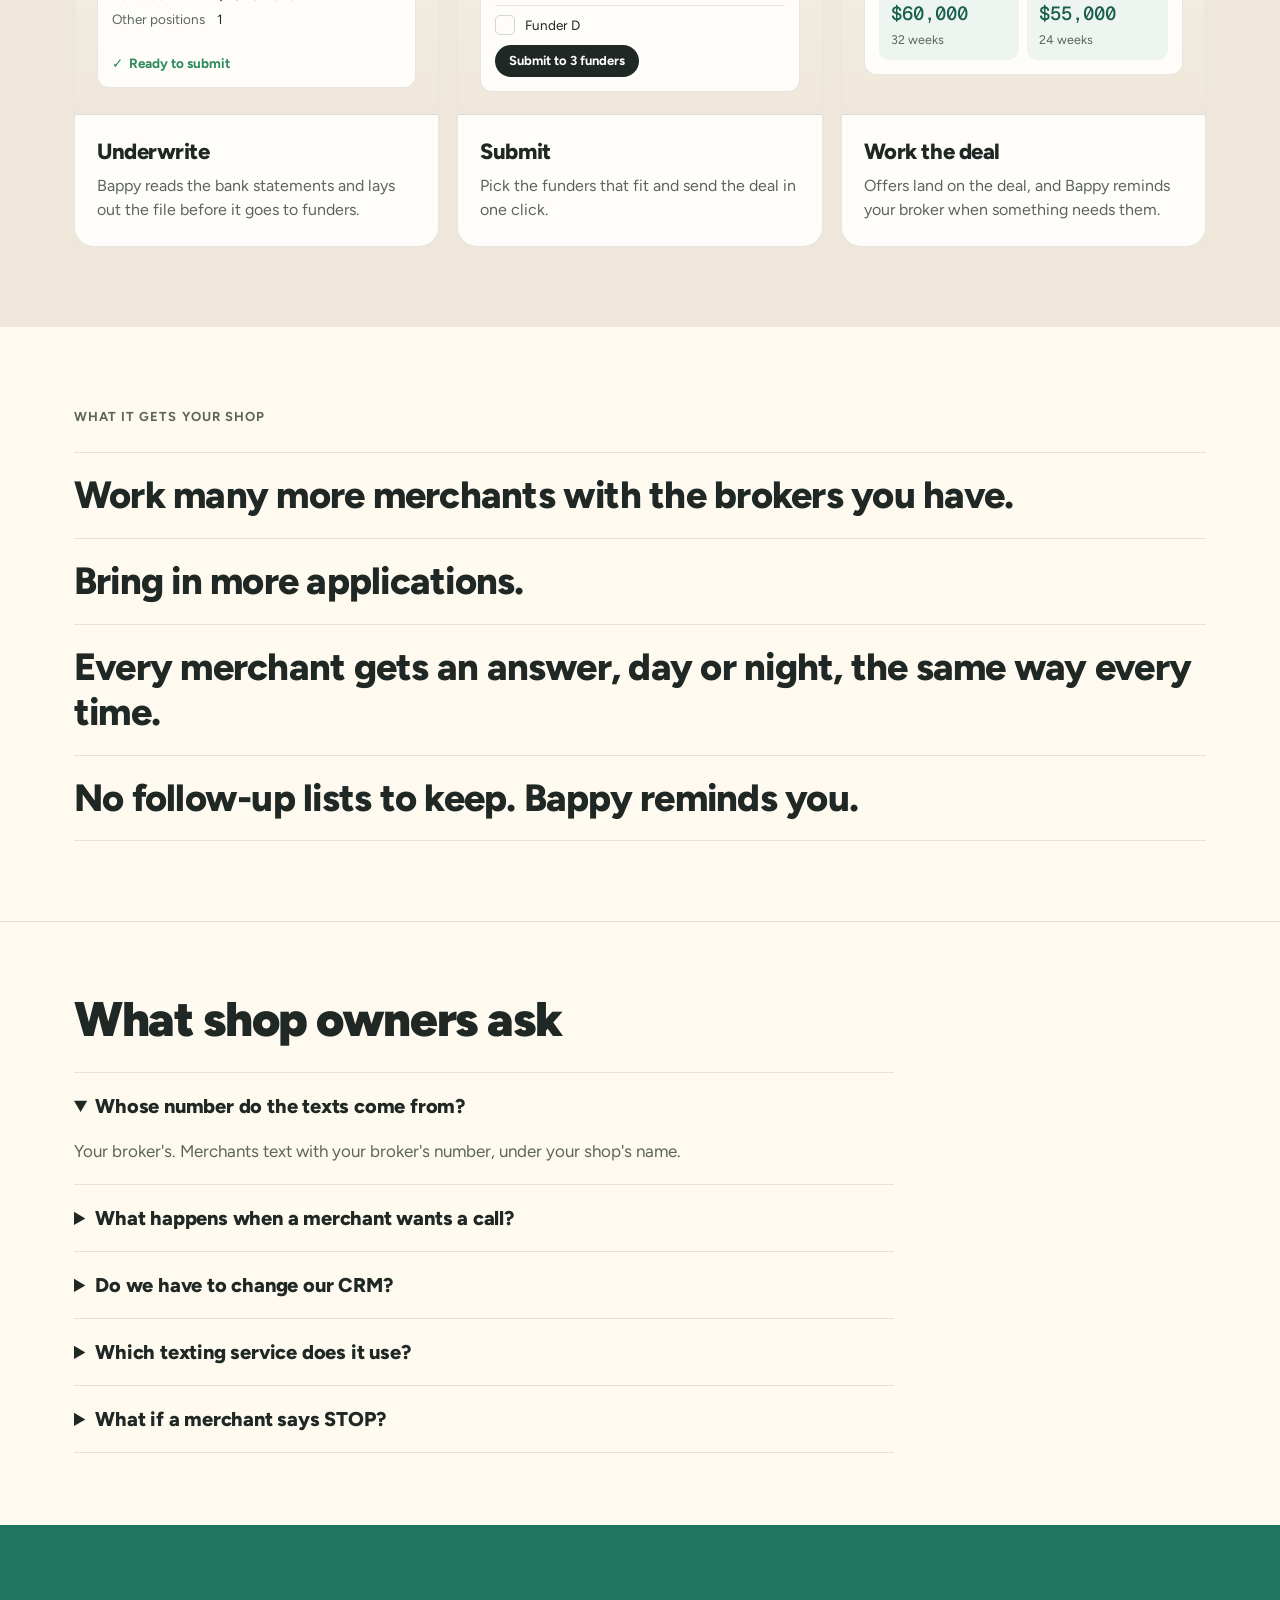
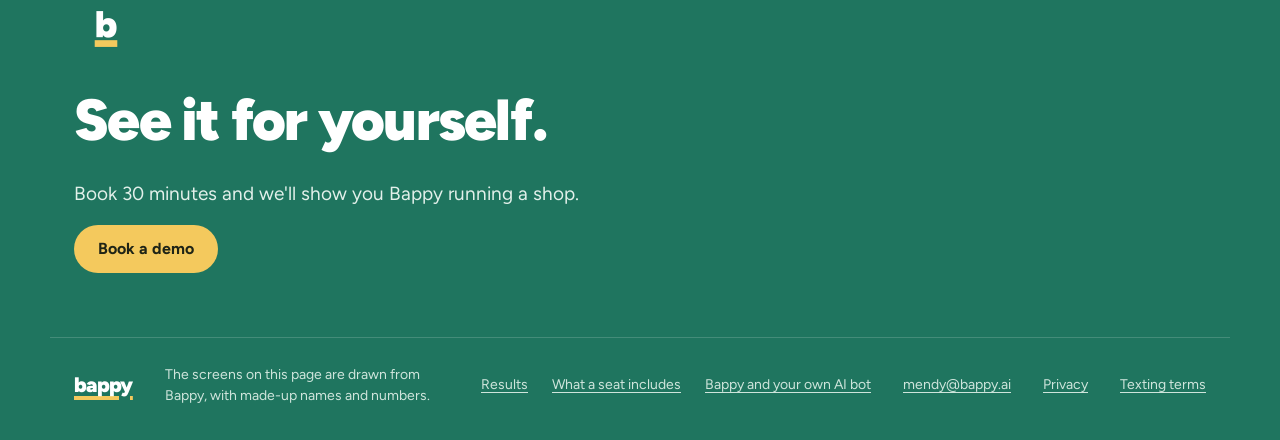
==== commit 4d4a2dfd: "Results, seat, own-AI-bot and demo pages; share picture, sitemap, visitor count Co-Authored-By: Clau" ====
--- a/index.html
+++ b/index.html
@@ -4,2171 +4,28 @@
     <meta charset="utf-8" />
     <meta name="viewport" content="width=device-width, initial-scale=1" />
     <title>Bappy | Agentic marketing for MCA shops</title>
-    <meta
-      name="description"
-      content="Bappy: agentic marketing for MCA shops. It opens and follows up with every lead, brings in the application and underwrites the file, so your brokers spend their time closing."
-    />
+    <meta name="description" content="For merchant cash advance (MCA) brokers and ISOs. Bappy texts and follows up with every lead, brings in the application and reads the bank statements, so your brokers spend their time closing." />
+    <link rel="canonical" href="https://bappy.ai/" />
     <meta property="og:title" content="Bappy | Agentic marketing for MCA shops" />
-    <meta
-      property="og:description"
-      content="Bappy handles the work that can be automated, so your brokers spend their time on the deals that make money."
-    />
+    <meta property="og:description" content="For merchant cash advance (MCA) brokers and ISOs. Bappy texts and follows up with every lead, brings in the application and reads the bank statements, so your brokers spend their time closing." />
     <meta property="og:url" content="https://bappy.ai/" />
     <meta property="og:type" content="website" />
+    <meta property="og:site_name" content="Bappy" />
+    <meta property="og:image" content="https://bappy.ai/share.png" />
+    <meta property="og:image:width" content="1200" />
+    <meta property="og:image:height" content="630" />
+    <meta property="og:image:alt" content="Bappy opens. Your brokers close." />
+    <meta name="twitter:card" content="summary_large_image" />
     <meta name="theme-color" content="#1f755f" />
-    <link rel="icon" type="image/png" href="favicon.png" />
-    <link rel="apple-touch-icon" href="apple-touch-icon.png" />
+    <link rel="icon" type="image/png" href="/favicon.png" />
+    <link rel="apple-touch-icon" href="/apple-touch-icon.png" />
     <link rel="preconnect" href="https://fonts.googleapis.com" />
     <link rel="preconnect" href="https://fonts.gstatic.com" crossorigin />
-    <link
-      rel="stylesheet"
-      href="https://fonts.googleapis.com/css2?family=Figtree:wght@400;500;600;700;800;900&family=Geist+Mono:wght@400;500&display=swap"
-    />
-    <style>
-      /* Layout: green hero (wordmark, big two-line promise, a simplified Bappy screen + phone),
-         then two lists (what Bappy does / what your brokers do), six abilities each shown as a
-         simplified Bappy component, what it gets the shop, and a green demo call to action. */
-      :root {
-        --green: #1f755f;
-        --green-deep: #185f4d;
-        --green-text: #e2f0ea;
-        --yellow: #f4c95d;
-        --ink: #1f2824;
-        --soft: #5b655e;
-        --sand: #efe8da;
-        --paper: #fffdf9;
-        --cream: #fffaf0;
-        --rule: #1c2b241c;
-        --edge: #1c2b2430;
-        --bubble-bappy: #e2eee6;
-        --bubble-email: #e3eaf6;
-        --dot-call: #d0573a;
-        --dot-talk: #3f74b8;
-        --dot-app: #2f8a5f;
-        --dot-sent: #7a64c6;
-        --font: "Figtree", "Avenir Next", "Segoe UI", system-ui, sans-serif;
-        --mono: "Geist Mono", ui-monospace, "SF Mono", Menlo, monospace;
-      }
-
-      * {
-        box-sizing: border-box;
-      }
-
-      html {
-        scroll-behavior: smooth;
-      }
-
-      body {
-        background: var(--cream);
-        color: var(--ink);
-        font-family: var(--font);
-        font-size: 16px;
-        line-height: 1.5;
-        margin: 0;
-        -webkit-font-smoothing: antialiased;
-      }
-
-      h1,
-      h2,
-      h3,
-      p {
-        margin: 0;
-      }
-
-      h1,
-      h2,
-      h3 {
-        letter-spacing: -0.02em;
-        text-wrap: balance;
-      }
-
-      a {
-        color: inherit;
-        text-decoration: none;
-      }
-
-      .in {
-        margin: 0 auto;
-        max-width: 1180px;
-        padding-inline: 24px;
-      }
-
-      .wordmark {
-        font-size: 27px;
-        font-weight: 900;
-        letter-spacing: -0.03em;
-        text-decoration: underline;
-        text-decoration-color: var(--yellow);
-        text-decoration-thickness: 5px;
-        text-underline-offset: 4px;
-      }
-
-      .btn {
-        align-items: center;
-        border-radius: 999px;
-        display: inline-flex;
-        font-size: 16px;
-        font-weight: 700;
-        justify-content: center;
-        min-height: 48px;
-        padding: 0 24px;
-        transition: filter 150ms ease;
-        white-space: nowrap;
-      }
-
-      .btn:hover {
-        filter: brightness(1.05);
-      }
-
-      .btn:focus-visible,
-      .nav-links a:focus-visible,
-      .nav-login:focus-visible {
-        outline: 2px solid var(--yellow);
-        outline-offset: 3px;
-      }
-
-      .btn-yellow {
-        background: var(--yellow);
-        color: #1f2416;
-      }
-
-      .label {
-        align-items: center;
-        color: var(--soft);
-        display: flex;
-        font-size: 13px;
-        font-weight: 700;
-        gap: 8px;
-        letter-spacing: 0.08em;
-        text-transform: uppercase;
-      }
-
-      .sr {
-        clip: rect(0 0 0 0);
-        height: 1px;
-        margin: -1px;
-        overflow: hidden;
-        position: absolute;
-        white-space: nowrap;
-        width: 1px;
-      }
-
-      .dot {
-        border-radius: 50%;
-        display: inline-block;
-        flex: none;
-        height: 8px;
-        width: 8px;
-      }
-
-      /* ── Hero ── */
-      .top {
-        background: var(--green);
-        color: #fff;
-      }
-
-      .nav {
-        align-items: center;
-        display: flex;
-        gap: 28px;
-        padding-block: 20px;
-      }
-
-      .nav-links {
-        color: var(--green-text);
-        display: flex;
-        font-size: 15px;
-        font-weight: 600;
-        gap: 26px;
-        margin-left: auto;
-      }
-
-      .nav-login {
-        color: var(--green-text);
-        font-size: 15px;
-        font-weight: 600;
-        white-space: nowrap;
-      }
-
-      .nav-login:hover {
-        color: #fff;
-        text-decoration: underline;
-        text-underline-offset: 4px;
-      }
-
-      .hero {
-        display: grid;
-        gap: 20px;
-        padding-block: 44px 48px;
-      }
-
-      .kicker {
-        align-items: center;
-        color: var(--green-text);
-        display: flex;
-        font-size: 16px;
-        font-weight: 700;
-        gap: 12px;
-      }
-
-      .kicker img {
-        border-radius: 10px;
-        height: 40px;
-        width: 40px;
-      }
-
-      .hero h1 {
-        max-width: 12em;
-        font-size: clamp(46px, 7.6vw, 96px);
-        font-weight: 900;
-        letter-spacing: -0.035em;
-        line-height: 0.98;
-      }
-
-      .hero h1 span {
-        color: var(--yellow);
-        display: block;
-      }
-
-      .hero-sub {
-        color: var(--green-text);
-        font-size: clamp(18px, 1.7vw, 21px);
-        max-width: 34em;
-      }
-
-      .hero-acts {
-        align-items: center;
-        display: flex;
-        flex-wrap: wrap;
-        gap: 12px 18px;
-        margin-top: 6px;
-      }
-
-      .hero-url {
-        color: #cfe5dc;
-        font-family: var(--mono);
-        font-size: 14px;
-      }
-
-      .stagewrap {
-        padding-bottom: 72px;
-        position: relative;
-      }
-
-      .stagewrap::before {
-        background: var(--green);
-        content: "";
-        inset: 0 0 50% 0;
-        position: absolute;
-      }
-
-      .stage {
-        --phone: 270px;
-        --overlap: 64px;
-        position: relative;
-      }
-
-      /* The real Bappy screens, redrawn: a broker's Needs you list on the website and in the
-         phone app, with the product's own symbols, colours and words (calm look, 2026-10). */
-      .ico {
-        fill: none;
-        flex: none;
-        height: 16px;
-        stroke: currentColor;
-        stroke-linecap: round;
-        stroke-linejoin: round;
-        stroke-width: 1.9;
-        width: 16px;
-      }
-
-      .pa {
-        --cat-call: #b8522c;
-        --cat-wait: #6a54a6;
-        --cat-quiet: #6b736c;
-        --cat-in: #2f7a55;
-        --unread: #2f6a95;
-        background: var(--sand);
-        border-radius: 16px;
-        box-shadow: 0 44px 90px -40px #0b2a2199, 0 0 0 1px #0b2a2114;
-        display: grid;
-        font-size: 12.5px;
-        grid-template-columns: minmax(0, 1fr);
-        overflow: hidden;
-        padding-right: var(--overlap);
-        width: calc(100% - var(--phone) + var(--overlap));
-      }
-
-      .pa-top {
-        align-items: center;
-        display: flex;
-        gap: 16px;
-        padding: 12px 18px;
-        white-space: nowrap;
-      }
-
-      .pa-top .wordmark {
-        font-size: 21px;
-        text-decoration-thickness: 4px;
-        text-underline-offset: 3px;
-      }
-
-      .pa-shop {
-        font-size: 14px;
-      }
-
-      .pa-nav {
-        color: var(--soft);
-        display: flex;
-        gap: 4px;
-      }
-
-      .pa-nav span {
-        align-items: center;
-        border-radius: 999px;
-        display: inline-flex;
-        gap: 6px;
-        padding: 4px 11px;
-      }
-
-      .pa-nav .on {
-        background: #f4c95d66;
-        color: var(--ink);
-        font-weight: 700;
-      }
-
-      .pa-nav b {
-        background: #e0603f;
-        border-radius: 999px;
-        color: #fff;
-        font-family: var(--mono);
-        font-size: 10.5px;
-        font-weight: 500;
-        padding: 0 6px;
-      }
-
-      .pa-search {
-        background: var(--paper);
-        border: 1px solid #1c2b2433;
-        border-radius: 9px;
-        color: var(--soft);
-        margin-left: auto;
-        padding: 6px 12px;
-        width: 150px;
-      }
-
-      .pa-me {
-        align-items: center;
-        display: flex;
-        gap: 8px;
-        line-height: 1.15;
-      }
-
-      .pa-me i {
-        align-items: center;
-        background: var(--yellow);
-        border-radius: 50%;
-        display: inline-flex;
-        font-size: 11px;
-        font-style: normal;
-        font-weight: 800;
-        height: 30px;
-        justify-content: center;
-        width: 30px;
-      }
-
-      .pa-me small {
-        color: var(--soft);
-        display: block;
-        font-size: 11px;
-      }
-
-      .pa-head {
-        align-items: center;
-        display: flex;
-        justify-content: space-between;
-        padding: 4px 18px 12px;
-      }
-
-      .pa-title {
-        font-size: 23px;
-        font-weight: 900;
-        letter-spacing: -0.02em;
-        text-decoration: underline;
-        text-decoration-color: var(--yellow);
-        text-decoration-thickness: 4px;
-        text-underline-offset: 4px;
-      }
-
-      .pa-launch {
-        background: var(--paper);
-        border: 1px solid #1c2b2433;
-        border-radius: 999px;
-        font-weight: 700;
-        padding: 6px 14px;
-      }
-
-      .pa-body {
-        display: grid;
-        gap: 14px;
-        grid-template-columns: 200px minmax(0, 1fr);
-        padding: 0 14px 14px;
-      }
-
-      .pa-rail {
-        align-content: start;
-        display: grid;
-        gap: 1px;
-      }
-
-      .pa-home {
-        align-items: center;
-        background: var(--paper);
-        border-radius: 10px;
-        box-shadow: inset 3px 0 0 var(--yellow), 0 1px 0 #1c2b2414;
-        display: flex;
-        font-size: 14px;
-        justify-content: space-between;
-        margin-bottom: 8px;
-        padding: 9px 12px;
-      }
-
-      .pa-n {
-        background: color-mix(in srgb, var(--c, var(--cat-quiet)) 20%, transparent);
-        border-radius: 999px;
-        color: var(--ink);
-        font-family: var(--mono);
-        font-size: 11px;
-        min-width: 22px;
-        padding: 1px 7px;
-        text-align: center;
-      }
-
-      .pa-home .pa-n {
-        background: var(--yellow);
-      }
-
-      /* The platform's Applications card on top of the Opening rail (2026-10-19). */
-      .pa-apps {
-        background: var(--paper);
-        border-radius: 10px;
-        box-shadow: 0 1px 0 #1c2b2414;
-        display: grid;
-        gap: 3px;
-        margin-bottom: 4px;
-        padding: 10px 12px 11px;
-      }
-
-      .pa-apps b {
-        font-size: 17px;
-        font-weight: 900;
-        letter-spacing: -0.02em;
-        text-decoration: underline;
-        text-decoration-color: var(--yellow);
-        text-decoration-thickness: 3px;
-        text-underline-offset: 3px;
-      }
-
-      .pa-apps span {
-        color: var(--green);
-        font-size: 12px;
-        font-weight: 700;
-      }
-
-      .pa-f.on {
-        background: var(--paper);
-        border-radius: 10px;
-        box-shadow: inset 3px 0 0 var(--yellow), 0 1px 0 #1c2b2414;
-        padding: 8px 10px;
-      }
-
-      .pa-f.on .ico {
-        color: var(--ink);
-      }
-
-      .pa-f.on .pa-n {
-        background: var(--yellow);
-      }
-
-      .pa-group {
-        color: var(--soft);
-        font-size: 10.5px;
-        font-weight: 700;
-        letter-spacing: 0.07em;
-        margin: 10px 8px 3px;
-        text-transform: uppercase;
-      }
-
-      .pa-f {
-        align-items: center;
-        display: flex;
-        gap: 9px;
-        padding: 6px 8px;
-      }
-
-      .pa-f .ico {
-        color: var(--c, var(--cat-quiet));
-        height: 15px;
-        width: 15px;
-      }
-
-      .pa-f .pa-n {
-        margin-left: auto;
-      }
-
-      .pa-note {
-        color: var(--soft);
-        font-size: 11px;
-        line-height: 1.35;
-        padding: 0 8px 4px;
-      }
-
-      .pa-list {
-        background: var(--paper);
-        border: 1px solid var(--rule);
-        border-radius: 12px;
-        min-width: 0;
-        overflow: hidden;
-      }
-
-      .pa-cols,
-      .pa-r {
-        align-items: center;
-        column-gap: 14px;
-        display: grid;
-        grid-template-columns: 140px minmax(0, 1fr) minmax(0, 1.35fr) 70px;
-        padding: 0 16px;
-      }
-
-      .pa-cols {
-        border-bottom: 1px solid var(--rule);
-        color: var(--soft);
-        font-size: 10.5px;
-        font-weight: 700;
-        letter-spacing: 0.07em;
-        padding-block: 10px;
-        text-transform: uppercase;
-      }
-
-      .pa-cols span:last-child,
-      .pa-when {
-        text-align: right;
-      }
-
-      .pa-sec {
-        align-items: center;
-        color: var(--soft);
-        display: flex;
-        font-size: 10.5px;
-        font-weight: 700;
-        gap: 7px;
-        letter-spacing: 0.07em;
-        padding: 10px 16px 6px;
-        text-transform: uppercase;
-      }
-
-      .pa-sec i {
-        background: var(--c);
-        border-radius: 50%;
-        height: 6px;
-        width: 6px;
-      }
-
-      .pa-r {
-        border-top: 1px solid var(--rule);
-        min-height: 44px;
-        padding-block: 7px;
-      }
-
-      .pa-sec + .pa-r {
-        border-top: 0;
-      }
-
-      .pa-r.act {
-        background: #fbf3ed;
-      }
-
-      .why {
-        align-items: center;
-        background: color-mix(in srgb, var(--c) 13%, transparent);
-        border-radius: 15px;
-        color: var(--c);
-        display: inline-flex;
-        font-size: 12.5px;
-        gap: 6px;
-        justify-self: start;
-        padding: 2px 11px 2px 2px;
-        white-space: nowrap;
-      }
-
-      .why i {
-        align-items: center;
-        background: color-mix(in srgb, var(--c) 24%, var(--paper));
-        border-radius: 50%;
-        display: inline-flex;
-        height: 24px;
-        justify-content: center;
-        width: 24px;
-      }
-
-      .why .ico {
-        height: 13px;
-        width: 13px;
-      }
-
-      .pa-who {
-        align-items: center;
-        display: flex;
-        gap: 7px;
-        min-width: 0;
-        white-space: nowrap;
-      }
-
-      .pa-who::before {
-        background: var(--unread);
-        border-radius: 50%;
-        content: "";
-        flex: none;
-        height: 6px;
-        width: 6px;
-      }
-
-      .pa-who b {
-        font-weight: 700;
-      }
-
-      .pa-who span {
-        color: var(--soft);
-        overflow: hidden;
-        text-overflow: ellipsis;
-      }
-
-      .pa-last {
-        align-items: center;
-        color: var(--ink);
-        display: flex;
-        gap: 6px;
-        min-width: 0;
-        overflow: hidden;
-        white-space: nowrap;
-      }
-
-      .pa-last em {
-        color: var(--soft);
-        font-style: normal;
-      }
-
-      .pa-last .txt {
-        overflow: hidden;
-        text-overflow: ellipsis;
-      }
-
-      .tag {
-        border-radius: 999px;
-        flex: none;
-        font-size: 11.5px;
-        padding: 1px 8px;
-      }
-
-      .tag.money {
-        background: #f2ded4;
-        color: #8a3d22;
-      }
-
-      .tag.in {
-        background: #dfe9df;
-        color: #2f6b47;
-      }
-
-      .nudge {
-        background: var(--yellow);
-        border-radius: 7px;
-        flex: none;
-        font-weight: 700;
-        font-size: 12px;
-        padding: 2px 9px;
-      }
-
-      .ring {
-        align-items: center;
-        border: 1px solid #1c2b2433;
-        border-radius: 50%;
-        color: var(--soft);
-        display: inline-flex;
-        flex: none;
-        height: 22px;
-        justify-content: center;
-        width: 22px;
-      }
-
-      .ring .ico {
-        height: 12px;
-        width: 12px;
-      }
-
-      .pa-when {
-        color: var(--soft);
-        font-family: var(--mono);
-        font-size: 11px;
-        white-space: nowrap;
-      }
-
-      /* The phone app, with the real push for an application coming in. */
-      .pp {
-        background: #18201c;
-        border-radius: 42px;
-        bottom: -30px;
-        box-shadow: 0 40px 70px -30px #0b2a21aa;
-        padding: 8px;
-        position: absolute;
-        right: 0;
-        width: var(--phone);
-      }
-
-      .pp-screen {
-        aspect-ratio: 9 / 19.5;
-        background: var(--sand);
-        border-radius: 34px;
-        display: flex;
-        flex-direction: column;
-        font-size: 11px;
-        overflow: hidden;
-        position: relative;
-      }
-
-      .pp-status {
-        align-items: center;
-        display: flex;
-        font-size: 12.5px;
-        font-weight: 700;
-        justify-content: space-between;
-        padding: 12px 22px 6px;
-      }
-
-      .pp-status i {
-        background: #18201c;
-        border-radius: 999px;
-        height: 20px;
-        width: 74px;
-      }
-
-      .pp-status span:last-child {
-        letter-spacing: 1px;
-        opacity: 0.8;
-      }
-
-      .pp-push {
-        background: #fffdf9f0;
-        border-radius: 18px;
-        box-shadow: 0 10px 28px -10px #1c2b2466, 0 0 0 1px #1c2b2410;
-        column-gap: 9px;
-        display: grid;
-        grid-template-columns: 30px minmax(0, 1fr) auto;
-        left: 8px;
-        padding: 10px 11px;
-        position: absolute;
-        right: 8px;
-        top: 40px;
-        z-index: 2;
-      }
-
-      .pp-push img {
-        border-radius: 7px;
-        grid-row: span 2;
-        height: 30px;
-        width: 30px;
-      }
-
-      .pp-push b {
-        font-size: 12px;
-        font-weight: 700;
-      }
-
-      .pp-push small {
-        color: var(--soft);
-        font-size: 10.5px;
-      }
-
-      .pp-push span {
-        font-size: 11.5px;
-        grid-column: 2 / 4;
-        line-height: 1.3;
-      }
-
-      .pp-search {
-        align-items: center;
-        background: var(--paper);
-        border-radius: 999px;
-        color: var(--soft);
-        display: flex;
-        gap: 8px;
-        margin: 6px 10px 0;
-        padding: 6px 6px 6px 12px;
-      }
-
-      .pp-search i {
-        align-items: center;
-        background: var(--green);
-        border-radius: 50%;
-        color: #fff;
-        display: inline-flex;
-        font-style: normal;
-        font-weight: 700;
-        height: 22px;
-        justify-content: center;
-        margin-left: auto;
-        width: 22px;
-      }
-
-      .pp-head {
-        align-items: center;
-        display: flex;
-        justify-content: space-between;
-        padding: 40px 12px 8px;
-      }
-
-      .pp-head b {
-        font-size: 19px;
-        font-weight: 900;
-        letter-spacing: -0.02em;
-        text-decoration: underline;
-        text-decoration-color: var(--yellow);
-        text-decoration-thickness: 3px;
-        text-underline-offset: 3px;
-      }
-
-      .pp-head span {
-        background: var(--paper);
-        border-radius: 8px;
-        color: var(--soft);
-        padding: 3px 8px;
-      }
-
-      .pp-chips {
-        display: flex;
-        gap: 6px;
-        padding: 0 10px 8px;
-        white-space: nowrap;
-      }
-
-      .pp-chips span {
-        align-items: center;
-        border-radius: 10px;
-        color: var(--soft);
-        display: inline-flex;
-        gap: 5px;
-        padding: 5px 8px;
-      }
-
-      .pp-chips .on {
-        background: var(--paper);
-        color: var(--ink);
-        font-weight: 700;
-      }
-
-      .pp-chips .ico {
-        height: 12px;
-        width: 12px;
-      }
-
-      .pp-chips b {
-        background: var(--yellow);
-        border-radius: 999px;
-        font-family: var(--mono);
-        font-size: 10px;
-        font-weight: 500;
-        padding: 0 5px;
-      }
-
-      .pp-sec {
-        align-items: center;
-        color: var(--soft);
-        display: flex;
-        font-size: 9.5px;
-        font-weight: 700;
-        gap: 6px;
-        letter-spacing: 0.08em;
-        padding: 6px 14px 5px;
-        text-transform: uppercase;
-      }
-
-      .pp-sec i {
-        background: var(--c);
-        border-radius: 50%;
-        height: 6px;
-        width: 6px;
-      }
-
-      .pp-card {
-        background: var(--paper);
-        border-radius: 14px;
-        margin: 0 8px 6px;
-      }
-
-      .pp-r {
-        align-items: center;
-        column-gap: 8px;
-        display: grid;
-        grid-template-columns: 28px minmax(0, 1fr) auto;
-        padding: 7px 10px;
-      }
-
-      .pp-r + .pp-r {
-        border-top: 1px solid var(--rule);
-      }
-
-      .pp-r > i {
-        align-items: center;
-        background: color-mix(in srgb, var(--c) 16%, var(--paper));
-        border-radius: 50%;
-        color: var(--c);
-        display: inline-flex;
-        grid-row: span 2;
-        height: 28px;
-        justify-content: center;
-        width: 28px;
-      }
-
-      .pp-r > i .ico {
-        height: 13px;
-        width: 13px;
-      }
-
-      .pp-r b {
-        font-weight: 700;
-        overflow: hidden;
-        text-overflow: ellipsis;
-        white-space: nowrap;
-      }
-
-      .pp-r b span {
-        color: var(--soft);
-        font-weight: 400;
-      }
-
-      .pp-r small {
-        align-items: center;
-        display: flex;
-        font-size: 10px;
-        gap: 4px;
-      }
-
-      .pp-r small::before {
-        background: var(--green);
-        border-radius: 50%;
-        content: "";
-        height: 5px;
-        width: 5px;
-      }
-
-      .pp-r em {
-        align-items: center;
-        color: var(--soft);
-        display: flex;
-        font-style: normal;
-        gap: 6px;
-        grid-column: 2 / 4;
-      }
-
-      .pp-r em u {
-        background: color-mix(in srgb, var(--c) 15%, var(--paper));
-        border-radius: 999px;
-        color: var(--c);
-        font-weight: 700;
-        padding: 1px 8px;
-        text-decoration: none;
-      }
-
-      .pp-tabs {
-        background: var(--sand);
-        border-top: 1px solid var(--rule);
-        display: grid;
-        grid-template-columns: repeat(5, minmax(0, 1fr));
-        margin-top: auto;
-        padding: 6px 4px 14px;
-      }
-
-      .pp-tabs span {
-        align-items: center;
-        color: var(--soft);
-        display: grid;
-        font-size: 8.5px;
-        gap: 2px;
-        justify-items: center;
-        position: relative;
-      }
-
-      .pp-tabs .ico {
-        height: 15px;
-        width: 15px;
-      }
-
-      .pp-tabs .on {
-        color: var(--ink);
-        font-weight: 700;
-      }
-
-      .pp-tabs .on .ico {
-        background: #f4c95d88;
-        border-radius: 999px;
-        box-sizing: content-box;
-        padding: 2px 8px;
-      }
-
-      .pp-tabs b {
-        background: #e0603f;
-        border-radius: 999px;
-        color: #fff;
-        font-size: 8px;
-        left: 56%;
-        padding: 0 4px;
-        position: absolute;
-        top: -3px;
-      }
-
-      /* Switching the screen: Opening, Conversation, Deals. */
-      .pa-switch {
-        display: flex;
-        flex-wrap: wrap;
-        gap: 8px 10px;
-        margin-bottom: 16px;
-      }
-
-      .pa-switch button {
-        background: #ffffff14;
-        border: 1px solid #ffffff33;
-        border-radius: 999px;
-        color: #fff;
-        cursor: pointer;
-        display: grid;
-        font: inherit;
-        gap: 1px;
-        overflow: hidden;
-        padding: 8px 18px 9px;
-        position: relative;
-        text-align: left;
-      }
-
-      .pa-switch button b {
-        font-size: 15px;
-        font-weight: 700;
-      }
-
-      .pa-switch button span {
-        color: var(--green-text);
-        font-size: 13px;
-      }
-
-      .pa-switch button[aria-selected="true"] {
-        background: var(--yellow);
-        border-color: var(--yellow);
-        color: #1f2416;
-      }
-
-      .pa-switch button[aria-selected="true"] span {
-        color: #4a4520;
-      }
-
-      .pa-switch button:focus-visible {
-        outline: 2px solid #fff;
-        outline-offset: 2px;
-      }
-
-      .pa-switch button i {
-        background: #1f241633;
-        bottom: 0;
-        height: 3px;
-        left: 0;
-        position: absolute;
-        width: 0;
-      }
-
-      .pa-switch.running button[aria-selected="true"] i {
-        animation: pa-fill var(--every, 7s) linear forwards;
-      }
-
-      @keyframes pa-fill {
-        to {
-          width: 100%;
-        }
-      }
-
-      /* The screens sit on top of each other: the next one fades in over the last. */
-      .pa-view {
-        background: var(--sand);
-        display: flex;
-        flex-direction: column;
-        grid-area: 2 / 1;
-        min-height: 514px;
-        transition: opacity 0.7s ease;
-        z-index: 1;
-      }
-
-      .pa-view[hidden] {
-        display: flex;
-        opacity: 0;
-        transition: opacity 0s linear 0.7s, visibility 0s linear 0.7s;
-        visibility: hidden;
-        z-index: 0;
-      }
-
-      .pa-view > .pa-body {
-        flex: 1;
-      }
-
-      .pa-nav span[data-go] {
-        cursor: pointer;
-      }
-
-      /* Deals: the Application in list, and where each application came from. */
-      .pa-f .pa-dot {
-        background: var(--c);
-        border-radius: 50%;
-        height: 8px;
-        margin: 0 4px;
-        width: 8px;
-      }
-
-      .dl-filters {
-        align-items: center;
-        border-bottom: 1px solid var(--rule);
-        display: flex;
-        flex-wrap: wrap;
-        gap: 8px 14px;
-        padding: 10px 16px;
-      }
-
-      .dl-seg {
-        border: 1px solid #1c2b2433;
-        border-radius: 999px;
-        display: inline-flex;
-        overflow: hidden;
-      }
-
-      .dl-seg span {
-        color: var(--soft);
-        padding: 3px 11px;
-        white-space: nowrap;
-      }
-
-      .dl-seg span:first-child {
-        background: var(--ink);
-        color: #fff;
-      }
-
-      .dl-seg small {
-        font-family: var(--mono);
-        font-size: 10.5px;
-        margin-left: 3px;
-        opacity: 0.8;
-      }
-
-      .dl-cols,
-      .dl-r {
-        align-items: center;
-        column-gap: 12px;
-        display: grid;
-        grid-template-columns: 8px minmax(0, 1.5fr) 74px 28px 52px 92px minmax(0, 1fr);
-        padding: 0 16px;
-      }
-
-      .dl-cols {
-        border-bottom: 1px solid var(--rule);
-        color: var(--soft);
-        font-size: 10.5px;
-        font-weight: 700;
-        letter-spacing: 0.07em;
-        padding-block: 9px;
-        text-transform: uppercase;
-      }
-
-      .dl-r {
-        border-top: 1px solid var(--rule);
-        min-height: 39px;
-      }
-
-      .dl-cols + .dl-r {
-        border-top: 0;
-      }
-
-      .dl-r > i {
-        background: var(--c, var(--cat-in));
-        border-radius: 50%;
-        height: 8px;
-        width: 8px;
-      }
-
-      .dl-r > i.miss {
-        background: transparent;
-        box-shadow: inset 0 0 0 2px #c99a2e;
-      }
-
-      .dl-m {
-        min-width: 0;
-        overflow: hidden;
-        text-overflow: ellipsis;
-        white-space: nowrap;
-      }
-
-      .dl-m span {
-        color: var(--soft);
-      }
-
-      .from {
-        justify-self: start;
-        white-space: nowrap;
-      }
-
-      .from.bappy {
-        font-weight: 700;
-        text-decoration: underline;
-        text-decoration-color: var(--yellow);
-        text-decoration-thickness: 3px;
-        text-underline-offset: 3px;
-      }
-
-      .from.shop {
-        color: var(--soft);
-      }
-
-      .dl-num {
-        font-family: var(--mono);
-        font-size: 12px;
-        font-variant-numeric: tabular-nums;
-        white-space: nowrap;
-      }
-
-      .dl-rev {
-        align-items: center;
-        display: flex;
-        gap: 6px;
-      }
-
-      .dl-rev u {
-        align-items: end;
-        display: inline-flex;
-        gap: 2px;
-        height: 13px;
-        text-decoration: none;
-      }
-
-      .dl-rev u b {
-        background: #9fd1b8;
-        border-radius: 1px;
-        display: block;
-        width: 4px;
-      }
-
-      .dl-st {
-        color: var(--cat-in);
-        white-space: nowrap;
-      }
-
-      .dl-st.miss {
-        color: #9a6a12;
-      }
-
-      .dl-st.new {
-        color: var(--ink);
-        font-weight: 700;
-      }
-
-      /* Conversation: a thread as the broker sees it. */
-      .cv-list {
-        align-content: start;
-        background: var(--paper);
-        border: 1px solid var(--rule);
-        border-radius: 12px;
-        gap: 0;
-        overflow: hidden;
-      }
-
-      .cv-search {
-        border: 1px solid #1c2b2433;
-        border-radius: 999px;
-        color: var(--soft);
-        margin: 10px;
-        padding: 4px 12px;
-      }
-
-      .cv-r {
-        border-top: 1px solid var(--rule);
-        column-gap: 8px;
-        display: grid;
-        grid-template-columns: minmax(0, 1fr) auto;
-        padding: 9px 12px;
-      }
-
-      .cv-r.on {
-        background: #fbf3d9;
-      }
-
-      .cv-r b {
-        font-weight: 700;
-        overflow: hidden;
-        text-overflow: ellipsis;
-        white-space: nowrap;
-      }
-
-      .cv-r small {
-        color: var(--soft);
-        font-family: var(--mono);
-        font-size: 10.5px;
-      }
-
-      .cv-r span {
-        color: var(--soft);
-        grid-column: 1 / 3;
-        overflow: hidden;
-        text-overflow: ellipsis;
-        white-space: nowrap;
-      }
-
-      .cv-r em {
-        color: #8a918b;
-        font-style: normal;
-      }
-
-      .cv-thread {
-        display: flex;
-        flex-direction: column;
-        height: 500px;
-      }
-
-      .cv-head {
-        align-items: baseline;
-        display: flex;
-        gap: 10px;
-        padding: 12px 16px 10px;
-        white-space: nowrap;
-      }
-
-      .cv-head b {
-        font-size: 17px;
-        font-weight: 800;
-      }
-
-      .cv-head span {
-        color: var(--soft);
-      }
-
-      .cv-head .cv-back {
-        color: var(--ink);
-        font-size: 16px;
-      }
-
-      .cv-head .cv-tabs {
-        align-self: center;
-        border: 1px solid #1c2b2433;
-        border-radius: 999px;
-        color: var(--ink);
-        display: inline-flex;
-        margin-left: auto;
-        overflow: hidden;
-      }
-
-      .cv-head .cv-tabs span {
-        color: inherit;
-        padding: 3px 12px;
-      }
-
-      .cv-head .cv-tabs .on {
-        background: var(--ink);
-        color: #fff;
-      }
-
-      .cv-msgs {
-        background: var(--sand);
-        border-block: 1px solid var(--rule);
-        display: flex;
-        flex: 1;
-        flex-direction: column;
-        gap: 6px;
-        justify-content: flex-end;
-        -webkit-mask-image: linear-gradient(transparent, #000 22px);
-        mask-image: linear-gradient(transparent, #000 22px);
-        min-height: 0;
-        overflow: hidden;
-        padding: 10px 14px;
-      }
-
-      .cv-msgs .msg {
-        flex: none;
-        max-width: 74%;
-        padding: 7px 11px 6px;
-      }
-
-      .cv-msgs .msg.m {
-        align-self: flex-start;
-      }
-
-      .cv-msgs .msg.b {
-        align-self: flex-end;
-      }
-
-      .cv-msgs .msg small {
-        font-size: 10.5px;
-      }
-
-      .cv-note {
-        align-self: center;
-        color: var(--soft);
-        flex: none;
-        font-size: 11px;
-      }
-
-      .cv-mail {
-        align-self: center;
-        background: var(--bubble-email);
-        border-radius: 10px;
-        display: grid;
-        flex: none;
-        font-size: 12px;
-        gap: 2px;
-        justify-items: center;
-        max-width: 80%;
-        padding: 7px 14px;
-        text-align: center;
-      }
-
-      .cv-mail b {
-        align-items: center;
-        color: #2f5f86;
-        display: flex;
-        font-weight: 700;
-        gap: 5px;
-      }
-
-      .cv-mail .ico,
-      .cv-app .ico {
-        height: 14px;
-        width: 14px;
-      }
-
-      .cv-app {
-        align-items: center;
-        align-self: center;
-        background: var(--bubble-bappy);
-        border-radius: 10px;
-        display: flex;
-        flex: none;
-        flex-wrap: wrap;
-        font-size: 12px;
-        gap: 6px;
-        justify-content: center;
-        padding: 6px 12px;
-      }
-
-      .cv-app .ico {
-        color: var(--cat-in);
-      }
-
-      .cv-app b {
-        font-weight: 700;
-      }
-
-      .cv-app u {
-        text-underline-offset: 2px;
-      }
-
-      .cv-compose {
-        align-items: center;
-        display: flex;
-        gap: 10px;
-        padding: 10px 14px;
-      }
-
-      .cv-compose span {
-        border: 1px solid #1c2b2433;
-        border-radius: 8px;
-        color: var(--soft);
-        flex: 1;
-        min-width: 0;
-        overflow: hidden;
-        padding: 6px 10px;
-        text-overflow: ellipsis;
-        white-space: nowrap;
-      }
-
-      .cv-compose b {
-        background: #f4c95d99;
-        border-radius: 999px;
-        font-weight: 700;
-        margin-left: auto;
-        padding: 6px 14px;
-        white-space: nowrap;
-      }
-
-      /* Conversation bubbles for the ability cards below. */
-      .msgs {
-        display: grid;
-        gap: 8px;
-      }
-
-      .msg {
-        border-radius: 14px;
-        line-height: 1.4;
-        max-width: 78%;
-        padding: 9px 13px 8px;
-      }
-
-      .msg small {
-        color: var(--soft);
-        display: block;
-        font-size: 11.5px;
-        margin-top: 3px;
-      }
-
-      .msg.m {
-        background: #fff;
-        border: 1px solid var(--rule);
-        justify-self: start;
-      }
-
-      .msg.b {
-        background: var(--bubble-bappy);
-        justify-self: end;
-      }
-
-      .msg.b small {
-        color: #3d7a61;
-      }
-
-      .check {
-        color: var(--dot-app);
-        font-weight: 800;
-      }
-
-      /* ── Two lists ── */
-      .split {
-        border-bottom: 1px solid var(--rule);
-      }
-
-      .split .in {
-        display: grid;
-        grid-template-columns: minmax(0, 1.2fr) minmax(0, 1fr);
-      }
-
-      .col {
-        align-content: start;
-        display: grid;
-        gap: 14px;
-        min-width: 0;
-        padding-block: 72px 64px;
-      }
-
-      .col-bappy {
-        border-right: 1px solid var(--rule);
-        padding-right: 48px;
-      }
-
-      .col-you {
-        padding-left: 48px;
-      }
-
-      .col h2 {
-        font-size: clamp(28px, 3vw, 38px);
-        font-weight: 800;
-      }
-
-      .col ul {
-        display: grid;
-        list-style: none;
-        margin: 6px 0 0;
-        padding: 0;
-      }
-
-      .col li {
-        border-top: 1px solid var(--rule);
-        font-size: 18px;
-        line-height: 1.4;
-        padding: 14px 0;
-      }
-
-      .col li:last-child {
-        border-bottom: 1px solid var(--rule);
-      }
-
-      .col li b {
-        font-weight: 800;
-      }
-
-      /* ── Six abilities ── */
-      .how {
-        background: var(--sand);
-        padding-block: 80px;
-      }
-
-      .how-head {
-        display: grid;
-        gap: 10px;
-        max-width: 720px;
-      }
-
-      .how h2,
-      .gets h2 {
-        font-size: clamp(30px, 3.4vw, 44px);
-        font-weight: 800;
-      }
-
-      .how-head p {
-        color: var(--soft);
-        font-size: 18px;
-      }
-
-      .caps {
-        display: grid;
-        gap: 18px;
-        grid-template-columns: repeat(3, minmax(0, 1fr));
-        margin-top: 40px;
-      }
-
-      .cap {
-        background: var(--paper);
-        border: 1px solid var(--rule);
-        border-radius: 20px;
-        display: grid;
-        grid-row: span 2;
-        grid-template-rows: subgrid;
-        min-width: 0;
-        overflow: hidden;
-        row-gap: 0;
-      }
-
-      .demo {
-        align-content: center;
-        background: linear-gradient(180deg, #f6f1e6, #efe8da);
-        border-bottom: 1px solid var(--rule);
-        display: grid;
-        font-size: 13.5px;
-        gap: 8px;
-        min-height: 270px;
-        padding: 22px;
-      }
-
-      .cap-text {
-        display: grid;
-        gap: 6px;
-        padding: 20px 22px 24px;
-      }
-
-      .cap-text h3 {
-        font-size: 22px;
-        font-weight: 800;
-      }
-
-      .cap-text p {
-        color: var(--soft);
-      }
-
-      .card {
-        background: var(--paper);
-        border: 1px solid var(--rule);
-        border-radius: 12px;
-        display: grid;
-        gap: 10px;
-        padding: 14px;
-      }
-
-      .card-title {
-        align-items: baseline;
-        display: flex;
-        flex-wrap: wrap;
-        gap: 4px 8px;
-        justify-content: space-between;
-      }
-
-      .card-title b {
-        font-size: 15px;
-        font-weight: 800;
-      }
-
-      .card-title span {
-        color: var(--soft);
-        font-size: 12.5px;
-      }
-
-      .kv {
-        display: grid;
-        gap: 4px 12px;
-        grid-template-columns: auto 1fr;
-      }
-
-      .kv dt {
-        color: var(--soft);
-      }
-
-      .kv dd {
-        margin: 0;
-      }
-
-      .num {
-        font-family: var(--mono);
-        font-variant-numeric: tabular-nums;
-      }
-
-      .mini-btn {
-        background: var(--yellow);
-        border-radius: 999px;
-        font-size: 13px;
-        font-weight: 700;
-        justify-self: start;
-        padding: 6px 14px;
-      }
-
-      .mini-btn.dark {
-        background: var(--ink);
-        color: #fff;
-      }
-
-      .email {
-        background: var(--bubble-email);
-        border-radius: 10px;
-        display: grid;
-        gap: 2px;
-        padding: 10px 12px;
-      }
-
-      .email span {
-        color: var(--soft);
-        font-size: 12.5px;
-      }
-
-      .files {
-        display: flex;
-        flex-wrap: wrap;
-        gap: 6px;
-      }
-
-      .files span {
-        background: var(--paper);
-        border: 1px solid var(--rule);
-        border-radius: 8px;
-        font-size: 12.5px;
-        padding: 4px 9px;
-      }
-
-      .bars {
-        align-items: end;
-        display: grid;
-        gap: 8px;
-        grid-template-columns: repeat(4, minmax(0, 1fr));
-        height: 56px;
-      }
-
-      .bars i {
-        background: #9fd1b8;
-        border-radius: 4px 4px 0 0;
-        display: block;
-      }
-
-      .bars-x {
-        color: var(--soft);
-        display: grid;
-        font-size: 11.5px;
-        grid-template-columns: repeat(4, minmax(0, 1fr));
-        text-align: center;
-      }
-
-      .ready {
-        align-items: center;
-        color: var(--dot-app);
-        display: flex;
-        font-weight: 700;
-        gap: 6px;
-      }
-
-      .pick {
-        align-items: center;
-        border-top: 1px solid var(--rule);
-        display: flex;
-        gap: 10px;
-        padding-top: 9px;
-      }
-
-      .box {
-        align-items: center;
-        background: var(--yellow);
-        border-radius: 5px;
-        display: inline-flex;
-        flex: none;
-        font-size: 12px;
-        font-weight: 800;
-        height: 20px;
-        justify-content: center;
-        width: 20px;
-      }
-
-      .box.off {
-        background: transparent;
-        border: 1.5px solid var(--edge);
-      }
-
-      .move {
-        background: #fbeeb8;
-        border-radius: 10px;
-        display: grid;
-        gap: 2px;
-        padding: 10px 12px;
-      }
-
-      .move span {
-        color: #8a6a12;
-        font-size: 11.5px;
-        font-weight: 700;
-        letter-spacing: 0.06em;
-        text-transform: uppercase;
-      }
-
-      .offers {
-        display: grid;
-        gap: 8px;
-        grid-template-columns: 1fr 1fr;
-      }
-
-      .offer {
-        background: #eef5f0;
-        border-radius: 10px;
-        display: grid;
-        gap: 2px;
-        padding: 10px 12px;
-      }
-
-      .offer b {
-        font-size: 13px;
-      }
-
-      .offer .num {
-        color: #185f4d;
-        font-size: 19px;
-        font-weight: 500;
-      }
-
-      .offer span {
-        color: var(--soft);
-        font-size: 12.5px;
-      }
-
-      /* ── What it gets your shop ── */
-      .gets {
-        padding-block: 80px;
-      }
-
-      .gets ul {
-        list-style: none;
-        margin: 26px 0 0;
-        padding: 0;
-      }
-
-      .gets li {
-        border-top: 1px solid var(--rule);
-        font-size: clamp(24px, 3vw, 38px);
-        font-weight: 800;
-        letter-spacing: -0.02em;
-        line-height: 1.18;
-        padding-block: 20px;
-      }
-
-      .gets li:last-child {
-        border-bottom: 1px solid var(--rule);
-      }
-
-      /* ── Call to action + footer ── */
-      .end {
-        background: var(--green);
-        color: #fff;
-        padding-top: 72px;
-      }
-
-      .end-main {
-        display: grid;
-        gap: 16px;
-        justify-items: start;
-      }
-
-      .end-main img {
-        border-radius: 15px;
-        height: 64px;
-        width: 64px;
-      }
-
-      .end h2 {
-        font-size: clamp(34px, 4.6vw, 58px);
-        font-weight: 900;
-        letter-spacing: -0.03em;
-      }
-
-      .end-main p {
-        color: var(--green-text);
-        font-size: 19px;
-      }
-
-      .foot {
-        align-items: center;
-        border-top: 1px solid #ffffff2a;
-        color: #cfe5dc;
-        display: flex;
-        flex-wrap: wrap;
-        font-size: 14px;
-        gap: 10px 32px;
-        margin-top: 64px;
-        padding-block: 26px 34px;
-      }
-
-      .foot .wordmark {
-        color: #fff;
-        font-size: 21px;
-        text-decoration-thickness: 4px;
-      }
-
-      .foot p {
-        flex: 1 1 320px;
-      }
-
-      .foot a {
-        text-decoration: underline;
-        text-underline-offset: 3px;
-      }
-
-      @media (max-width: 1120px) {
-        .stage {
-          --phone: 230px;
-          --overlap: 48px;
-        }
-
-        .pa-search,
-        .pa-note,
-        .pa-shop {
-          display: none;
-        }
-
-        .pa-rail {
-          display: none;
-        }
-
-        .pa-body {
-          grid-template-columns: minmax(0, 1fr);
-        }
-
-        .pa-cols,
-        .pa-r {
-          grid-template-columns: 132px minmax(0, 1fr) minmax(0, 1.2fr) 64px;
-        }
-
-        .dl-cols,
-        .dl-r {
-          grid-template-columns: 8px minmax(0, 1.5fr) 74px 28px 52px minmax(0, 1fr);
-        }
-
-        .dl-cols span:nth-child(6),
-        .dl-r .dl-rev {
-          display: none;
-        }
-
-        .caps {
-          grid-template-columns: repeat(2, minmax(0, 1fr));
-        }
-      }
-
-      @media (max-width: 860px) {
-        .nav-links {
-          display: none;
-        }
-
-        .nav {
-          justify-content: space-between;
-        }
-
-        .nav-login {
-          margin-left: auto;
-        }
-
-        .pp {
-          display: none;
-        }
-
-        .pa {
-          padding-right: 0;
-          width: 100%;
-        }
-
-        .pa-body {
-          grid-template-columns: minmax(0, 1fr);
-        }
-
-        .pa-rail {
-          display: none;
-        }
-
-        .pa-view {
-          min-height: 0;
-        }
-
-        .stagewrap {
-          padding-bottom: 56px;
-        }
-
-        .split .in {
-          grid-template-columns: minmax(0, 1fr);
-        }
-
-        .col-bappy {
-          border-right: 0;
-          padding-right: 0;
-          padding-bottom: 40px;
-        }
-
-        .col-you {
-          border-top: 1px solid var(--rule);
-          padding-left: 0;
-          padding-top: 40px;
-        }
-      }
-
-      @media (max-width: 620px) {
-        .in {
-          padding-inline: 18px;
-        }
-
-        .wordmark {
-          font-size: 24px;
-        }
-
-        .nav {
-          gap: 16px;
-        }
-
-        .btn {
-          font-size: 15px;
-          min-height: 46px;
-          padding: 0 20px;
-        }
-
-        .hero {
-          padding-block: 24px 32px;
-        }
-
-        .pa-switch button {
-          padding: 7px 14px;
-        }
-
-        .pa-switch button span {
-          display: none;
-        }
-
-        .pa {
-          font-size: 12.5px;
-        }
-
-        .pa-nav,
-        .pa-me span,
-        .pa-launch,
-        .dl-filters,
-        .cv-head > span:not(.cv-back):not(.cv-tabs),
-        .cv-compose span {
-          display: none;
-        }
-
-        .cv-head {
-          flex-wrap: wrap;
-        }
-
-        .cv-thread {
-          height: auto;
-        }
-
-        .cv-msgs .msg {
-          max-width: 86%;
-        }
-
-        .cv-mail {
-          max-width: 100%;
-        }
-
-        .pa-me {
-          margin-left: auto;
-        }
-
-        .pa-body {
-          padding: 0 10px 10px;
-        }
-
-        .pa-cols,
-        .pa-r {
-          grid-template-columns: auto minmax(0, 1fr);
-          padding-inline: 12px;
-        }
-
-        .pa-cols span:nth-child(n + 3),
-        .pa-r .pa-last,
-        .pa-r .pa-when {
-          display: none;
-        }
-
-        .pa-sec {
-          padding-inline: 12px;
-        }
-
-        .dl-cols,
-        .dl-r {
-          grid-template-columns: 8px minmax(0, 1fr) auto;
-          padding-inline: 12px;
-        }
-
-        .dl-cols span:nth-child(n + 4),
-        .dl-r > span:nth-child(n + 4) {
-          display: none;
-        }
-
-        .msg {
-          max-width: 90%;
-        }
-
-        .col {
-          padding-block: 48px 40px;
-        }
-
-        .col li {
-          font-size: 17px;
-        }
-
-        .how,
-        .gets {
-          padding-block: 56px;
-        }
-
-        .caps {
-          grid-template-columns: minmax(0, 1fr);
-        }
-
-        .demo {
-          min-height: 0;
-          padding: 18px;
-        }
-
-        .end {
-          padding-top: 56px;
-        }
-      }
-
-      @media (prefers-reduced-motion: reduce) {
-        html {
-          scroll-behavior: auto;
-        }
-
-        .btn {
-          transition: none;
-        }
-
-        .pa-switch.running button[aria-selected="true"] i {
-          animation: none;
-        }
-
-        .pa-view,
-        .pa-view[hidden] {
-          transition: none;
-        }
-      }
-    </style>
+    <link rel="stylesheet" href="https://fonts.googleapis.com/css2?family=Figtree:wght@400;500;600;700;800;900&family=Geist+Mono:wght@400;500&display=swap" />
+    <link rel="stylesheet" href="/site.css" />
+    <script type="application/ld+json">{"@context": "https://schema.org", "@graph": [{"@type": "Organization", "name": "Bappy", "legalName": "Bappy, Inc.", "url": "https://bappy.ai/", "logo": "https://bappy.ai/icon.png", "email": "mendy@bappy.ai"}, {"@type": "FAQPage", "mainEntity": [{"@type": "Question", "name": "Whose number do the texts come from?", "acceptedAnswer": {"@type": "Answer", "text": "Your broker's. Merchants text with your broker's number, under your shop's name."}}, {"@type": "Question", "name": "What happens when a merchant wants a call?", "acceptedAnswer": {"@type": "Answer", "text": "Your broker gets a notification on their computer and phone, and the merchant goes to the top of their list."}}, {"@type": "Question", "name": "Do we have to change our CRM?", "acceptedAnswer": {"@type": "Answer", "text": "No. Bappy can bring in the applications while you keep working them where you do today."}}, {"@type": "Question", "name": "Which texting service does it use?", "acceptedAnswer": {"@type": "Answer", "text": "TextTorrent today, on your own account. Ask us about others."}}, {"@type": "Question", "name": "What if a merchant says STOP?", "acceptedAnswer": {"@type": "Answer", "text": "Bappy stops texting them."}}]}]}</script>
+    <script>window.va = window.va || function () { (window.vaq = window.vaq || []).push(arguments); };</script>
+    <script defer src="/_vercel/insights/script.js"></script>
   </head>
   <body>
     <svg width="0" height="0" style="position: absolute" aria-hidden="true" focusable="false">
@@ -2194,15 +51,16 @@
       <nav class="in nav" aria-label="Primary">
         <a class="wordmark" href="/">bappy</a>
         <div class="nav-links">
-          <a href="#what">What Bappy does</a>
           <a href="#how">How it works</a>
+          <a href="/results">Results</a>
+          <a href="/seat">What a seat includes</a>
         </div>
         <a class="nav-login" href="https://app.bappy.ai">Log in</a>
         <a class="btn btn-yellow" href="/demo">Book a demo</a>
       </nav>
 
       <header class="in hero">
-        <p class="kicker"><img src="icon.png" alt="" width="40" height="40" />Agentic marketing for MCA shops</p>
+        <p class="kicker"><img src="/icon.png" alt="" width="40" height="40" />Agentic marketing for MCA shops</p>
         <h1>Bappy opens. <span>Your brokers close.</span></h1>
         <p class="hero-sub">
           Bappy handles the work that can be automated, so your brokers spend their time on the
@@ -2210,7 +68,7 @@
         </p>
         <div class="hero-acts">
           <a class="btn btn-yellow" href="/demo">Book a demo</a>
-          <span class="hero-url">bappy.ai/demo</span>
+          <a class="n-proof" href="/results">600+ applications brought in, November 2026</a>
         </div>
       </header>
     </div>
@@ -2364,7 +222,7 @@
           <div class="pp-screen">
             <div class="pp-status"><span>9:41</span><i></i><span>•••</span></div>
             <div class="pp-push">
-              <img src="icon.png" alt="" width="30" height="30" />
+              <img src="/icon.png" alt="" width="30" height="30" />
               <b>Application in · Maria</b>
               <small>now</small>
               <span>Sent in an application · Bella's Bistro</span>
@@ -2420,6 +278,7 @@
       </div>
     </div>
 
+    <section class="n-band"><div class="in"><div class="n-stack"><h2>One seat. The goal is 10 applications a day.</h2><p class="n-soft">Bappy opens, follows up and brings in the application. Your broker talks to the merchants who are ready.</p><a class="n-link" href="/seat">What a seat includes</a></div><div class="n-month" role="img" aria-label="Four weeks of business days with 10 applications each"><b>Mon</b><b>Tue</b><b>Wed</b><b>Thu</b><b>Fri</b><i>10</i><i>10</i><i>10</i><i>10</i><i>10</i><i>10</i><i>10</i><i>10</i><i>10</i><i>10</i><i>10</i><i>10</i><i>10</i><i>10</i><i>10</i><i>10</i><i>10</i><i>10</i><i>10</i><i>10</i></div></div></section>
     <section class="split" id="what">
       <div class="in">
         <div class="col col-bappy">
@@ -2578,9 +437,10 @@
       </div>
     </section>
 
+    <section class="n-sec" style="border-top:1px solid var(--rule);border-bottom:0"><div class="in"><h2>What shop owners ask</h2><div class="n-faq"><details open><summary>Whose number do the texts come from?</summary><p>Your broker's. Merchants text with your broker's number, under your shop's name.</p></details><details><summary>What happens when a merchant wants a call?</summary><p>Your broker gets a notification on their computer and phone, and the merchant goes to the top of their list.</p></details><details><summary>Do we have to change our CRM?</summary><p>No. Bappy can bring in the applications while you keep working them where you do today.</p></details><details><summary>Which texting service does it use?</summary><p>TextTorrent today, on your own account. Ask us about others.</p></details><details><summary>What if a merchant says STOP?</summary><p>Bappy stops texting them.</p></details></div></div></section>
     <footer class="end">
       <div class="in end-main">
-        <img src="icon.png" alt="" width="64" height="64" />
+        <img src="/icon.png" alt="" width="64" height="64" />
         <h2>See it for yourself.</h2>
         <p>Book 30 minutes and we'll show you Bappy running a shop.</p>
         <a class="btn btn-yellow" href="/demo">Book a demo</a>
@@ -2588,6 +448,7 @@
       <div class="in foot">
         <span class="wordmark">bappy</span>
         <p>The screens on this page are drawn from Bappy, with made-up names and numbers.</p>
+        <span class="n-foot"><a href="/results">Results</a><a href="/seat">What a seat includes</a><a href="/your-own-ai-bot">Bappy and your own AI bot</a></span>
         <a href="mailto:mendy@bappy.ai">mendy@bappy.ai</a>
         <a href="/privacy">Privacy</a>
         <a href="/terms">Texting terms</a>
--- a/site.css
+++ b/site.css
@@ -0,0 +1,2206 @@
+/* Layout: green hero (wordmark, big two-line promise, a simplified Bappy screen + phone),
+   then two lists (what Bappy does / what your brokers do), six abilities each shown as a
+   simplified Bappy component, what it gets the shop, and a green demo call to action. */
+:root {
+  --green: #1f755f;
+  --green-deep: #185f4d;
+  --green-text: #e2f0ea;
+  --yellow: #f4c95d;
+  --ink: #1f2824;
+  --soft: #5b655e;
+  --sand: #efe8da;
+  --paper: #fffdf9;
+  --cream: #fffaf0;
+  --rule: #1c2b241c;
+  --edge: #1c2b2430;
+  --bubble-bappy: #e2eee6;
+  --bubble-email: #e3eaf6;
+  --dot-call: #d0573a;
+  --dot-talk: #3f74b8;
+  --dot-app: #2f8a5f;
+  --dot-sent: #7a64c6;
+  --font: "Figtree", "Avenir Next", "Segoe UI", system-ui, sans-serif;
+  --mono: "Geist Mono", ui-monospace, "SF Mono", Menlo, monospace;
+}
+
+* {
+  box-sizing: border-box;
+}
+
+html {
+  scroll-behavior: smooth;
+}
+
+body {
+  background: var(--cream);
+  color: var(--ink);
+  font-family: var(--font);
+  font-size: 16px;
+  line-height: 1.5;
+  margin: 0;
+  -webkit-font-smoothing: antialiased;
+}
+
+h1,
+h2,
+h3,
+p {
+  margin: 0;
+}
+
+h1,
+h2,
+h3 {
+  letter-spacing: -0.02em;
+  text-wrap: balance;
+}
+
+a {
+  color: inherit;
+  text-decoration: none;
+}
+
+.in {
+  margin: 0 auto;
+  max-width: 1180px;
+  padding-inline: 24px;
+}
+
+.wordmark {
+  font-size: 27px;
+  font-weight: 900;
+  letter-spacing: -0.03em;
+  text-decoration: underline;
+  text-decoration-color: var(--yellow);
+  text-decoration-thickness: 5px;
+  text-underline-offset: 4px;
+}
+
+.btn {
+  align-items: center;
+  border-radius: 999px;
+  display: inline-flex;
+  font-size: 16px;
+  font-weight: 700;
+  justify-content: center;
+  min-height: 48px;
+  padding: 0 24px;
+  transition: filter 150ms ease;
+  white-space: nowrap;
+}
+
+.btn:hover {
+  filter: brightness(1.05);
+}
+
+.btn:focus-visible,
+.nav-links a:focus-visible,
+.nav-login:focus-visible {
+  outline: 2px solid var(--yellow);
+  outline-offset: 3px;
+}
+
+.btn-yellow {
+  background: var(--yellow);
+  color: #1f2416;
+}
+
+.label {
+  align-items: center;
+  color: var(--soft);
+  display: flex;
+  font-size: 13px;
+  font-weight: 700;
+  gap: 8px;
+  letter-spacing: 0.08em;
+  text-transform: uppercase;
+}
+
+.sr {
+  clip: rect(0 0 0 0);
+  height: 1px;
+  margin: -1px;
+  overflow: hidden;
+  position: absolute;
+  white-space: nowrap;
+  width: 1px;
+}
+
+.dot {
+  border-radius: 50%;
+  display: inline-block;
+  flex: none;
+  height: 8px;
+  width: 8px;
+}
+
+/* ── Hero ── */
+.top {
+  background: var(--green);
+  color: #fff;
+}
+
+.nav {
+  align-items: center;
+  display: flex;
+  gap: 28px;
+  padding-block: 20px;
+}
+
+.nav-links {
+  color: var(--green-text);
+  display: flex;
+  font-size: 15px;
+  font-weight: 600;
+  gap: 26px;
+  margin-left: auto;
+}
+
+.nav-login {
+  color: var(--green-text);
+  font-size: 15px;
+  font-weight: 600;
+  white-space: nowrap;
+}
+
+.nav-login:hover {
+  color: #fff;
+  text-decoration: underline;
+  text-underline-offset: 4px;
+}
+
+.hero {
+  display: grid;
+  gap: 20px;
+  padding-block: 44px 48px;
+}
+
+.kicker {
+  align-items: center;
+  color: var(--green-text);
+  display: flex;
+  font-size: 16px;
+  font-weight: 700;
+  gap: 12px;
+}
+
+.kicker img {
+  border-radius: 10px;
+  height: 40px;
+  width: 40px;
+}
+
+.hero h1 {
+  max-width: 12em;
+  font-size: clamp(46px, 7.6vw, 96px);
+  font-weight: 900;
+  letter-spacing: -0.035em;
+  line-height: 0.98;
+}
+
+.hero h1 span {
+  color: var(--yellow);
+  display: block;
+}
+
+.hero-sub {
+  color: var(--green-text);
+  font-size: clamp(18px, 1.7vw, 21px);
+  max-width: 34em;
+}
+
+.hero-acts {
+  align-items: center;
+  display: flex;
+  flex-wrap: wrap;
+  gap: 12px 18px;
+  margin-top: 6px;
+}
+
+.hero-url {
+  color: #cfe5dc;
+  font-family: var(--mono);
+  font-size: 14px;
+}
+
+.stagewrap {
+  padding-bottom: 72px;
+  position: relative;
+}
+
+.stagewrap::before {
+  background: var(--green);
+  content: "";
+  inset: 0 0 50% 0;
+  position: absolute;
+}
+
+.stage {
+  --phone: 270px;
+  --overlap: 64px;
+  position: relative;
+}
+
+/* The real Bappy screens, redrawn: a broker's Needs you list on the website and in the
+   phone app, with the product's own symbols, colours and words (calm look, 2026-10). */
+.ico {
+  fill: none;
+  flex: none;
+  height: 16px;
+  stroke: currentColor;
+  stroke-linecap: round;
+  stroke-linejoin: round;
+  stroke-width: 1.9;
+  width: 16px;
+}
+
+.pa {
+  --cat-call: #b8522c;
+  --cat-wait: #6a54a6;
+  --cat-quiet: #6b736c;
+  --cat-in: #2f7a55;
+  --unread: #2f6a95;
+  background: var(--sand);
+  border-radius: 16px;
+  box-shadow: 0 44px 90px -40px #0b2a2199, 0 0 0 1px #0b2a2114;
+  display: grid;
+  font-size: 12.5px;
+  grid-template-columns: minmax(0, 1fr);
+  overflow: hidden;
+  padding-right: var(--overlap);
+  width: calc(100% - var(--phone) + var(--overlap));
+}
+
+.pa-top {
+  align-items: center;
+  display: flex;
+  gap: 16px;
+  padding: 12px 18px;
+  white-space: nowrap;
+}
+
+.pa-top .wordmark {
+  font-size: 21px;
+  text-decoration-thickness: 4px;
+  text-underline-offset: 3px;
+}
+
+.pa-shop {
+  font-size: 14px;
+}
+
+.pa-nav {
+  color: var(--soft);
+  display: flex;
+  gap: 4px;
+}
+
+.pa-nav span {
+  align-items: center;
+  border-radius: 999px;
+  display: inline-flex;
+  gap: 6px;
+  padding: 4px 11px;
+}
+
+.pa-nav .on {
+  background: #f4c95d66;
+  color: var(--ink);
+  font-weight: 700;
+}
+
+.pa-nav b {
+  background: #e0603f;
+  border-radius: 999px;
+  color: #fff;
+  font-family: var(--mono);
+  font-size: 10.5px;
+  font-weight: 500;
+  padding: 0 6px;
+}
+
+.pa-search {
+  background: var(--paper);
+  border: 1px solid #1c2b2433;
+  border-radius: 9px;
+  color: var(--soft);
+  margin-left: auto;
+  padding: 6px 12px;
+  width: 150px;
+}
+
+.pa-me {
+  align-items: center;
+  display: flex;
+  gap: 8px;
+  line-height: 1.15;
+}
+
+.pa-me i {
+  align-items: center;
+  background: var(--yellow);
+  border-radius: 50%;
+  display: inline-flex;
+  font-size: 11px;
+  font-style: normal;
+  font-weight: 800;
+  height: 30px;
+  justify-content: center;
+  width: 30px;
+}
+
+.pa-me small {
+  color: var(--soft);
+  display: block;
+  font-size: 11px;
+}
+
+.pa-head {
+  align-items: center;
+  display: flex;
+  justify-content: space-between;
+  padding: 4px 18px 12px;
+}
+
+.pa-title {
+  font-size: 23px;
+  font-weight: 900;
+  letter-spacing: -0.02em;
+  text-decoration: underline;
+  text-decoration-color: var(--yellow);
+  text-decoration-thickness: 4px;
+  text-underline-offset: 4px;
+}
+
+.pa-launch {
+  background: var(--paper);
+  border: 1px solid #1c2b2433;
+  border-radius: 999px;
+  font-weight: 700;
+  padding: 6px 14px;
+}
+
+.pa-body {
+  display: grid;
+  gap: 14px;
+  grid-template-columns: 200px minmax(0, 1fr);
+  padding: 0 14px 14px;
+}
+
+.pa-rail {
+  align-content: start;
+  display: grid;
+  gap: 1px;
+}
+
+.pa-home {
+  align-items: center;
+  background: var(--paper);
+  border-radius: 10px;
+  box-shadow: inset 3px 0 0 var(--yellow), 0 1px 0 #1c2b2414;
+  display: flex;
+  font-size: 14px;
+  justify-content: space-between;
+  margin-bottom: 8px;
+  padding: 9px 12px;
+}
+
+.pa-n {
+  background: color-mix(in srgb, var(--c, var(--cat-quiet)) 20%, transparent);
+  border-radius: 999px;
+  color: var(--ink);
+  font-family: var(--mono);
+  font-size: 11px;
+  min-width: 22px;
+  padding: 1px 7px;
+  text-align: center;
+}
+
+.pa-home .pa-n {
+  background: var(--yellow);
+}
+
+/* The platform's Applications card on top of the Opening rail (2026-10-19). */
+.pa-apps {
+  background: var(--paper);
+  border-radius: 10px;
+  box-shadow: 0 1px 0 #1c2b2414;
+  display: grid;
+  gap: 3px;
+  margin-bottom: 4px;
+  padding: 10px 12px 11px;
+}
+
+.pa-apps b {
+  font-size: 17px;
+  font-weight: 900;
+  letter-spacing: -0.02em;
+  text-decoration: underline;
+  text-decoration-color: var(--yellow);
+  text-decoration-thickness: 3px;
+  text-underline-offset: 3px;
+}
+
+.pa-apps span {
+  color: var(--green);
+  font-size: 12px;
+  font-weight: 700;
+}
+
+.pa-f.on {
+  background: var(--paper);
+  border-radius: 10px;
+  box-shadow: inset 3px 0 0 var(--yellow), 0 1px 0 #1c2b2414;
+  padding: 8px 10px;
+}
+
+.pa-f.on .ico {
+  color: var(--ink);
+}
+
+.pa-f.on .pa-n {
+  background: var(--yellow);
+}
+
+.pa-group {
+  color: var(--soft);
+  font-size: 10.5px;
+  font-weight: 700;
+  letter-spacing: 0.07em;
+  margin: 10px 8px 3px;
+  text-transform: uppercase;
+}
+
+.pa-f {
+  align-items: center;
+  display: flex;
+  gap: 9px;
+  padding: 6px 8px;
+}
+
+.pa-f .ico {
+  color: var(--c, var(--cat-quiet));
+  height: 15px;
+  width: 15px;
+}
+
+.pa-f .pa-n {
+  margin-left: auto;
+}
+
+.pa-note {
+  color: var(--soft);
+  font-size: 11px;
+  line-height: 1.35;
+  padding: 0 8px 4px;
+}
+
+.pa-list {
+  background: var(--paper);
+  border: 1px solid var(--rule);
+  border-radius: 12px;
+  min-width: 0;
+  overflow: hidden;
+}
+
+.pa-cols,
+.pa-r {
+  align-items: center;
+  column-gap: 14px;
+  display: grid;
+  grid-template-columns: 140px minmax(0, 1fr) minmax(0, 1.35fr) 70px;
+  padding: 0 16px;
+}
+
+.pa-cols {
+  border-bottom: 1px solid var(--rule);
+  color: var(--soft);
+  font-size: 10.5px;
+  font-weight: 700;
+  letter-spacing: 0.07em;
+  padding-block: 10px;
+  text-transform: uppercase;
+}
+
+.pa-cols span:last-child,
+.pa-when {
+  text-align: right;
+}
+
+.pa-sec {
+  align-items: center;
+  color: var(--soft);
+  display: flex;
+  font-size: 10.5px;
+  font-weight: 700;
+  gap: 7px;
+  letter-spacing: 0.07em;
+  padding: 10px 16px 6px;
+  text-transform: uppercase;
+}
+
+.pa-sec i {
+  background: var(--c);
+  border-radius: 50%;
+  height: 6px;
+  width: 6px;
+}
+
+.pa-r {
+  border-top: 1px solid var(--rule);
+  min-height: 44px;
+  padding-block: 7px;
+}
+
+.pa-sec + .pa-r {
+  border-top: 0;
+}
+
+.pa-r.act {
+  background: #fbf3ed;
+}
+
+.why {
+  align-items: center;
+  background: color-mix(in srgb, var(--c) 13%, transparent);
+  border-radius: 15px;
+  color: var(--c);
+  display: inline-flex;
+  font-size: 12.5px;
+  gap: 6px;
+  justify-self: start;
+  padding: 2px 11px 2px 2px;
+  white-space: nowrap;
+}
+
+.why i {
+  align-items: center;
+  background: color-mix(in srgb, var(--c) 24%, var(--paper));
+  border-radius: 50%;
+  display: inline-flex;
+  height: 24px;
+  justify-content: center;
+  width: 24px;
+}
+
+.why .ico {
+  height: 13px;
+  width: 13px;
+}
+
+.pa-who {
+  align-items: center;
+  display: flex;
+  gap: 7px;
+  min-width: 0;
+  white-space: nowrap;
+}
+
+.pa-who::before {
+  background: var(--unread);
+  border-radius: 50%;
+  content: "";
+  flex: none;
+  height: 6px;
+  width: 6px;
+}
+
+.pa-who b {
+  font-weight: 700;
+}
+
+.pa-who span {
+  color: var(--soft);
+  overflow: hidden;
+  text-overflow: ellipsis;
+}
+
+.pa-last {
+  align-items: center;
+  color: var(--ink);
+  display: flex;
+  gap: 6px;
+  min-width: 0;
+  overflow: hidden;
+  white-space: nowrap;
+}
+
+.pa-last em {
+  color: var(--soft);
+  font-style: normal;
+}
+
+.pa-last .txt {
+  overflow: hidden;
+  text-overflow: ellipsis;
+}
+
+.tag {
+  border-radius: 999px;
+  flex: none;
+  font-size: 11.5px;
+  padding: 1px 8px;
+}
+
+.tag.money {
+  background: #f2ded4;
+  color: #8a3d22;
+}
+
+.tag.in {
+  background: #dfe9df;
+  color: #2f6b47;
+}
+
+.nudge {
+  background: var(--yellow);
+  border-radius: 7px;
+  flex: none;
+  font-weight: 700;
+  font-size: 12px;
+  padding: 2px 9px;
+}
+
+.ring {
+  align-items: center;
+  border: 1px solid #1c2b2433;
+  border-radius: 50%;
+  color: var(--soft);
+  display: inline-flex;
+  flex: none;
+  height: 22px;
+  justify-content: center;
+  width: 22px;
+}
+
+.ring .ico {
+  height: 12px;
+  width: 12px;
+}
+
+.pa-when {
+  color: var(--soft);
+  font-family: var(--mono);
+  font-size: 11px;
+  white-space: nowrap;
+}
+
+/* The phone app, with the real push for an application coming in. */
+.pp {
+  background: #18201c;
+  border-radius: 42px;
+  bottom: -30px;
+  box-shadow: 0 40px 70px -30px #0b2a21aa;
+  padding: 8px;
+  position: absolute;
+  right: 0;
+  width: var(--phone);
+}
+
+.pp-screen {
+  aspect-ratio: 9 / 19.5;
+  background: var(--sand);
+  border-radius: 34px;
+  display: flex;
+  flex-direction: column;
+  font-size: 11px;
+  overflow: hidden;
+  position: relative;
+}
+
+.pp-status {
+  align-items: center;
+  display: flex;
+  font-size: 12.5px;
+  font-weight: 700;
+  justify-content: space-between;
+  padding: 12px 22px 6px;
+}
+
+.pp-status i {
+  background: #18201c;
+  border-radius: 999px;
+  height: 20px;
+  width: 74px;
+}
+
+.pp-status span:last-child {
+  letter-spacing: 1px;
+  opacity: 0.8;
+}
+
+.pp-push {
+  background: #fffdf9f0;
+  border-radius: 18px;
+  box-shadow: 0 10px 28px -10px #1c2b2466, 0 0 0 1px #1c2b2410;
+  column-gap: 9px;
+  display: grid;
+  grid-template-columns: 30px minmax(0, 1fr) auto;
+  left: 8px;
+  padding: 10px 11px;
+  position: absolute;
+  right: 8px;
+  top: 40px;
+  z-index: 2;
+}
+
+.pp-push img {
+  border-radius: 7px;
+  grid-row: span 2;
+  height: 30px;
+  width: 30px;
+}
+
+.pp-push b {
+  font-size: 12px;
+  font-weight: 700;
+}
+
+.pp-push small {
+  color: var(--soft);
+  font-size: 10.5px;
+}
+
+.pp-push span {
+  font-size: 11.5px;
+  grid-column: 2 / 4;
+  line-height: 1.3;
+}
+
+.pp-search {
+  align-items: center;
+  background: var(--paper);
+  border-radius: 999px;
+  color: var(--soft);
+  display: flex;
+  gap: 8px;
+  margin: 6px 10px 0;
+  padding: 6px 6px 6px 12px;
+}
+
+.pp-search i {
+  align-items: center;
+  background: var(--green);
+  border-radius: 50%;
+  color: #fff;
+  display: inline-flex;
+  font-style: normal;
+  font-weight: 700;
+  height: 22px;
+  justify-content: center;
+  margin-left: auto;
+  width: 22px;
+}
+
+.pp-head {
+  align-items: center;
+  display: flex;
+  justify-content: space-between;
+  padding: 40px 12px 8px;
+}
+
+.pp-head b {
+  font-size: 19px;
+  font-weight: 900;
+  letter-spacing: -0.02em;
+  text-decoration: underline;
+  text-decoration-color: var(--yellow);
+  text-decoration-thickness: 3px;
+  text-underline-offset: 3px;
+}
+
+.pp-head span {
+  background: var(--paper);
+  border-radius: 8px;
+  color: var(--soft);
+  padding: 3px 8px;
+}
+
+.pp-chips {
+  display: flex;
+  gap: 6px;
+  padding: 0 10px 8px;
+  white-space: nowrap;
+}
+
+.pp-chips span {
+  align-items: center;
+  border-radius: 10px;
+  color: var(--soft);
+  display: inline-flex;
+  gap: 5px;
+  padding: 5px 8px;
+}
+
+.pp-chips .on {
+  background: var(--paper);
+  color: var(--ink);
+  font-weight: 700;
+}
+
+.pp-chips .ico {
+  height: 12px;
+  width: 12px;
+}
+
+.pp-chips b {
+  background: var(--yellow);
+  border-radius: 999px;
+  font-family: var(--mono);
+  font-size: 10px;
+  font-weight: 500;
+  padding: 0 5px;
+}
+
+.pp-sec {
+  align-items: center;
+  color: var(--soft);
+  display: flex;
+  font-size: 9.5px;
+  font-weight: 700;
+  gap: 6px;
+  letter-spacing: 0.08em;
+  padding: 6px 14px 5px;
+  text-transform: uppercase;
+}
+
+.pp-sec i {
+  background: var(--c);
+  border-radius: 50%;
+  height: 6px;
+  width: 6px;
+}
+
+.pp-card {
+  background: var(--paper);
+  border-radius: 14px;
+  margin: 0 8px 6px;
+}
+
+.pp-r {
+  align-items: center;
+  column-gap: 8px;
+  display: grid;
+  grid-template-columns: 28px minmax(0, 1fr) auto;
+  padding: 7px 10px;
+}
+
+.pp-r + .pp-r {
+  border-top: 1px solid var(--rule);
+}
+
+.pp-r > i {
+  align-items: center;
+  background: color-mix(in srgb, var(--c) 16%, var(--paper));
+  border-radius: 50%;
+  color: var(--c);
+  display: inline-flex;
+  grid-row: span 2;
+  height: 28px;
+  justify-content: center;
+  width: 28px;
+}
+
+.pp-r > i .ico {
+  height: 13px;
+  width: 13px;
+}
+
+.pp-r b {
+  font-weight: 700;
+  overflow: hidden;
+  text-overflow: ellipsis;
+  white-space: nowrap;
+}
+
+.pp-r b span {
+  color: var(--soft);
+  font-weight: 400;
+}
+
+.pp-r small {
+  align-items: center;
+  display: flex;
+  font-size: 10px;
+  gap: 4px;
+}
+
+.pp-r small::before {
+  background: var(--green);
+  border-radius: 50%;
+  content: "";
+  height: 5px;
+  width: 5px;
+}
+
+.pp-r em {
+  align-items: center;
+  color: var(--soft);
+  display: flex;
+  font-style: normal;
+  gap: 6px;
+  grid-column: 2 / 4;
+}
+
+.pp-r em u {
+  background: color-mix(in srgb, var(--c) 15%, var(--paper));
+  border-radius: 999px;
+  color: var(--c);
+  font-weight: 700;
+  padding: 1px 8px;
+  text-decoration: none;
+}
+
+.pp-tabs {
+  background: var(--sand);
+  border-top: 1px solid var(--rule);
+  display: grid;
+  grid-template-columns: repeat(5, minmax(0, 1fr));
+  margin-top: auto;
+  padding: 6px 4px 14px;
+}
+
+.pp-tabs span {
+  align-items: center;
+  color: var(--soft);
+  display: grid;
+  font-size: 8.5px;
+  gap: 2px;
+  justify-items: center;
+  position: relative;
+}
+
+.pp-tabs .ico {
+  height: 15px;
+  width: 15px;
+}
+
+.pp-tabs .on {
+  color: var(--ink);
+  font-weight: 700;
+}
+
+.pp-tabs .on .ico {
+  background: #f4c95d88;
+  border-radius: 999px;
+  box-sizing: content-box;
+  padding: 2px 8px;
+}
+
+.pp-tabs b {
+  background: #e0603f;
+  border-radius: 999px;
+  color: #fff;
+  font-size: 8px;
+  left: 56%;
+  padding: 0 4px;
+  position: absolute;
+  top: -3px;
+}
+
+/* Switching the screen: Opening, Conversation, Deals. */
+.pa-switch {
+  display: flex;
+  flex-wrap: wrap;
+  gap: 8px 10px;
+  margin-bottom: 16px;
+}
+
+.pa-switch button {
+  background: #ffffff14;
+  border: 1px solid #ffffff33;
+  border-radius: 999px;
+  color: #fff;
+  cursor: pointer;
+  display: grid;
+  font: inherit;
+  gap: 1px;
+  overflow: hidden;
+  padding: 8px 18px 9px;
+  position: relative;
+  text-align: left;
+}
+
+.pa-switch button b {
+  font-size: 15px;
+  font-weight: 700;
+}
+
+.pa-switch button span {
+  color: var(--green-text);
+  font-size: 13px;
+}
+
+.pa-switch button[aria-selected="true"] {
+  background: var(--yellow);
+  border-color: var(--yellow);
+  color: #1f2416;
+}
+
+.pa-switch button[aria-selected="true"] span {
+  color: #4a4520;
+}
+
+.pa-switch button:focus-visible {
+  outline: 2px solid #fff;
+  outline-offset: 2px;
+}
+
+.pa-switch button i {
+  background: #1f241633;
+  bottom: 0;
+  height: 3px;
+  left: 0;
+  position: absolute;
+  width: 0;
+}
+
+.pa-switch.running button[aria-selected="true"] i {
+  animation: pa-fill var(--every, 7s) linear forwards;
+}
+
+@keyframes pa-fill {
+  to {
+    width: 100%;
+  }
+}
+
+/* The screens sit on top of each other: the next one fades in over the last. */
+.pa-view {
+  background: var(--sand);
+  display: flex;
+  flex-direction: column;
+  grid-area: 2 / 1;
+  min-height: 514px;
+  transition: opacity 0.7s ease;
+  z-index: 1;
+}
+
+.pa-view[hidden] {
+  display: flex;
+  opacity: 0;
+  transition: opacity 0s linear 0.7s, visibility 0s linear 0.7s;
+  visibility: hidden;
+  z-index: 0;
+}
+
+.pa-view > .pa-body {
+  flex: 1;
+}
+
+.pa-nav span[data-go] {
+  cursor: pointer;
+}
+
+/* Deals: the Application in list, and where each application came from. */
+.pa-f .pa-dot {
+  background: var(--c);
+  border-radius: 50%;
+  height: 8px;
+  margin: 0 4px;
+  width: 8px;
+}
+
+.dl-filters {
+  align-items: center;
+  border-bottom: 1px solid var(--rule);
+  display: flex;
+  flex-wrap: wrap;
+  gap: 8px 14px;
+  padding: 10px 16px;
+}
+
+.dl-seg {
+  border: 1px solid #1c2b2433;
+  border-radius: 999px;
+  display: inline-flex;
+  overflow: hidden;
+}
+
+.dl-seg span {
+  color: var(--soft);
+  padding: 3px 11px;
+  white-space: nowrap;
+}
+
+.dl-seg span:first-child {
+  background: var(--ink);
+  color: #fff;
+}
+
+.dl-seg small {
+  font-family: var(--mono);
+  font-size: 10.5px;
+  margin-left: 3px;
+  opacity: 0.8;
+}
+
+.dl-cols,
+.dl-r {
+  align-items: center;
+  column-gap: 12px;
+  display: grid;
+  grid-template-columns: 8px minmax(0, 1.5fr) 74px 28px 52px 92px minmax(0, 1fr);
+  padding: 0 16px;
+}
+
+.dl-cols {
+  border-bottom: 1px solid var(--rule);
+  color: var(--soft);
+  font-size: 10.5px;
+  font-weight: 700;
+  letter-spacing: 0.07em;
+  padding-block: 9px;
+  text-transform: uppercase;
+}
+
+.dl-r {
+  border-top: 1px solid var(--rule);
+  min-height: 39px;
+}
+
+.dl-cols + .dl-r {
+  border-top: 0;
+}
+
+.dl-r > i {
+  background: var(--c, var(--cat-in));
+  border-radius: 50%;
+  height: 8px;
+  width: 8px;
+}
+
+.dl-r > i.miss {
+  background: transparent;
+  box-shadow: inset 0 0 0 2px #c99a2e;
+}
+
+.dl-m {
+  min-width: 0;
+  overflow: hidden;
+  text-overflow: ellipsis;
+  white-space: nowrap;
+}
+
+.dl-m span {
+  color: var(--soft);
+}
+
+.from {
+  justify-self: start;
+  white-space: nowrap;
+}
+
+.from.bappy {
+  font-weight: 700;
+  text-decoration: underline;
+  text-decoration-color: var(--yellow);
+  text-decoration-thickness: 3px;
+  text-underline-offset: 3px;
+}
+
+.from.shop {
+  color: var(--soft);
+}
+
+.dl-num {
+  font-family: var(--mono);
+  font-size: 12px;
+  font-variant-numeric: tabular-nums;
+  white-space: nowrap;
+}
+
+.dl-rev {
+  align-items: center;
+  display: flex;
+  gap: 6px;
+}
+
+.dl-rev u {
+  align-items: end;
+  display: inline-flex;
+  gap: 2px;
+  height: 13px;
+  text-decoration: none;
+}
+
+.dl-rev u b {
+  background: #9fd1b8;
+  border-radius: 1px;
+  display: block;
+  width: 4px;
+}
+
+.dl-st {
+  color: var(--cat-in);
+  white-space: nowrap;
+}
+
+.dl-st.miss {
+  color: #9a6a12;
+}
+
+.dl-st.new {
+  color: var(--ink);
+  font-weight: 700;
+}
+
+/* Conversation: a thread as the broker sees it. */
+.cv-list {
+  align-content: start;
+  background: var(--paper);
+  border: 1px solid var(--rule);
+  border-radius: 12px;
+  gap: 0;
+  overflow: hidden;
+}
+
+.cv-search {
+  border: 1px solid #1c2b2433;
+  border-radius: 999px;
+  color: var(--soft);
+  margin: 10px;
+  padding: 4px 12px;
+}
+
+.cv-r {
+  border-top: 1px solid var(--rule);
+  column-gap: 8px;
+  display: grid;
+  grid-template-columns: minmax(0, 1fr) auto;
+  padding: 9px 12px;
+}
+
+.cv-r.on {
+  background: #fbf3d9;
+}
+
+.cv-r b {
+  font-weight: 700;
+  overflow: hidden;
+  text-overflow: ellipsis;
+  white-space: nowrap;
+}
+
+.cv-r small {
+  color: var(--soft);
+  font-family: var(--mono);
+  font-size: 10.5px;
+}
+
+.cv-r span {
+  color: var(--soft);
+  grid-column: 1 / 3;
+  overflow: hidden;
+  text-overflow: ellipsis;
+  white-space: nowrap;
+}
+
+.cv-r em {
+  color: #8a918b;
+  font-style: normal;
+}
+
+.cv-thread {
+  display: flex;
+  flex-direction: column;
+  height: 500px;
+}
+
+.cv-head {
+  align-items: baseline;
+  display: flex;
+  gap: 10px;
+  padding: 12px 16px 10px;
+  white-space: nowrap;
+}
+
+.cv-head b {
+  font-size: 17px;
+  font-weight: 800;
+}
+
+.cv-head span {
+  color: var(--soft);
+}
+
+.cv-head .cv-back {
+  color: var(--ink);
+  font-size: 16px;
+}
+
+.cv-head .cv-tabs {
+  align-self: center;
+  border: 1px solid #1c2b2433;
+  border-radius: 999px;
+  color: var(--ink);
+  display: inline-flex;
+  margin-left: auto;
+  overflow: hidden;
+}
+
+.cv-head .cv-tabs span {
+  color: inherit;
+  padding: 3px 12px;
+}
+
+.cv-head .cv-tabs .on {
+  background: var(--ink);
+  color: #fff;
+}
+
+.cv-msgs {
+  background: var(--sand);
+  border-block: 1px solid var(--rule);
+  display: flex;
+  flex: 1;
+  flex-direction: column;
+  gap: 6px;
+  justify-content: flex-end;
+  -webkit-mask-image: linear-gradient(transparent, #000 22px);
+  mask-image: linear-gradient(transparent, #000 22px);
+  min-height: 0;
+  overflow: hidden;
+  padding: 10px 14px;
+}
+
+.cv-msgs .msg {
+  flex: none;
+  max-width: 74%;
+  padding: 7px 11px 6px;
+}
+
+.cv-msgs .msg.m {
+  align-self: flex-start;
+}
+
+.cv-msgs .msg.b {
+  align-self: flex-end;
+}
+
+.cv-msgs .msg small {
+  font-size: 10.5px;
+}
+
+.cv-note {
+  align-self: center;
+  color: var(--soft);
+  flex: none;
+  font-size: 11px;
+}
+
+.cv-mail {
+  align-self: center;
+  background: var(--bubble-email);
+  border-radius: 10px;
+  display: grid;
+  flex: none;
+  font-size: 12px;
+  gap: 2px;
+  justify-items: center;
+  max-width: 80%;
+  padding: 7px 14px;
+  text-align: center;
+}
+
+.cv-mail b {
+  align-items: center;
+  color: #2f5f86;
+  display: flex;
+  font-weight: 700;
+  gap: 5px;
+}
+
+.cv-mail .ico,
+.cv-app .ico {
+  height: 14px;
+  width: 14px;
+}
+
+.cv-app {
+  align-items: center;
+  align-self: center;
+  background: var(--bubble-bappy);
+  border-radius: 10px;
+  display: flex;
+  flex: none;
+  flex-wrap: wrap;
+  font-size: 12px;
+  gap: 6px;
+  justify-content: center;
+  padding: 6px 12px;
+}
+
+.cv-app .ico {
+  color: var(--cat-in);
+}
+
+.cv-app b {
+  font-weight: 700;
+}
+
+.cv-app u {
+  text-underline-offset: 2px;
+}
+
+.cv-compose {
+  align-items: center;
+  display: flex;
+  gap: 10px;
+  padding: 10px 14px;
+}
+
+.cv-compose span {
+  border: 1px solid #1c2b2433;
+  border-radius: 8px;
+  color: var(--soft);
+  flex: 1;
+  min-width: 0;
+  overflow: hidden;
+  padding: 6px 10px;
+  text-overflow: ellipsis;
+  white-space: nowrap;
+}
+
+.cv-compose b {
+  background: #f4c95d99;
+  border-radius: 999px;
+  font-weight: 700;
+  margin-left: auto;
+  padding: 6px 14px;
+  white-space: nowrap;
+}
+
+/* Conversation bubbles for the ability cards below. */
+.msgs {
+  display: grid;
+  gap: 8px;
+}
+
+.msg {
+  border-radius: 14px;
+  line-height: 1.4;
+  max-width: 78%;
+  padding: 9px 13px 8px;
+}
+
+.msg small {
+  color: var(--soft);
+  display: block;
+  font-size: 11.5px;
+  margin-top: 3px;
+}
+
+.msg.m {
+  background: #fff;
+  border: 1px solid var(--rule);
+  justify-self: start;
+}
+
+.msg.b {
+  background: var(--bubble-bappy);
+  justify-self: end;
+}
+
+.msg.b small {
+  color: #3d7a61;
+}
+
+.check {
+  color: var(--dot-app);
+  font-weight: 800;
+}
+
+/* ── Two lists ── */
+.split {
+  border-bottom: 1px solid var(--rule);
+}
+
+.split .in {
+  display: grid;
+  grid-template-columns: minmax(0, 1.2fr) minmax(0, 1fr);
+}
+
+.col {
+  align-content: start;
+  display: grid;
+  gap: 14px;
+  min-width: 0;
+  padding-block: 72px 64px;
+}
+
+.col-bappy {
+  border-right: 1px solid var(--rule);
+  padding-right: 48px;
+}
+
+.col-you {
+  padding-left: 48px;
+}
+
+.col h2 {
+  font-size: clamp(28px, 3vw, 38px);
+  font-weight: 800;
+}
+
+.col ul {
+  display: grid;
+  list-style: none;
+  margin: 6px 0 0;
+  padding: 0;
+}
+
+.col li {
+  border-top: 1px solid var(--rule);
+  font-size: 18px;
+  line-height: 1.4;
+  padding: 14px 0;
+}
+
+.col li:last-child {
+  border-bottom: 1px solid var(--rule);
+}
+
+.col li b {
+  font-weight: 800;
+}
+
+/* ── Six abilities ── */
+.how {
+  background: var(--sand);
+  padding-block: 80px;
+}
+
+.how-head {
+  display: grid;
+  gap: 10px;
+  max-width: 720px;
+}
+
+.how h2,
+.gets h2 {
+  font-size: clamp(30px, 3.4vw, 44px);
+  font-weight: 800;
+}
+
+.how-head p {
+  color: var(--soft);
+  font-size: 18px;
+}
+
+.caps {
+  display: grid;
+  gap: 18px;
+  grid-template-columns: repeat(3, minmax(0, 1fr));
+  margin-top: 40px;
+}
+
+.cap {
+  background: var(--paper);
+  border: 1px solid var(--rule);
+  border-radius: 20px;
+  display: grid;
+  grid-row: span 2;
+  grid-template-rows: subgrid;
+  min-width: 0;
+  overflow: hidden;
+  row-gap: 0;
+}
+
+.demo {
+  align-content: center;
+  background: linear-gradient(180deg, #f6f1e6, #efe8da);
+  border-bottom: 1px solid var(--rule);
+  display: grid;
+  font-size: 13.5px;
+  gap: 8px;
+  min-height: 270px;
+  padding: 22px;
+}
+
+.cap-text {
+  display: grid;
+  gap: 6px;
+  padding: 20px 22px 24px;
+}
+
+.cap-text h3 {
+  font-size: 22px;
+  font-weight: 800;
+}
+
+.cap-text p {
+  color: var(--soft);
+}
+
+.card {
+  background: var(--paper);
+  border: 1px solid var(--rule);
+  border-radius: 12px;
+  display: grid;
+  gap: 10px;
+  padding: 14px;
+}
+
+.card-title {
+  align-items: baseline;
+  display: flex;
+  flex-wrap: wrap;
+  gap: 4px 8px;
+  justify-content: space-between;
+}
+
+.card-title b {
+  font-size: 15px;
+  font-weight: 800;
+}
+
+.card-title span {
+  color: var(--soft);
+  font-size: 12.5px;
+}
+
+.kv {
+  display: grid;
+  gap: 4px 12px;
+  grid-template-columns: auto 1fr;
+}
+
+.kv dt {
+  color: var(--soft);
+}
+
+.kv dd {
+  margin: 0;
+}
+
+.num {
+  font-family: var(--mono);
+  font-variant-numeric: tabular-nums;
+}
+
+.mini-btn {
+  background: var(--yellow);
+  border-radius: 999px;
+  font-size: 13px;
+  font-weight: 700;
+  justify-self: start;
+  padding: 6px 14px;
+}
+
+.mini-btn.dark {
+  background: var(--ink);
+  color: #fff;
+}
+
+.email {
+  background: var(--bubble-email);
+  border-radius: 10px;
+  display: grid;
+  gap: 2px;
+  padding: 10px 12px;
+}
+
+.email span {
+  color: var(--soft);
+  font-size: 12.5px;
+}
+
+.files {
+  display: flex;
+  flex-wrap: wrap;
+  gap: 6px;
+}
+
+.files span {
+  background: var(--paper);
+  border: 1px solid var(--rule);
+  border-radius: 8px;
+  font-size: 12.5px;
+  padding: 4px 9px;
+}
+
+.bars {
+  align-items: end;
+  display: grid;
+  gap: 8px;
+  grid-template-columns: repeat(4, minmax(0, 1fr));
+  height: 56px;
+}
+
+.bars i {
+  background: #9fd1b8;
+  border-radius: 4px 4px 0 0;
+  display: block;
+}
+
+.bars-x {
+  color: var(--soft);
+  display: grid;
+  font-size: 11.5px;
+  grid-template-columns: repeat(4, minmax(0, 1fr));
+  text-align: center;
+}
+
+.ready {
+  align-items: center;
+  color: var(--dot-app);
+  display: flex;
+  font-weight: 700;
+  gap: 6px;
+}
+
+.pick {
+  align-items: center;
+  border-top: 1px solid var(--rule);
+  display: flex;
+  gap: 10px;
+  padding-top: 9px;
+}
+
+.box {
+  align-items: center;
+  background: var(--yellow);
+  border-radius: 5px;
+  display: inline-flex;
+  flex: none;
+  font-size: 12px;
+  font-weight: 800;
+  height: 20px;
+  justify-content: center;
+  width: 20px;
+}
+
+.box.off {
+  background: transparent;
+  border: 1.5px solid var(--edge);
+}
+
+.move {
+  background: #fbeeb8;
+  border-radius: 10px;
+  display: grid;
+  gap: 2px;
+  padding: 10px 12px;
+}
+
+.move span {
+  color: #8a6a12;
+  font-size: 11.5px;
+  font-weight: 700;
+  letter-spacing: 0.06em;
+  text-transform: uppercase;
+}
+
+.offers {
+  display: grid;
+  gap: 8px;
+  grid-template-columns: 1fr 1fr;
+}
+
+.offer {
+  background: #eef5f0;
+  border-radius: 10px;
+  display: grid;
+  gap: 2px;
+  padding: 10px 12px;
+}
+
+.offer b {
+  font-size: 13px;
+}
+
+.offer .num {
+  color: #185f4d;
+  font-size: 19px;
+  font-weight: 500;
+}
+
+.offer span {
+  color: var(--soft);
+  font-size: 12.5px;
+}
+
+/* ── What it gets your shop ── */
+.gets {
+  padding-block: 80px;
+}
+
+.gets ul {
+  list-style: none;
+  margin: 26px 0 0;
+  padding: 0;
+}
+
+.gets li {
+  border-top: 1px solid var(--rule);
+  font-size: clamp(24px, 3vw, 38px);
+  font-weight: 800;
+  letter-spacing: -0.02em;
+  line-height: 1.18;
+  padding-block: 20px;
+}
+
+.gets li:last-child {
+  border-bottom: 1px solid var(--rule);
+}
+
+/* ── Call to action + footer ── */
+.end {
+  background: var(--green);
+  color: #fff;
+  padding-top: 72px;
+}
+
+.end-main {
+  display: grid;
+  gap: 16px;
+  justify-items: start;
+}
+
+.end-main img {
+  border-radius: 15px;
+  height: 64px;
+  width: 64px;
+}
+
+.end h2 {
+  font-size: clamp(34px, 4.6vw, 58px);
+  font-weight: 900;
+  letter-spacing: -0.03em;
+}
+
+.end-main p {
+  color: var(--green-text);
+  font-size: 19px;
+}
+
+.foot {
+  align-items: center;
+  border-top: 1px solid #ffffff2a;
+  color: #cfe5dc;
+  display: flex;
+  flex-wrap: wrap;
+  font-size: 14px;
+  gap: 10px 32px;
+  margin-top: 64px;
+  padding-block: 26px 34px;
+}
+
+.foot .wordmark {
+  color: #fff;
+  font-size: 21px;
+  text-decoration-thickness: 4px;
+}
+
+.foot p {
+  flex: 1 1 180px;
+}
+
+.foot a {
+  text-decoration: underline;
+  text-underline-offset: 3px;
+}
+
+@media (max-width: 1120px) {
+  .stage {
+    --phone: 230px;
+    --overlap: 48px;
+  }
+
+  .pa-search,
+  .pa-note,
+  .pa-shop {
+    display: none;
+  }
+
+  .pa-rail {
+    display: none;
+  }
+
+  .pa-body {
+    grid-template-columns: minmax(0, 1fr);
+  }
+
+  .pa-cols,
+  .pa-r {
+    grid-template-columns: 132px minmax(0, 1fr) minmax(0, 1.2fr) 64px;
+  }
+
+  .dl-cols,
+  .dl-r {
+    grid-template-columns: 8px minmax(0, 1.5fr) 74px 28px 52px minmax(0, 1fr);
+  }
+
+  .dl-cols span:nth-child(6),
+  .dl-r .dl-rev {
+    display: none;
+  }
+
+  .caps {
+    grid-template-columns: repeat(2, minmax(0, 1fr));
+  }
+}
+
+@media (max-width: 860px) {
+  .nav-links {
+    display: none;
+  }
+
+  .nav {
+    justify-content: space-between;
+  }
+
+  .nav-login {
+    margin-left: auto;
+  }
+
+  .pp {
+    display: none;
+  }
+
+  .pa {
+    padding-right: 0;
+    width: 100%;
+  }
+
+  .pa-body {
+    grid-template-columns: minmax(0, 1fr);
+  }
+
+  .pa-rail {
+    display: none;
+  }
+
+  .pa-view {
+    min-height: 0;
+  }
+
+  .stagewrap {
+    padding-bottom: 56px;
+  }
+
+  .split .in {
+    grid-template-columns: minmax(0, 1fr);
+  }
+
+  .col-bappy {
+    border-right: 0;
+    padding-right: 0;
+    padding-bottom: 40px;
+  }
+
+  .col-you {
+    border-top: 1px solid var(--rule);
+    padding-left: 0;
+    padding-top: 40px;
+  }
+}
+
+@media (max-width: 620px) {
+  .in {
+    padding-inline: 18px;
+  }
+
+  .wordmark {
+    font-size: 24px;
+  }
+
+  .nav {
+    gap: 16px;
+  }
+
+  .btn {
+    font-size: 15px;
+    min-height: 46px;
+    padding: 0 20px;
+  }
+
+  .hero {
+    padding-block: 24px 32px;
+  }
+
+  .pa-switch button {
+    padding: 7px 14px;
+  }
+
+  .pa-switch button span {
+    display: none;
+  }
+
+  .pa {
+    font-size: 12.5px;
+  }
+
+  .pa-nav,
+  .pa-me span,
+  .pa-launch,
+  .dl-filters,
+  .cv-head > span:not(.cv-back):not(.cv-tabs),
+  .cv-compose span {
+    display: none;
+  }
+
+  .cv-head {
+    flex-wrap: wrap;
+  }
+
+  .cv-thread {
+    height: auto;
+  }
+
+  .cv-msgs .msg {
+    max-width: 86%;
+  }
+
+  .cv-mail {
+    max-width: 100%;
+  }
+
+  .pa-me {
+    margin-left: auto;
+  }
+
+  .pa-body {
+    padding: 0 10px 10px;
+  }
+
+  .pa-cols,
+  .pa-r {
+    grid-template-columns: auto minmax(0, 1fr);
+    padding-inline: 12px;
+  }
+
+  .pa-cols span:nth-child(n + 3),
+  .pa-r .pa-last,
+  .pa-r .pa-when {
+    display: none;
+  }
+
+  .pa-sec {
+    padding-inline: 12px;
+  }
+
+  .dl-cols,
+  .dl-r {
+    grid-template-columns: 8px minmax(0, 1fr) auto;
+    padding-inline: 12px;
+  }
+
+  .dl-cols span:nth-child(n + 4),
+  .dl-r > span:nth-child(n + 4) {
+    display: none;
+  }
+
+  .msg {
+    max-width: 90%;
+  }
+
+  .col {
+    padding-block: 48px 40px;
+  }
+
+  .col li {
+    font-size: 17px;
+  }
+
+  .how,
+  .gets {
+    padding-block: 56px;
+  }
+
+  .caps {
+    grid-template-columns: minmax(0, 1fr);
+  }
+
+  .demo {
+    min-height: 0;
+    padding: 18px;
+  }
+
+  .end {
+    padding-top: 56px;
+  }
+}
+
+@media (prefers-reduced-motion: reduce) {
+  html {
+    scroll-behavior: auto;
+  }
+
+  .btn {
+    transition: none;
+  }
+
+  .pa-switch.running button[aria-selected="true"] i {
+    animation: none;
+  }
+
+  .pa-view,
+  .pa-view[hidden] {
+    transition: none;
+  }
+}
+
+/* ── Results, seat, own-AI-bot and demo pages, and the new home sections (all n-) ── */
+.in { padding-left: max(24px, env(safe-area-inset-left, 0px)); padding-right: max(24px, env(safe-area-inset-right, 0px)); }
+.n-link { font-weight: 700; text-decoration: underline; text-underline-offset: 4px; }
+.n-proof { display: inline-flex; border: 1px solid #ffffff3d; border-radius: 999px; color: #fff; font-size: 15px; font-weight: 600; padding: 11px 18px; line-height: 1.3; }
+.n-band { border-block: 1px solid var(--rule); background: var(--paper); padding-block: 72px; }
+.n-band .in { display: grid; grid-template-columns: minmax(0, 1.1fr) minmax(0, 1fr); gap: 32px 64px; align-items: center; }
+.n-band h2, .n-sec h2 { font-size: clamp(30px, 3.8vw, 50px); font-weight: 900; line-height: 1.05; letter-spacing: -0.03em; }
+.n-stack { display: grid; gap: 18px; justify-items: start; min-width: 0; }
+.n-soft { color: var(--soft); font-size: 17px; max-width: 38em; }
+.n-month { display: grid; grid-template-columns: repeat(5, minmax(0, 1fr)); gap: 8px; width: 100%; font-variant-numeric: tabular-nums; }
+.n-month b { font-size: 13px; color: var(--soft); font-weight: 700; text-align: center; }
+.n-month i { font-style: normal; background: var(--green); color: #fff; border-radius: 10px; text-align: center; font-weight: 800; font-size: 19px; padding: 13px 0; }
+.n-head { padding-block: 40px 64px; display: grid; gap: 16px; justify-items: start; }
+.n-head h1 { font-size: clamp(40px, 6vw, 76px); font-weight: 900; letter-spacing: -0.035em; line-height: 1; max-width: 13em; }
+.n-head p { color: var(--green-text); font-size: clamp(18px, 1.7vw, 21px); max-width: 34em; }
+.n-sec { padding-block: 72px; border-bottom: 1px solid var(--rule); }
+.n-sec.sand { background: var(--sand); }
+.n-two { display: grid; grid-template-columns: minmax(0, 1fr) minmax(0, 1fr); gap: 32px 72px; align-items: center; }
+.n-big { font-size: clamp(64px, 9vw, 124px); font-weight: 900; letter-spacing: -0.04em; line-height: 0.95; color: var(--green); font-variant-numeric: tabular-nums; }
+.n-bars { display: grid; grid-template-columns: repeat(3, minmax(0, 1fr)); gap: 18px; width: 100%; align-items: end; }
+.n-bars div { display: grid; gap: 8px; text-align: center; font-weight: 700; }
+.n-bars b { font-size: 30px; font-weight: 900; }
+.n-bars i { display: block; background: var(--green); border-radius: 10px 10px 4px 4px; }
+.n-bars span { color: var(--soft); font-size: 14px; }
+.n-facts { display: grid; grid-template-columns: repeat(3, minmax(0, 1fr)); gap: 40px; }
+.n-facts > div { border-top: 3px solid var(--green); padding-top: 18px; display: grid; gap: 8px; align-content: start; }
+.n-facts b { font-size: clamp(40px, 5vw, 64px); font-weight: 900; letter-spacing: -0.03em; line-height: 1; }
+.n-facts p { font-size: 18px; font-weight: 600; }
+.n-facts small, .n-note { color: var(--soft); font-size: 14px; }
+.n-list { list-style: none; margin: 0; padding: 0; width: 100%; }
+.n-list li { border-top: 1px solid var(--rule); padding: 14px 0; font-size: 18px; }
+.n-list li:last-child { border-bottom: 1px solid var(--rule); }
+.n-tablewrap { overflow-x: auto; width: 100%; background: var(--paper); border: 1px solid var(--rule); border-radius: 18px; }
+.n-table { width: 100%; border-collapse: collapse; font-size: 17px; }
+.n-table th, .n-table td { text-align: left; padding: 16px 20px; border-bottom: 1px solid var(--rule); }
+.n-table tr:last-child > * { border-bottom: 0; }
+.n-table thead th { font-size: 15px; }
+.n-table tbody th { font-weight: 600; }
+.n-table td:nth-child(2) { color: var(--soft); }
+.n-table td:nth-child(3), .n-table thead th:nth-child(3) { background: #e2eee6; font-weight: 800; color: var(--green-deep); }
+.n-faq { display: grid; max-width: 820px; margin-top: 26px; }
+.n-faq details { border-top: 1px solid var(--rule); }
+.n-faq details:last-child { border-bottom: 1px solid var(--rule); }
+.n-faq summary { cursor: pointer; font-size: 20px; font-weight: 800; letter-spacing: -0.01em; padding: 18px 0; }
+.n-faq p { color: var(--soft); font-size: 17px; padding: 0 0 20px; max-width: 60ch; }
+.n-form { display: grid; gap: 28px; max-width: 620px; }
+.n-q { display: grid; gap: 12px; }
+.n-q > b { font-size: 21px; font-weight: 800; }
+.n-chips { display: flex; flex-wrap: wrap; gap: 10px; }
+.n-chip { border: 1px solid #1c2b2440; background: var(--paper); color: var(--ink); border-radius: 999px; font: 600 16px/1 var(--font); padding: 15px 20px; cursor: pointer; }
+.n-chip[aria-pressed="true"] { background: var(--green); border-color: var(--green); color: #fff; }
+.n-go { border: 0; cursor: pointer; font-family: var(--font); justify-self: start; }
+.n-go:disabled { opacity: 0.45; cursor: default; }
+.n-said { background: #e2eee6; border-radius: 14px; padding: 16px 18px; font-weight: 600; }
+.n-foot { display: flex; gap: 8px 24px; flex-wrap: wrap; }
+@media (max-width: 860px) { .n-band .in, .n-two { grid-template-columns: minmax(0, 1fr); } .n-facts { grid-template-columns: minmax(0, 1fr); gap: 32px; } }
+@media (max-width: 620px) {
+  .in { padding-left: max(18px, env(safe-area-inset-left, 0px)); padding-right: max(18px, env(safe-area-inset-right, 0px)); }
+  .n-band, .n-sec { padding-block: 52px; }
+  .n-table th, .n-table td { padding: 13px 12px; font-size: 15px; }
+}
+@media (prefers-reduced-motion: reduce) { html { scroll-behavior: auto; } }
